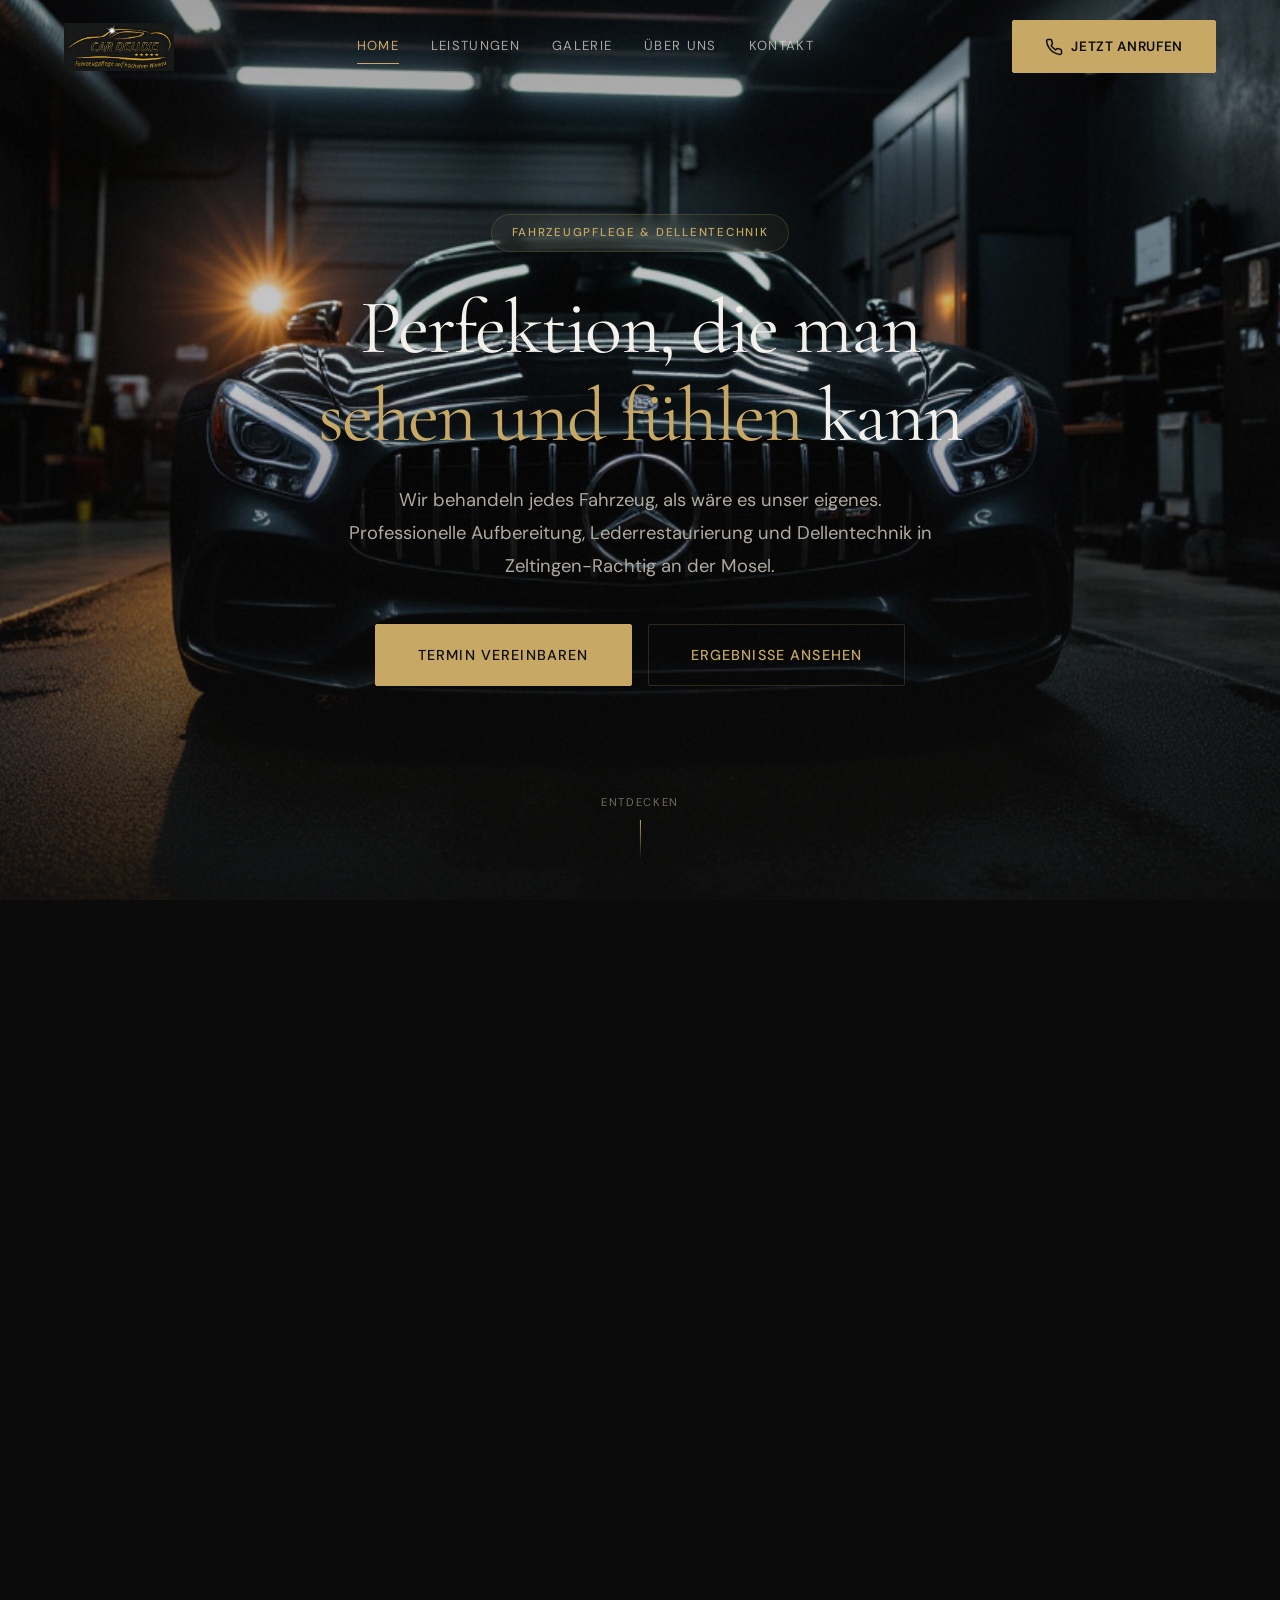
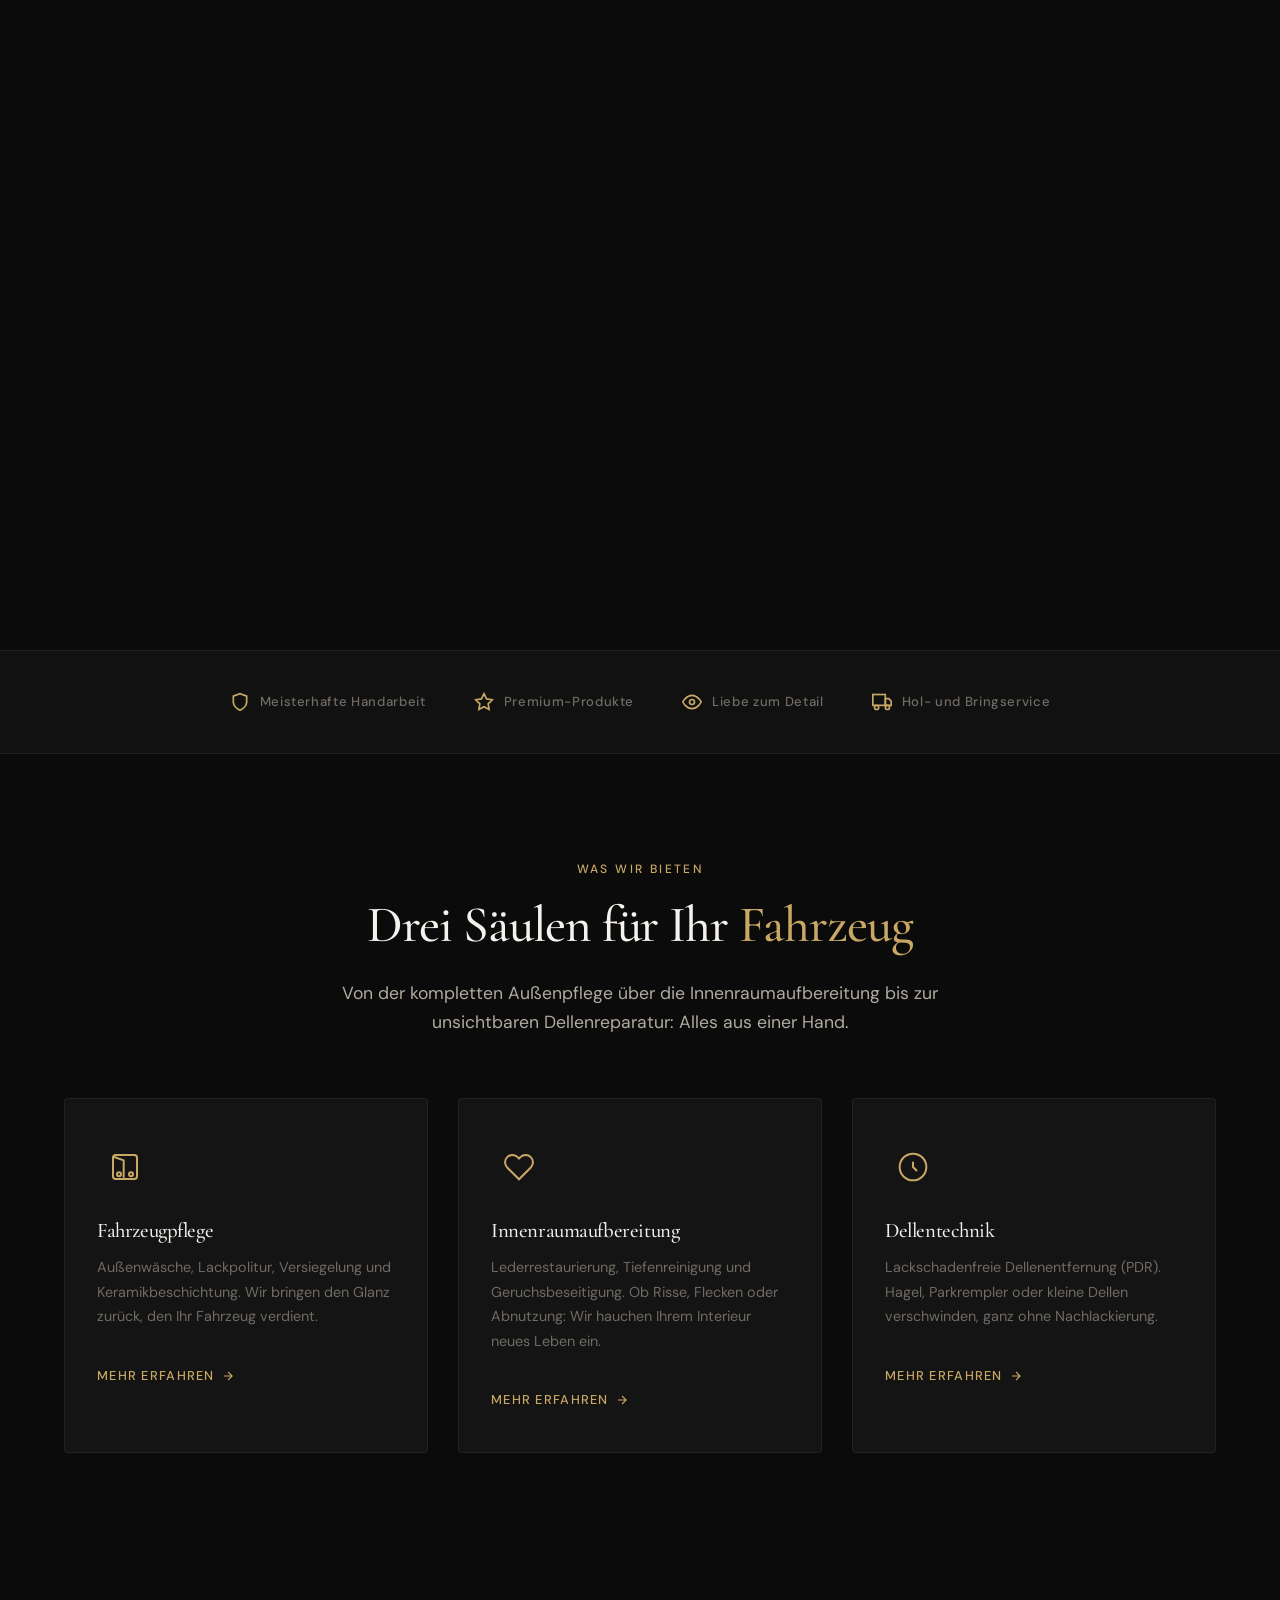
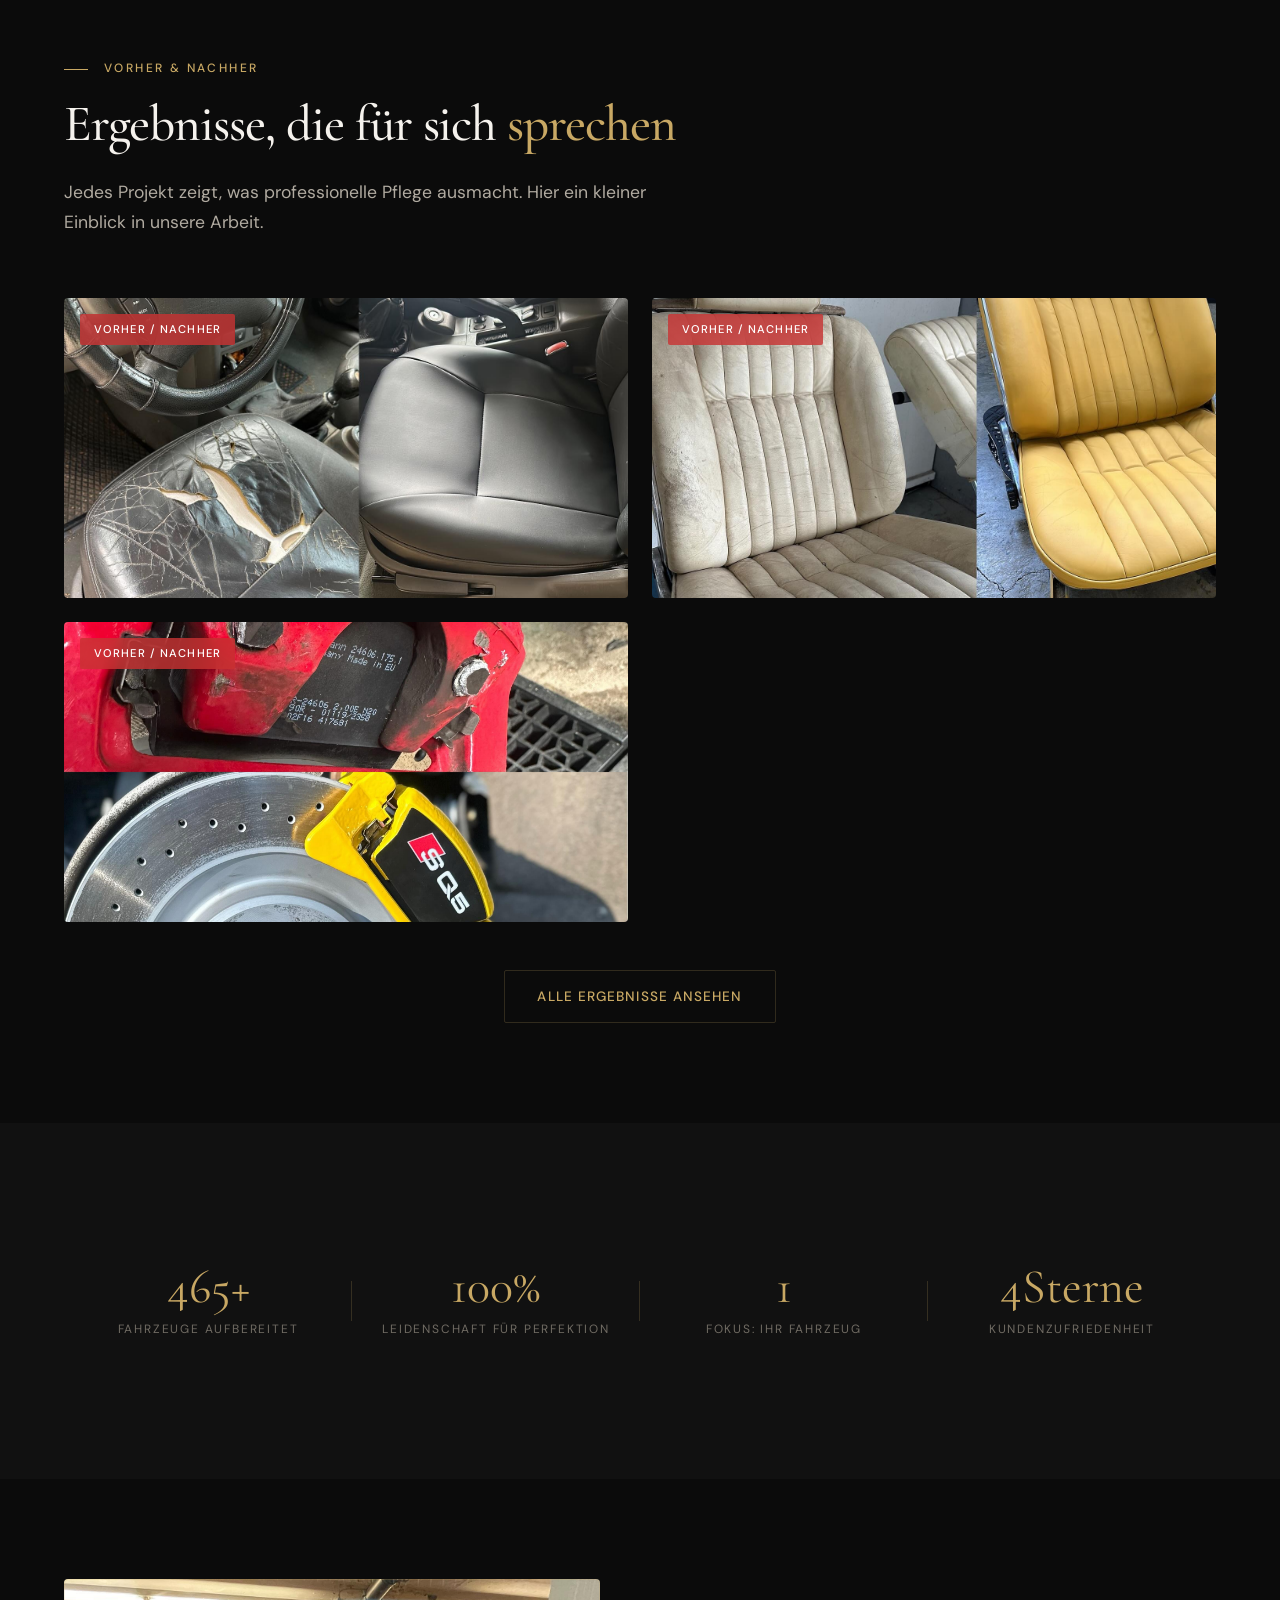
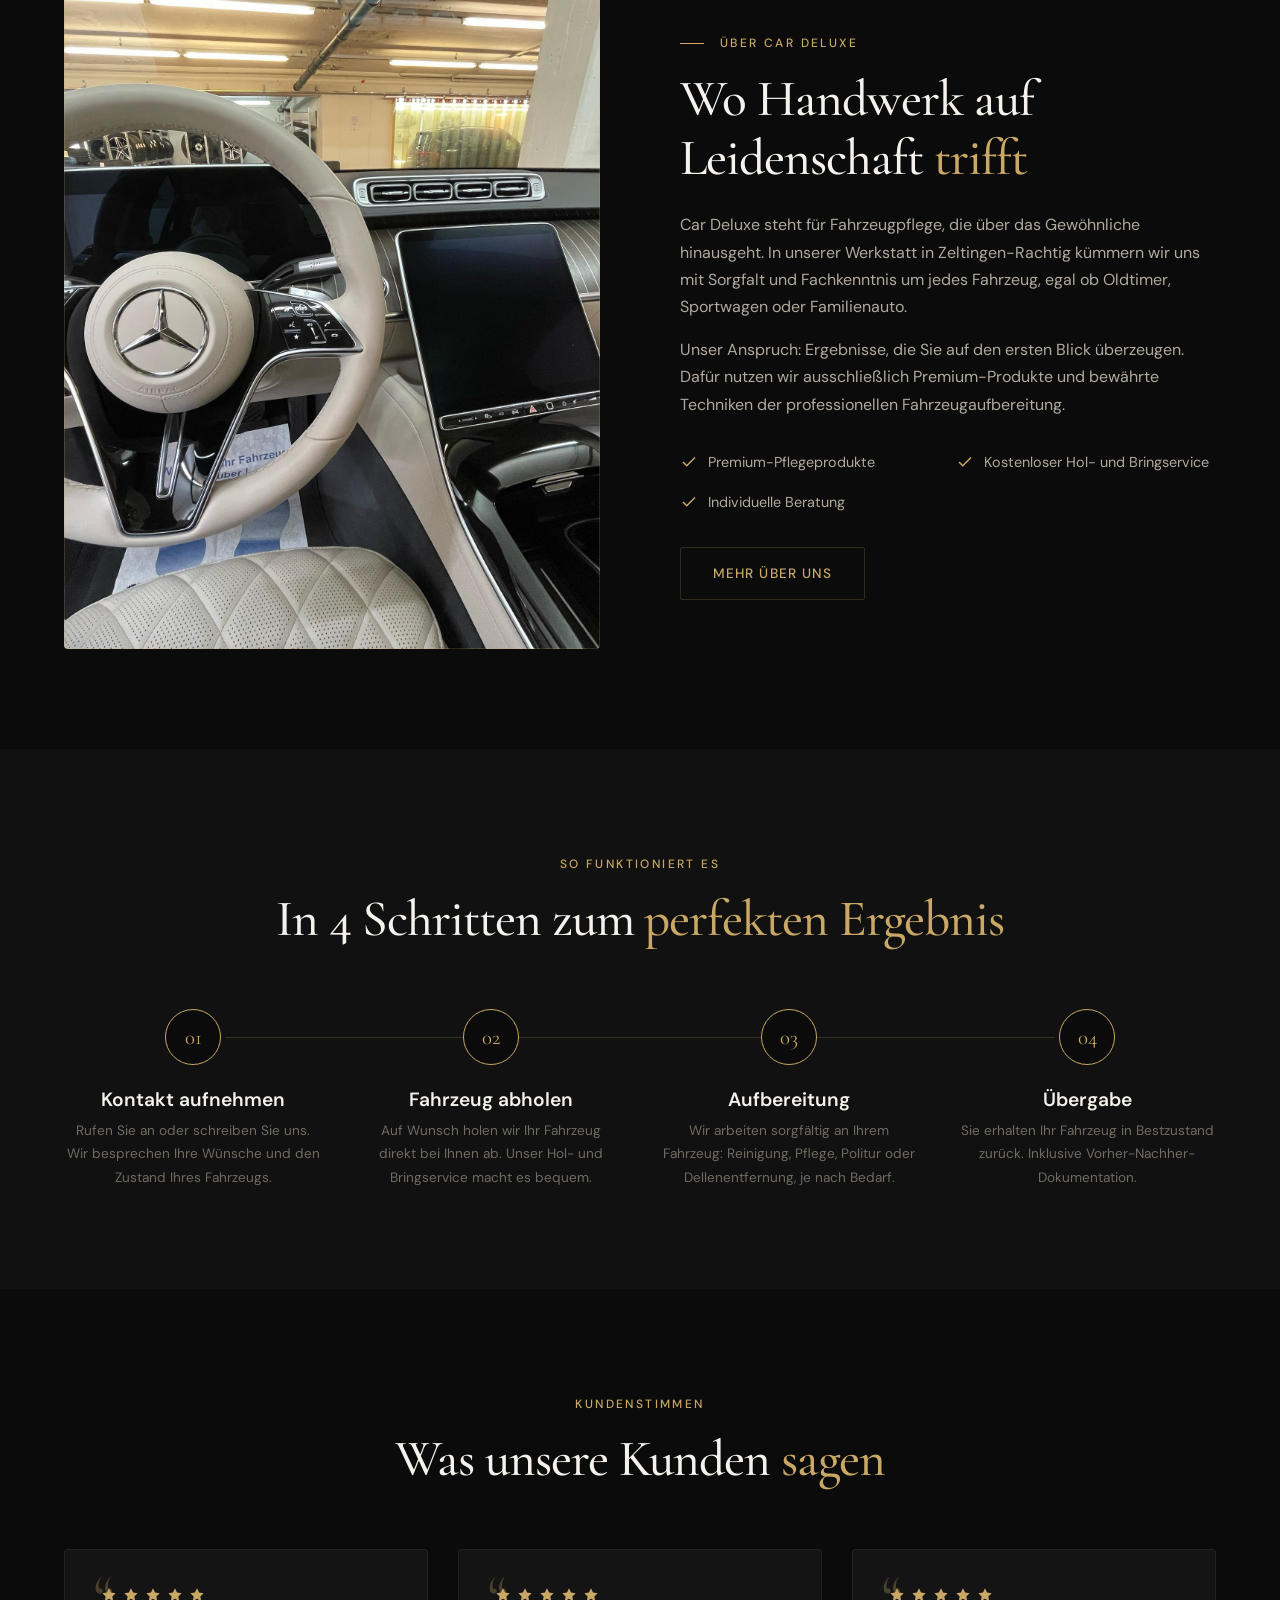
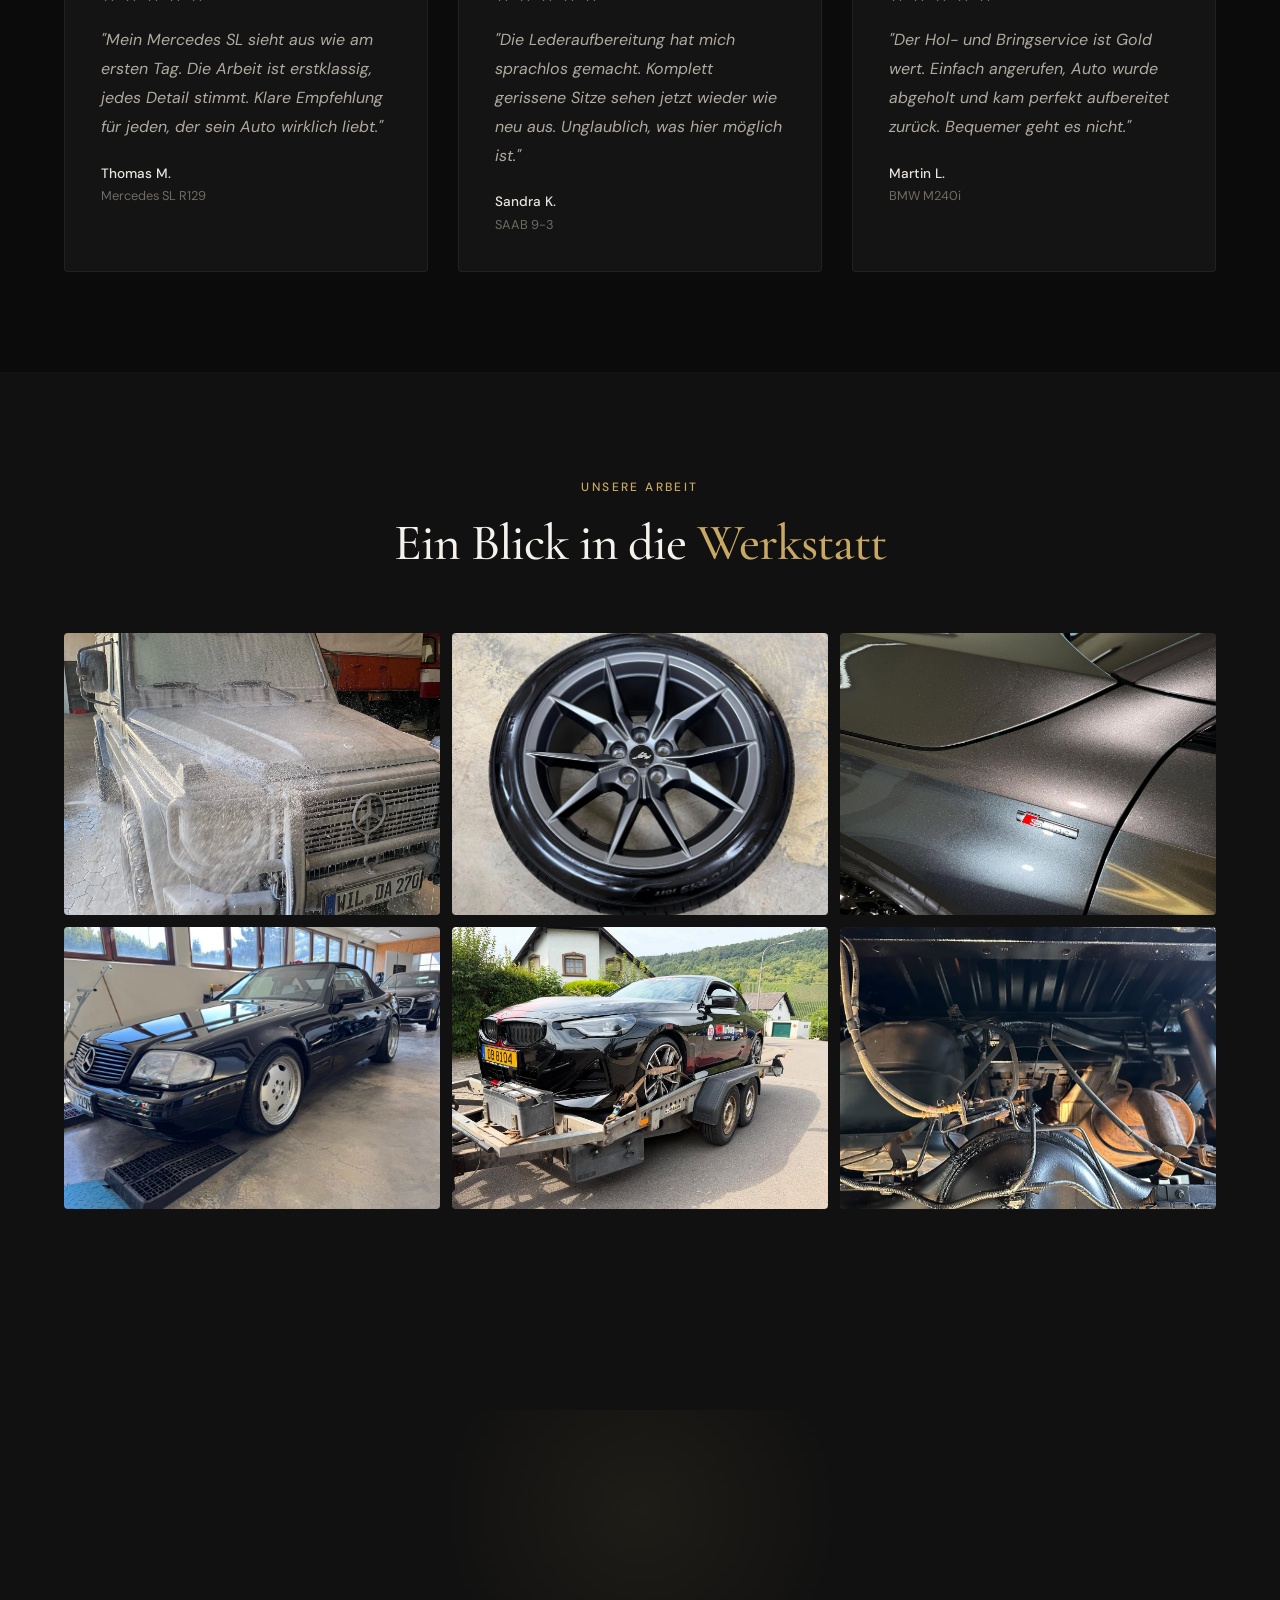
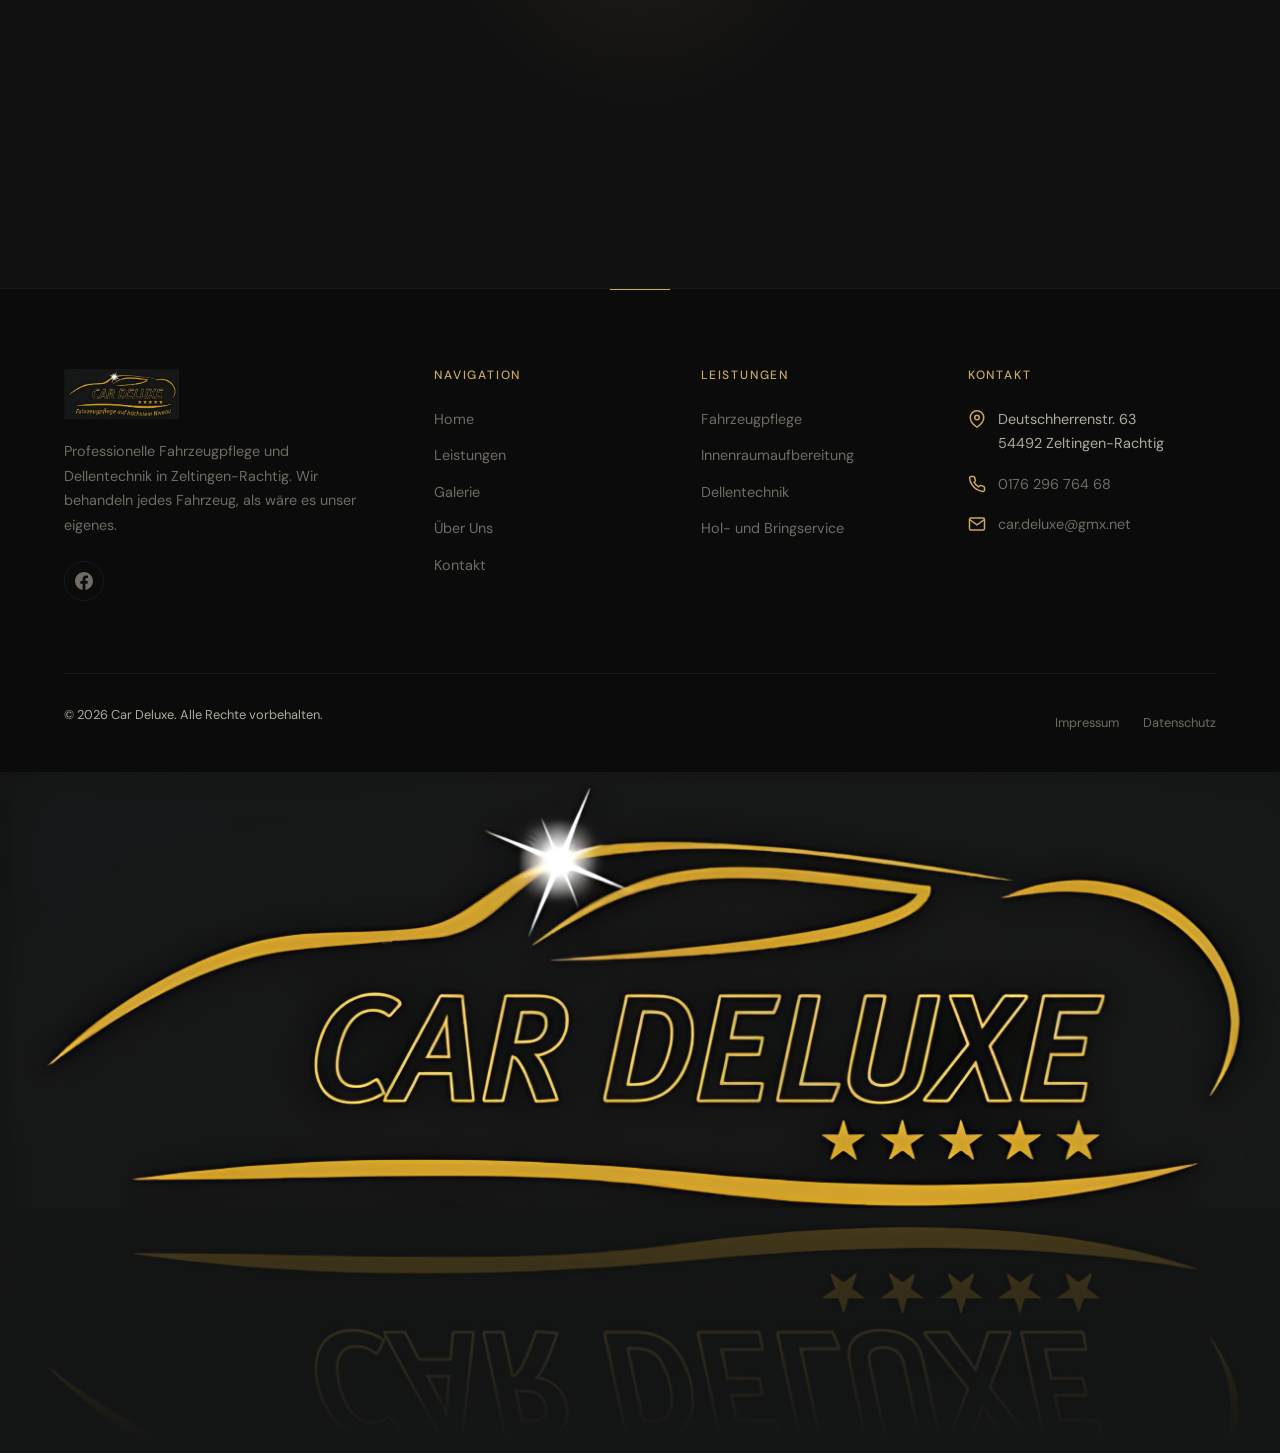
==== index.html @ 62ab6afb "Fix scroll-driven hero: trim video to 3s, fix positioning - Trimmed video to 3.0s (ends at lights-on" ====
<!DOCTYPE html>
<html lang="de">
<head>
    <meta charset="UTF-8">
    <meta name="viewport" content="width=device-width, initial-scale=1.0">
    <title>Car Deluxe | Fahrzeugpflege auf höchstem Niveau in Zeltingen-Rachtig</title>
    <meta name="description" content="Professionelle Fahrzeugpflege und Dellentechnik in Zeltingen-Rachtig an der Mosel. Car Deluxe bringt Ihren Wagen in Bestzustand, mit Hol- und Bringservice.">
    <meta property="og:title" content="Car Deluxe | Fahrzeugpflege auf höchstem Niveau">
    <meta property="og:description" content="Professionelle Fahrzeugpflege und Dellentechnik in Zeltingen-Rachtig. Wir behandeln Ihr Fahrzeug wie unser eigenes.">
    <meta property="og:type" content="website">
    <meta property="og:locale" content="de_DE">
    <meta property="og:url" content="https://car-deluxe.de/">
    <meta property="og:image" content="https://car-deluxe.de/images/hero/hero-banner.jpg">
    <meta property="og:image:width" content="1920">
    <meta property="og:image:height" content="1080">
    <meta property="og:site_name" content="Car Deluxe">
    <meta name="twitter:card" content="summary_large_image">
    <meta name="twitter:title" content="Car Deluxe | Fahrzeugpflege auf höchstem Niveau">
    <meta name="twitter:description" content="Professionelle Fahrzeugpflege und Dellentechnik in Zeltingen-Rachtig. Wir behandeln Ihr Fahrzeug wie unser eigenes.">
    <meta name="twitter:image" content="https://car-deluxe.de/images/hero/hero-banner.jpg">
    <link rel="canonical" href="https://car-deluxe.de/">
    <link rel="preconnect" href="https://fonts.googleapis.com">
    <link rel="preconnect" href="https://fonts.gstatic.com" crossorigin>
    <link href="https://fonts.googleapis.com/css2?family=Cormorant+Garamond:ital,wght@0,400;0,500;0,600;1,400;1,500&family=DM+Sans:ital,wght@0,400;0,500;0,600;0,700;1,400&display=swap" rel="stylesheet">
    <link rel="icon" type="image/x-icon" href="favicon.ico">
    <link rel="icon" type="image/png" sizes="32x32" href="favicon-32x32.png">
    <link rel="apple-touch-icon" sizes="180x180" href="apple-touch-icon.png">
    <link rel="stylesheet" href="styles.css">
</head>
<body>

    <!-- Grain Texture -->
    <div class="grain" aria-hidden="true"></div>

    <!-- Header -->
    <header class="header" id="header">
        <div class="container">
            <a href="index.html" class="header-logo">
                <img src="images/logo.png" alt="Car Deluxe">
            </a>
            <nav class="nav" id="nav">
                <a href="index.html" class="nav-link active">Home</a>
                <a href="leistungen.html" class="nav-link">Leistungen</a>
                <a href="galerie.html" class="nav-link">Galerie</a>
                <a href="ueber-uns.html" class="nav-link">Über Uns</a>
                <a href="kontakt.html" class="nav-link">Kontakt</a>
            </nav>
            <a href="tel:+4917629676468" class="btn btn--phone header-cta">
                <svg width="16" height="16" viewBox="0 0 24 24" fill="none" stroke="currentColor" stroke-width="2" stroke-linecap="round" stroke-linejoin="round"><path d="M22 16.92v3a2 2 0 0 1-2.18 2 19.79 19.79 0 0 1-8.63-3.07 19.5 19.5 0 0 1-6-6 19.79 19.79 0 0 1-3.07-8.67A2 2 0 0 1 4.11 2h3a2 2 0 0 1 2 1.72 12.84 12.84 0 0 0 .7 2.81 2 2 0 0 1-.45 2.11L8.09 9.91a16 16 0 0 0 6 6l1.27-1.27a2 2 0 0 1 2.11-.45 12.84 12.84 0 0 0 2.81.7A2 2 0 0 1 22 16.92z"></path></svg>
                Jetzt anrufen
            </a>
            <button class="hamburger" id="hamburger" aria-label="Menü öffnen">
                <span></span><span></span><span></span>
            </button>
        </div>
    </header>

    <!-- Mobile Nav Overlay -->
    <div class="mobile-nav-overlay" id="mobile-nav">
        <div class="mobile-nav-content">
            <a href="index.html" class="nav-link active">Home</a>
            <a href="leistungen.html" class="nav-link">Leistungen</a>
            <a href="galerie.html" class="nav-link">Galerie</a>
            <a href="ueber-uns.html" class="nav-link">Über Uns</a>
            <a href="kontakt.html" class="nav-link">Kontakt</a>
            <a href="tel:+4917629676468" class="btn btn--gold">Jetzt anrufen</a>
        </div>
    </div>

    <!-- Hero Section (scroll-driven video) -->
    <div class="hero-scroll-wrapper" id="hero-scroll-wrapper">
        <section class="hero">
            <div class="hero-bg">
                <video class="hero-video" muted playsinline preload="auto" poster="images/hero/hero-banner.jpg">
                    <source src="images/hero/hero-video.mp4" type="video/mp4">
                </video>
            </div>
            <div class="container">
                <div class="hero-content">
                    <div class="hero-badge">Fahrzeugpflege &amp; Dellentechnik</div>
                    <h1>Perfektion, die man<br><em>sehen und fühlen</em> kann</h1>
                    <p class="hero-sub">Wir behandeln jedes Fahrzeug, als wäre es unser eigenes. Professionelle Aufbereitung, Lederrestaurierung und Dellentechnik in Zeltingen-Rachtig an der Mosel.</p>
                    <div class="hero-actions">
                        <a href="kontakt.html" class="btn btn--gold btn--large">Termin vereinbaren</a>
                        <a href="galerie.html" class="btn btn--outline btn--large">Ergebnisse ansehen</a>
                    </div>
                </div>
            </div>
            <a href="#leistungen" class="hero-scroll" aria-label="Weiter scrollen">
                <span>Entdecken</span>
                <div class="hero-scroll-line"></div>
            </a>
        </section>
    </div>

    <!-- Trust Bar -->
    <section class="trust-bar">
        <div class="container">
            <div class="trust-items fade-in">
                <div class="trust-item">
                    <svg width="20" height="20" viewBox="0 0 24 24" fill="none" stroke="currentColor" stroke-width="2"><path d="M12 22s8-4 8-10V5l-8-3-8 3v7c0 6 8 10 8 10z"></path></svg>
                    <span>Meisterhafte Handarbeit</span>
                </div>
                <div class="trust-item">
                    <svg width="20" height="20" viewBox="0 0 24 24" fill="none" stroke="currentColor" stroke-width="2"><path d="M12 2l3.09 6.26L22 9.27l-5 4.87 1.18 6.88L12 17.77l-6.18 3.25L7 14.14 2 9.27l6.91-1.01L12 2z"></path></svg>
                    <span>Premium-Produkte</span>
                </div>
                <div class="trust-item">
                    <svg width="20" height="20" viewBox="0 0 24 24" fill="none" stroke="currentColor" stroke-width="2"><path d="M1 12s4-8 11-8 11 8 11 8-4 8-11 8-11-8-11-8z"></path><circle cx="12" cy="12" r="3"></circle></svg>
                    <span>Liebe zum Detail</span>
                </div>
                <div class="trust-item">
                    <svg width="20" height="20" viewBox="0 0 24 24" fill="none" stroke="currentColor" stroke-width="2"><rect x="1" y="3" width="15" height="13"></rect><polygon points="16 8 20 8 23 11 23 16 16 16 16 8"></polygon><circle cx="5.5" cy="18.5" r="2.5"></circle><circle cx="18.5" cy="18.5" r="2.5"></circle></svg>
                    <span>Hol- und Bringservice</span>
                </div>
            </div>
        </div>
    </section>

    <!-- Services Overview -->
    <section class="section--dark" id="leistungen" style="padding: var(--section-padding) 0;">
        <div class="container">
            <div class="section-header center fade-in">
                <span class="section-label">Was wir bieten</span>
                <h2 class="section-title">Drei Säulen für Ihr <span class="text-gold">Fahrzeug</span></h2>
                <p class="section-subtitle">Von der kompletten Außenpflege über die Innenraumaufbereitung bis zur unsichtbaren Dellenreparatur: Alles aus einer Hand.</p>
            </div>
            <div class="grid grid--3 stagger-children fade-in">
                <div class="service-card">
                    <div class="service-icon">
                        <svg width="28" height="28" viewBox="0 0 24 24" fill="none" stroke="currentColor" stroke-width="1.5"><path d="M12 3h7a2 2 0 0 1 2 2v14a2 2 0 0 1-2 2H5a2 2 0 0 1-2-2V5a2 2 0 0 1 2-2h7zm-1 17V7L4 4.5"></path><circle cx="7.5" cy="17.5" r="1.5"></circle><circle cx="16.5" cy="17.5" r="1.5"></circle></svg>
                    </div>
                    <h3>Fahrzeugpflege</h3>
                    <p>Außenwäsche, Lackpolitur, Versiegelung und Keramikbeschichtung. Wir bringen den Glanz zurück, den Ihr Fahrzeug verdient.</p>
                    <a href="leistungen.html" class="card-link">Mehr erfahren <svg width="14" height="14" viewBox="0 0 24 24" fill="none" stroke="currentColor" stroke-width="2"><path d="M5 12h14M12 5l7 7-7 7"></path></svg></a>
                </div>
                <div class="service-card">
                    <div class="service-icon">
                        <svg width="28" height="28" viewBox="0 0 24 24" fill="none" stroke="currentColor" stroke-width="1.5"><path d="M20.84 4.61a5.5 5.5 0 0 0-7.78 0L12 5.67l-1.06-1.06a5.5 5.5 0 0 0-7.78 7.78l1.06 1.06L12 21.23l7.78-7.78 1.06-1.06a5.5 5.5 0 0 0 0-7.78z"></path></svg>
                    </div>
                    <h3>Innenraumaufbereitung</h3>
                    <p>Lederrestaurierung, Tiefenreinigung und Geruchsbeseitigung. Ob Risse, Flecken oder Abnutzung: Wir hauchen Ihrem Interieur neues Leben ein.</p>
                    <a href="leistungen.html#innenraum" class="card-link">Mehr erfahren <svg width="14" height="14" viewBox="0 0 24 24" fill="none" stroke="currentColor" stroke-width="2"><path d="M5 12h14M12 5l7 7-7 7"></path></svg></a>
                </div>
                <div class="service-card">
                    <div class="service-icon">
                        <svg width="28" height="28" viewBox="0 0 24 24" fill="none" stroke="currentColor" stroke-width="1.5"><circle cx="12" cy="12" r="10"></circle><path d="M12 8v4l3 3"></path></svg>
                    </div>
                    <h3>Dellentechnik</h3>
                    <p>Lackschadenfreie Dellenentfernung (PDR). Hagel, Parkrempler oder kleine Dellen verschwinden, ganz ohne Nachlackierung.</p>
                    <a href="leistungen.html#dellentechnik" class="card-link">Mehr erfahren <svg width="14" height="14" viewBox="0 0 24 24" fill="none" stroke="currentColor" stroke-width="2"><path d="M5 12h14M12 5l7 7-7 7"></path></svg></a>
                </div>
            </div>
        </div>
    </section>

    <!-- Before / After Showcase -->
    <section style="padding: var(--section-padding) 0;">
        <div class="container">
            <div class="section-header fade-in">
                <span class="section-label">Vorher &amp; Nachher</span>
                <h2 class="section-title">Ergebnisse, die für sich <span class="text-gold">sprechen</span></h2>
                <p class="section-subtitle">Jedes Projekt zeigt, was professionelle Pflege ausmacht. Hier ein kleiner Einblick in unsere Arbeit.</p>
            </div>
            <div class="ba-showcase stagger-children fade-in">
                <div class="ba-item">
                    <img src="images/gallery/work-photo-9.jpg" alt="SAAB Leder: vorher gerissen und abgenutzt, nachher vollständig restauriert">
                    <span class="ba-badge ba-badge--before">Vorher / Nachher</span>
                </div>
                <div class="ba-item">
                    <img src="images/gallery/latest-2.jpg" alt="Ledersitz: vorher verschmutzt, nachher gereinigt und gepflegt">
                    <span class="ba-badge ba-badge--before">Vorher / Nachher</span>
                </div>
                <div class="ba-item">
                    <img src="images/gallery/detail-work-1.jpg" alt="Bremssattel: vorher abgenutzt rot, nachher gelb lackiert im SQ5-Look">
                    <span class="ba-badge ba-badge--before">Vorher / Nachher</span>
                </div>
            </div>
            <div style="text-align: center; margin-top: 48px;" class="fade-in">
                <a href="galerie.html" class="btn btn--outline">Alle Ergebnisse ansehen</a>
            </div>
        </div>
    </section>

    <!-- Stats Section -->
    <section class="section--surface" style="padding: var(--section-padding) 0;">
        <div class="container">
            <div class="stats-grid fade-in">
                <div class="stat-item">
                    <div class="stat-number" data-count="500">500+</div>
                    <div class="stat-label">Fahrzeuge aufbereitet</div>
                </div>
                <div class="stat-item">
                    <div class="stat-number">100%</div>
                    <div class="stat-label">Leidenschaft für Perfektion</div>
                </div>
                <div class="stat-item">
                    <div class="stat-number">1</div>
                    <div class="stat-label">Fokus: Ihr Fahrzeug</div>
                </div>
                <div class="stat-item">
                    <div class="stat-number" data-count="5">5 Sterne</div>
                    <div class="stat-label">Kundenzufriedenheit</div>
                </div>
            </div>
        </div>
    </section>

    <!-- About Teaser -->
    <section style="padding: var(--section-padding) 0;">
        <div class="container">
            <div class="about-grid fade-in">
                <div class="about-image">
                    <img src="images/gallery/mercedes-s-class-interior.jpg" alt="Mercedes S-Klasse Interieur nach der Aufbereitung durch Car Deluxe">
                </div>
                <div class="about-text">
                    <span class="section-label">Über Car Deluxe</span>
                    <h2>Wo Handwerk auf Leidenschaft <span class="text-gold">trifft</span></h2>
                    <p>Car Deluxe steht für Fahrzeugpflege, die über das Gewöhnliche hinausgeht. In unserer Werkstatt in Zeltingen-Rachtig kümmern wir uns mit Sorgfalt und Fachkenntnis um jedes Fahrzeug, egal ob Oldtimer, Sportwagen oder Familienauto.</p>
                    <p>Unser Anspruch: Ergebnisse, die Sie auf den ersten Blick überzeugen. Dafür nutzen wir ausschließlich Premium-Produkte und bewährte Techniken der professionellen Fahrzeugaufbereitung.</p>
                    <div class="about-features">
                        <div class="about-feature">
                            <svg width="20" height="20" viewBox="0 0 24 24" fill="none" stroke="currentColor" stroke-width="2"><polyline points="20 6 9 17 4 12"></polyline></svg>
                            <span>Premium-Pflegeprodukte</span>
                        </div>
                        <div class="about-feature">
                            <svg width="20" height="20" viewBox="0 0 24 24" fill="none" stroke="currentColor" stroke-width="2"><polyline points="20 6 9 17 4 12"></polyline></svg>
                            <span>Kostenloser Hol- und Bringservice</span>
                        </div>
                        <div class="about-feature">
                            <svg width="20" height="20" viewBox="0 0 24 24" fill="none" stroke="currentColor" stroke-width="2"><polyline points="20 6 9 17 4 12"></polyline></svg>
                            <span>Individuelle Beratung</span>
                        </div>
                    </div>
                    <a href="ueber-uns.html" class="btn btn--outline" style="margin-top: 32px;">Mehr über uns</a>
                </div>
            </div>
        </div>
    </section>

    <!-- Process Section -->
    <section class="section--surface" style="padding: var(--section-padding) 0;">
        <div class="container">
            <div class="section-header center fade-in">
                <span class="section-label">So funktioniert es</span>
                <h2 class="section-title">In 4 Schritten zum <span class="text-gold">perfekten Ergebnis</span></h2>
            </div>
            <div class="process-grid stagger-children fade-in">
                <div class="process-step">
                    <div class="process-number">01</div>
                    <h4>Kontakt aufnehmen</h4>
                    <p>Rufen Sie an oder schreiben Sie uns. Wir besprechen Ihre Wünsche und den Zustand Ihres Fahrzeugs.</p>
                </div>
                <div class="process-step">
                    <div class="process-number">02</div>
                    <h4>Fahrzeug abholen</h4>
                    <p>Auf Wunsch holen wir Ihr Fahrzeug direkt bei Ihnen ab. Unser Hol- und Bringservice macht es bequem.</p>
                </div>
                <div class="process-step">
                    <div class="process-number">03</div>
                    <h4>Aufbereitung</h4>
                    <p>Wir arbeiten sorgfältig an Ihrem Fahrzeug: Reinigung, Pflege, Politur oder Dellenentfernung, je nach Bedarf.</p>
                </div>
                <div class="process-step">
                    <div class="process-number">04</div>
                    <h4>Übergabe</h4>
                    <p>Sie erhalten Ihr Fahrzeug in Bestzustand zurück. Inklusive Vorher-Nachher-Dokumentation.</p>
                </div>
            </div>
        </div>
    </section>

    <!-- Testimonials -->
    <section style="padding: var(--section-padding) 0;">
        <div class="container">
            <div class="section-header center fade-in">
                <span class="section-label">Kundenstimmen</span>
                <h2 class="section-title">Was unsere Kunden <span class="text-gold">sagen</span></h2>
            </div>
            <div class="grid grid--3 stagger-children fade-in">
                <div class="testimonial-card">
                    <div class="testimonial-stars">
                        <svg width="16" height="16" viewBox="0 0 24 24" fill="#C8A864"><path d="M12 2l3.09 6.26L22 9.27l-5 4.87 1.18 6.88L12 17.77l-6.18 3.25L7 14.14 2 9.27l6.91-1.01L12 2z"></path></svg>
                        <svg width="16" height="16" viewBox="0 0 24 24" fill="#C8A864"><path d="M12 2l3.09 6.26L22 9.27l-5 4.87 1.18 6.88L12 17.77l-6.18 3.25L7 14.14 2 9.27l6.91-1.01L12 2z"></path></svg>
                        <svg width="16" height="16" viewBox="0 0 24 24" fill="#C8A864"><path d="M12 2l3.09 6.26L22 9.27l-5 4.87 1.18 6.88L12 17.77l-6.18 3.25L7 14.14 2 9.27l6.91-1.01L12 2z"></path></svg>
                        <svg width="16" height="16" viewBox="0 0 24 24" fill="#C8A864"><path d="M12 2l3.09 6.26L22 9.27l-5 4.87 1.18 6.88L12 17.77l-6.18 3.25L7 14.14 2 9.27l6.91-1.01L12 2z"></path></svg>
                        <svg width="16" height="16" viewBox="0 0 24 24" fill="#C8A864"><path d="M12 2l3.09 6.26L22 9.27l-5 4.87 1.18 6.88L12 17.77l-6.18 3.25L7 14.14 2 9.27l6.91-1.01L12 2z"></path></svg>
                    </div>
                    <p class="testimonial-text">"Mein Mercedes SL sieht aus wie am ersten Tag. Die Arbeit ist erstklassig, jedes Detail stimmt. Klare Empfehlung für jeden, der sein Auto wirklich liebt."</p>
                    <div class="testimonial-author">Thomas M.</div>
                    <div class="testimonial-vehicle">Mercedes SL R129</div>
                </div>
                <div class="testimonial-card">
                    <div class="testimonial-stars">
                        <svg width="16" height="16" viewBox="0 0 24 24" fill="#C8A864"><path d="M12 2l3.09 6.26L22 9.27l-5 4.87 1.18 6.88L12 17.77l-6.18 3.25L7 14.14 2 9.27l6.91-1.01L12 2z"></path></svg>
                        <svg width="16" height="16" viewBox="0 0 24 24" fill="#C8A864"><path d="M12 2l3.09 6.26L22 9.27l-5 4.87 1.18 6.88L12 17.77l-6.18 3.25L7 14.14 2 9.27l6.91-1.01L12 2z"></path></svg>
                        <svg width="16" height="16" viewBox="0 0 24 24" fill="#C8A864"><path d="M12 2l3.09 6.26L22 9.27l-5 4.87 1.18 6.88L12 17.77l-6.18 3.25L7 14.14 2 9.27l6.91-1.01L12 2z"></path></svg>
                        <svg width="16" height="16" viewBox="0 0 24 24" fill="#C8A864"><path d="M12 2l3.09 6.26L22 9.27l-5 4.87 1.18 6.88L12 17.77l-6.18 3.25L7 14.14 2 9.27l6.91-1.01L12 2z"></path></svg>
                        <svg width="16" height="16" viewBox="0 0 24 24" fill="#C8A864"><path d="M12 2l3.09 6.26L22 9.27l-5 4.87 1.18 6.88L12 17.77l-6.18 3.25L7 14.14 2 9.27l6.91-1.01L12 2z"></path></svg>
                    </div>
                    <p class="testimonial-text">"Die Lederaufbereitung hat mich sprachlos gemacht. Komplett gerissene Sitze sehen jetzt wieder wie neu aus. Unglaublich, was hier möglich ist."</p>
                    <div class="testimonial-author">Sandra K.</div>
                    <div class="testimonial-vehicle">SAAB 9-3</div>
                </div>
                <div class="testimonial-card">
                    <div class="testimonial-stars">
                        <svg width="16" height="16" viewBox="0 0 24 24" fill="#C8A864"><path d="M12 2l3.09 6.26L22 9.27l-5 4.87 1.18 6.88L12 17.77l-6.18 3.25L7 14.14 2 9.27l6.91-1.01L12 2z"></path></svg>
                        <svg width="16" height="16" viewBox="0 0 24 24" fill="#C8A864"><path d="M12 2l3.09 6.26L22 9.27l-5 4.87 1.18 6.88L12 17.77l-6.18 3.25L7 14.14 2 9.27l6.91-1.01L12 2z"></path></svg>
                        <svg width="16" height="16" viewBox="0 0 24 24" fill="#C8A864"><path d="M12 2l3.09 6.26L22 9.27l-5 4.87 1.18 6.88L12 17.77l-6.18 3.25L7 14.14 2 9.27l6.91-1.01L12 2z"></path></svg>
                        <svg width="16" height="16" viewBox="0 0 24 24" fill="#C8A864"><path d="M12 2l3.09 6.26L22 9.27l-5 4.87 1.18 6.88L12 17.77l-6.18 3.25L7 14.14 2 9.27l6.91-1.01L12 2z"></path></svg>
                        <svg width="16" height="16" viewBox="0 0 24 24" fill="#C8A864"><path d="M12 2l3.09 6.26L22 9.27l-5 4.87 1.18 6.88L12 17.77l-6.18 3.25L7 14.14 2 9.27l6.91-1.01L12 2z"></path></svg>
                    </div>
                    <p class="testimonial-text">"Der Hol- und Bringservice ist Gold wert. Einfach angerufen, Auto wurde abgeholt und kam perfekt aufbereitet zurück. Bequemer geht es nicht."</p>
                    <div class="testimonial-author">Martin L.</div>
                    <div class="testimonial-vehicle">BMW M240i</div>
                </div>
            </div>
        </div>
    </section>

    <!-- Gallery Teaser -->
    <section class="section--surface" style="padding: var(--section-padding) 0;">
        <div class="container">
            <div class="section-header center fade-in">
                <span class="section-label">Unsere Arbeit</span>
                <h2 class="section-title">Ein Blick in die <span class="text-gold">Werkstatt</span></h2>
            </div>
            <div class="grid grid--3 stagger-children fade-in" style="gap: 12px;">
                <div class="gallery-item">
                    <img src="images/gallery/classic-work-1.jpg" alt="Mercedes G-Wagon Schaumwäsche bei Car Deluxe">
                </div>
                <div class="gallery-item">
                    <img src="images/gallery/wheel-clean.jpg" alt="Professionell gereinigte Alufelge">
                </div>
                <div class="gallery-item">
                    <img src="images/gallery/audi-s-line-detail.jpg" alt="Audi S-line Badge auf perfektem Lack">
                </div>
                <div class="gallery-item">
                    <img src="images/gallery/work-photo-1.jpg" alt="Mercedes SL Frontansicht in der Werkstatt">
                </div>
                <div class="gallery-item">
                    <img src="images/gallery/bmw-pickup-service.jpg" alt="BMW M240i auf dem Anhänger, Hol- und Bringservice">
                </div>
                <div class="gallery-item">
                    <img src="images/gallery/work-photo-13.jpg" alt="Unterbodenpflege, Detailarbeit am Fahrwerk">
                </div>
            </div>
            <div style="text-align: center; margin-top: 48px;" class="fade-in">
                <a href="galerie.html" class="btn btn--gold">Komplette Galerie ansehen</a>
            </div>
        </div>
    </section>

    <!-- CTA Section -->
    <section class="cta-section">
        <div class="container">
            <div class="fade-in" style="text-align: center;">
                <span class="section-label section-label--no-line">Bereit?</span>
                <h2>Gönnen Sie Ihrem Fahrzeug die <span class="text-gold">Pflege, die es verdient</span></h2>
                <p class="section-subtitle" style="margin: 0 auto 40px;">Rufen Sie uns an oder vereinbaren Sie einen Termin. Wir kümmern uns um den Rest, inklusive Abholung und Rückgabe.</p>
                <div class="cta-actions">
                    <a href="tel:+4917629676468" class="btn btn--gold btn--large btn--phone">
                        <svg width="18" height="18" viewBox="0 0 24 24" fill="none" stroke="currentColor" stroke-width="2" stroke-linecap="round" stroke-linejoin="round"><path d="M22 16.92v3a2 2 0 0 1-2.18 2 19.79 19.79 0 0 1-8.63-3.07 19.5 19.5 0 0 1-6-6 19.79 19.79 0 0 1-3.07-8.67A2 2 0 0 1 4.11 2h3a2 2 0 0 1 2 1.72 12.84 12.84 0 0 0 .7 2.81 2 2 0 0 1-.45 2.11L8.09 9.91a16 16 0 0 0 6 6l1.27-1.27a2 2 0 0 1 2.11-.45 12.84 12.84 0 0 0 2.81.7A2 2 0 0 1 22 16.92z"></path></svg>
                        0176 296 764 68
                    </a>
                    <a href="kontakt.html" class="btn btn--outline btn--large">Kontaktformular</a>
                </div>
            </div>
        </div>
    </section>

    <!-- Footer -->
    <footer class="footer">
        <div class="container">
            <div class="footer-grid">
                <div class="footer-col">
                    <img src="images/logo.png" alt="Car Deluxe" class="footer-logo">
                    <p class="footer-about">Professionelle Fahrzeugpflege und Dellentechnik in Zeltingen-Rachtig. Wir behandeln jedes Fahrzeug, als wäre es unser eigenes.</p>
                    <div class="footer-social">
                        <a href="https://www.facebook.com/cardeluxe" target="_blank" rel="noopener" aria-label="Facebook">
                            <svg width="18" height="18" viewBox="0 0 24 24" fill="currentColor"><path d="M24 12.073c0-6.627-5.373-12-12-12s-12 5.373-12 12c0 5.99 4.388 10.954 10.125 11.854v-8.385H7.078v-3.47h3.047V9.43c0-3.007 1.792-4.669 4.533-4.669 1.312 0 2.686.235 2.686.235v2.953H15.83c-1.491 0-1.956.925-1.956 1.874v2.25h3.328l-.532 3.47h-2.796v8.385C19.612 23.027 24 18.062 24 12.073z"/></svg>
                        </a>
                    </div>
                </div>
                <div class="footer-col">
                    <h4>Navigation</h4>
                    <a href="index.html">Home</a>
                    <a href="leistungen.html">Leistungen</a>
                    <a href="galerie.html">Galerie</a>
                    <a href="ueber-uns.html">Über Uns</a>
                    <a href="kontakt.html">Kontakt</a>
                </div>
                <div class="footer-col">
                    <h4>Leistungen</h4>
                    <a href="leistungen.html">Fahrzeugpflege</a>
                    <a href="leistungen.html#innenraum">Innenraumaufbereitung</a>
                    <a href="leistungen.html#dellentechnik">Dellentechnik</a>
                    <a href="leistungen.html#holbring">Hol- und Bringservice</a>
                </div>
                <div class="footer-col">
                    <h4>Kontakt</h4>
                    <div class="footer-contact-item">
                        <svg width="16" height="16" viewBox="0 0 24 24" fill="none" stroke="currentColor" stroke-width="2"><path d="M21 10c0 7-9 13-9 13s-9-6-9-13a9 9 0 0 1 18 0z"></path><circle cx="12" cy="10" r="3"></circle></svg>
                        <p>Deutschherrenstr. 63<br>54492 Zeltingen-Rachtig</p>
                    </div>
                    <div class="footer-contact-item">
                        <svg width="16" height="16" viewBox="0 0 24 24" fill="none" stroke="currentColor" stroke-width="2"><path d="M22 16.92v3a2 2 0 0 1-2.18 2 19.79 19.79 0 0 1-8.63-3.07 19.5 19.5 0 0 1-6-6 19.79 19.79 0 0 1-3.07-8.67A2 2 0 0 1 4.11 2h3a2 2 0 0 1 2 1.72 12.84 12.84 0 0 0 .7 2.81 2 2 0 0 1-.45 2.11L8.09 9.91a16 16 0 0 0 6 6l1.27-1.27a2 2 0 0 1 2.11-.45 12.84 12.84 0 0 0 2.81.7A2 2 0 0 1 22 16.92z"></path></svg>
                        <a href="tel:+4917629676468">0176 296 764 68</a>
                    </div>
                    <div class="footer-contact-item">
                        <svg width="16" height="16" viewBox="0 0 24 24" fill="none" stroke="currentColor" stroke-width="2"><path d="M4 4h16c1.1 0 2 .9 2 2v12c0 1.1-.9 2-2 2H4c-1.1 0-2-.9-2-2V6c0-1.1.9-2 2-2z"></path><polyline points="22,6 12,13 2,6"></polyline></svg>
                        <a href="mailto:car.deluxe@gmx.net">car.deluxe@gmx.net</a>
                    </div>
                </div>
            </div>
            <div class="footer-bottom">
                <p>&copy; 2026 Car Deluxe. Alle Rechte vorbehalten.</p>
                <div class="footer-legal">
                    <a href="impressum.html">Impressum</a>
                    <a href="datenschutz.html">Datenschutz</a>
                </div>
            </div>
        </div>
    </footer>

    <!-- Brand Showcase (below footer, like veed.io) -->
    <section class="brand-showcase">
        <img src="images/footer-bg.png" alt="Car Deluxe" class="brand-showcase-img">
    </section>

    <!-- BA Lightbox -->
    <div class="ba-lightbox" id="ba-lightbox">
        <button class="ba-lightbox-close" aria-label="Schließen">&times;</button>
        <img src="" alt="" id="ba-lightbox-img">
    </div>

    <!-- Mobile Phone CTA -->
    <a href="tel:+4917629676468" class="mobile-phone-cta" aria-label="Jetzt anrufen">
        <svg width="22" height="22" viewBox="0 0 24 24" fill="none" stroke="currentColor" stroke-width="2" stroke-linecap="round" stroke-linejoin="round"><path d="M22 16.92v3a2 2 0 0 1-2.18 2 19.79 19.79 0 0 1-8.63-3.07 19.5 19.5 0 0 1-6-6 19.79 19.79 0 0 1-3.07-8.67A2 2 0 0 1 4.11 2h3a2 2 0 0 1 2 1.72 12.84 12.84 0 0 0 .7 2.81 2 2 0 0 1-.45 2.11L8.09 9.91a16 16 0 0 0 6 6l1.27-1.27a2 2 0 0 1 2.11-.45 12.84 12.84 0 0 0 2.81.7A2 2 0 0 1 22 16.92z"></path></svg>
    </a>

    <!-- JSON-LD Schema: Organization + AutoRepair -->
    <script type="application/ld+json">
    {
        "@context": "https://schema.org",
        "@graph": [
            {
                "@type": "WebSite",
                "@id": "https://car-deluxe.de/#website",
                "url": "https://car-deluxe.de",
                "name": "Car Deluxe",
                "description": "Professionelle Fahrzeugpflege und Dellentechnik in Zeltingen-Rachtig an der Mosel.",
                "inLanguage": "de-DE",
                "publisher": { "@id": "https://car-deluxe.de/#organization" }
            },
            {
                "@type": "AutoRepair",
                "@id": "https://car-deluxe.de/#organization",
                "name": "Car Deluxe",
                "alternateName": "Car Deluxe Fahrzeugpflege",
                "description": "Professionelle Fahrzeugpflege und Dellentechnik in Zeltingen-Rachtig an der Mosel. Aussenpflege, Innenraumaufbereitung, Lederrestaurierung und lackschonende Dellenentfernung.",
                "url": "https://car-deluxe.de",
                "telephone": "+4917629676468",
                "email": "car.deluxe@gmx.net",
                "address": {
                    "@type": "PostalAddress",
                    "streetAddress": "Deutschherrenstr. 63",
                    "addressLocality": "Zeltingen-Rachtig",
                    "postalCode": "54492",
                    "addressRegion": "Rheinland-Pfalz",
                    "addressCountry": "DE"
                },
                "geo": {
                    "@type": "GeoCoordinates",
                    "latitude": 49.9521,
                    "longitude": 7.0283
                },
                "image": "https://car-deluxe.de/images/logo.png",
                "logo": "https://car-deluxe.de/images/logo.png",
                "photo": "https://car-deluxe.de/images/hero/hero-banner.jpg",
                "sameAs": [
                    "https://www.facebook.com/cardeluxe"
                ],
                "priceRange": "$$",
                "currenciesAccepted": "EUR",
                "paymentAccepted": "Cash, EC-Karte",
                "areaServed": {
                    "@type": "GeoCircle",
                    "geoMidpoint": {
                        "@type": "GeoCoordinates",
                        "latitude": 49.9521,
                        "longitude": 7.0283
                    },
                    "geoRadius": "30000"
                },
                "aggregateRating": {
                    "@type": "AggregateRating",
                    "ratingValue": "5",
                    "bestRating": "5",
                    "ratingCount": "5"
                },
                "hasOfferCatalog": {
                    "@type": "OfferCatalog",
                    "name": "Fahrzeugpflege Leistungen",
                    "itemListElement": [
                        {
                            "@type": "OfferCatalog",
                            "name": "Aussenpflege",
                            "description": "Professionelle Handwaesche, Lackpolitur, Versiegelung und Keramikbeschichtung"
                        },
                        {
                            "@type": "OfferCatalog",
                            "name": "Innenraumaufbereitung",
                            "description": "Tiefenreinigung, Lederrestaurierung, Geruchsneutralisation und Textilpflege"
                        },
                        {
                            "@type": "OfferCatalog",
                            "name": "Dellentechnik",
                            "description": "Lackschonende Dellenentfernung ohne Lackierung (PDR)"
                        },
                        {
                            "@type": "OfferCatalog",
                            "name": "Hol- und Bringservice",
                            "description": "Kostenloser Hol- und Bringservice im Umkreis"
                        }
                    ]
                }
            },
            {
                "@type": "WebPage",
                "@id": "https://car-deluxe.de/#webpage",
                "url": "https://car-deluxe.de",
                "name": "Car Deluxe | Fahrzeugpflege auf hoechstem Niveau in Zeltingen-Rachtig",
                "isPartOf": { "@id": "https://car-deluxe.de/#website" },
                "about": { "@id": "https://car-deluxe.de/#organization" },
                "inLanguage": "de-DE",
                "description": "Professionelle Fahrzeugpflege und Dellentechnik in Zeltingen-Rachtig an der Mosel. Car Deluxe bringt Ihren Wagen in Bestzustand, mit Hol- und Bringservice."
            }
        ]
    }
    </script>

    <script src="script.js"></script>
</body>
</html>
---- styles.css ----
/* ============================================================
   CAR DELUXE — Premium Fahrzeugpflege
   Design System: Dark Luxury / Editorial
   Colors: Black + Gold + Warm White
   Fonts: Cormorant Garamond (heading) + DM Sans (body)
   ============================================================ */

/* 1. Reset & Base
   ------------------------------------------------------------ */
*, *::before, *::after {
    margin: 0;
    padding: 0;
    box-sizing: border-box;
}

html {
    scroll-behavior: smooth;
    -webkit-font-smoothing: antialiased;
    -moz-osx-font-smoothing: grayscale;
}

body {
    font-family: var(--font-body);
    font-size: 16px;
    line-height: 1.7;
    color: var(--text);
    background: var(--bg);
    overflow-x: hidden;
}

img {
    max-width: 100%;
    height: auto;
    display: block;
}

a {
    color: var(--gold);
    text-decoration: none;
    transition: color 0.3s ease;
}

a:hover {
    color: var(--gold-light);
}

ul, ol {
    list-style: none;
}

button {
    cursor: pointer;
    border: none;
    background: none;
    font-family: inherit;
}

/* 2. CSS Variables
   ------------------------------------------------------------ */
:root {
    /* Brand */
    --gold: #C8A864;
    --gold-light: #DBBF7A;
    --gold-dark: #A08050;
    --gold-faint: rgba(200, 168, 100, 0.08);
    --gold-border: rgba(200, 168, 100, 0.15);
    --gold-glow: rgba(200, 168, 100, 0.25);

    /* Backgrounds */
    --bg: #0B0B0B;
    --bg-surface: #111111;
    --bg-elevated: #171717;
    --bg-card: #141414;
    --bg-overlay: rgba(11, 11, 11, 0.85);

    /* Text */
    --text: #E8E4DE;
    --text-secondary: #B0AAA0;
    --text-muted: #706B63;
    --text-heading: #F5F2ED;

    /* Borders */
    --border: rgba(255, 255, 255, 0.06);
    --border-gold: rgba(200, 168, 100, 0.2);

    /* Shadows */
    --shadow-sm: 0 2px 8px rgba(0, 0, 0, 0.3);
    --shadow-md: 0 8px 30px rgba(0, 0, 0, 0.4);
    --shadow-lg: 0 20px 60px rgba(0, 0, 0, 0.5);
    --shadow-gold: 0 4px 20px rgba(200, 168, 100, 0.15);

    /* Radius */
    --radius-sm: 2px;
    --radius-md: 4px;
    --radius-lg: 8px;

    /* Spacing */
    --section-padding: 100px;
    --container-width: 1200px;

    /* Typography */
    --font-heading: 'Cormorant Garamond', Georgia, serif;
    --font-body: 'DM Sans', -apple-system, sans-serif;

    /* Transitions */
    --ease-out: cubic-bezier(0.16, 1, 0.3, 1);
    --transition-fast: 0.2s var(--ease-out);
    --transition: 0.4s var(--ease-out);
    --transition-slow: 0.8s var(--ease-out);
}

/* 3. Typography
   ------------------------------------------------------------ */
h1, h2, h3, h4, h5, h6 {
    font-family: var(--font-heading);
    font-weight: 500;
    color: var(--text-heading);
    line-height: 1.15;
    letter-spacing: -0.02em;
}

h1 {
    font-size: clamp(2.8rem, 6vw, 5rem);
    font-weight: 400;
}

h2 {
    font-size: clamp(2rem, 4vw, 3.2rem);
}

h3 {
    font-size: clamp(1.4rem, 2.5vw, 1.8rem);
}

h4 {
    font-size: 1.2rem;
    font-weight: 600;
    font-family: var(--font-body);
    letter-spacing: 0;
}

p {
    margin-bottom: 1rem;
    color: var(--text-secondary);
}

p:last-child {
    margin-bottom: 0;
}

.text-gold {
    color: var(--gold);
}

.text-muted {
    color: var(--text-muted);
}

/* Section labels */
.section-label {
    display: inline-block;
    font-family: var(--font-body);
    font-size: 0.75rem;
    font-weight: 500;
    text-transform: uppercase;
    letter-spacing: 0.2em;
    color: var(--gold);
    margin-bottom: 1rem;
    position: relative;
    padding-left: 40px;
}

.section-label::before {
    content: '';
    position: absolute;
    left: 0;
    top: 50%;
    width: 24px;
    height: 1px;
    background: var(--gold);
}

.section-title {
    margin-bottom: 1.5rem;
}

.section-subtitle {
    font-size: 1.1rem;
    color: var(--text-secondary);
    max-width: 600px;
    line-height: 1.7;
}

.section-header {
    margin-bottom: 60px;
}

.section-header.center {
    text-align: center;
}

.section-header.center .section-subtitle {
    margin: 0 auto;
}

.section-header.center .section-label {
    padding-left: 0;
}

.section-header.center .section-label::before,
.cta-section .section-label::before,
.section-label--no-line::before {
    display: none;
}

/* 4. Layout
   ------------------------------------------------------------ */
.container {
    width: 100%;
    max-width: var(--container-width);
    margin: 0 auto;
    padding: 0 24px;
}

.container--narrow {
    max-width: 900px;
}

.container--wide {
    max-width: 1400px;
}

section {
    padding: var(--section-padding) 0;
    position: relative;
}

.section--dark {
    background: var(--bg);
}

.section--surface {
    background: var(--bg-surface);
}

.section--elevated {
    background: var(--bg-elevated);
}

.section--gold-tint {
    background: linear-gradient(180deg, var(--gold-faint) 0%, transparent 100%);
}

/* Grid system */
.grid {
    display: grid;
    gap: 30px;
}

.grid--2 { grid-template-columns: repeat(2, 1fr); }
.grid--3 { grid-template-columns: repeat(3, 1fr); }
.grid--4 { grid-template-columns: repeat(4, 1fr); }

.grid--2-1 {
    grid-template-columns: 2fr 1fr;
}

.grid--1-1 {
    grid-template-columns: 1fr 1fr;
    gap: 60px;
    align-items: center;
}

/* 5. Buttons & Forms
   ------------------------------------------------------------ */
.btn {
    display: inline-flex;
    align-items: center;
    justify-content: center;
    gap: 8px;
    padding: 14px 32px;
    font-family: var(--font-body);
    font-size: 0.85rem;
    font-weight: 500;
    letter-spacing: 0.08em;
    text-transform: uppercase;
    border-radius: var(--radius-sm);
    transition: all 0.3s var(--ease-out);
    white-space: nowrap;
    text-decoration: none;
}

.btn--gold {
    background: var(--gold);
    color: #0B0B0B;
    border: 1px solid var(--gold);
}

.btn--gold:hover {
    background: var(--gold-light);
    color: #0B0B0B;
    box-shadow: var(--shadow-gold);
    transform: translateY(-1px);
}

.btn--outline {
    background: transparent;
    color: var(--gold);
    border: 1px solid var(--border-gold);
}

.btn--outline:hover {
    border-color: var(--gold);
    background: var(--gold-faint);
    color: var(--gold-light);
}

.btn--ghost {
    background: transparent;
    color: var(--text);
    border: 1px solid var(--border);
    padding: 12px 24px;
}

.btn--ghost:hover {
    border-color: var(--gold-border);
    color: var(--gold);
}

.btn--large {
    padding: 18px 42px;
    font-size: 0.9rem;
}

.btn--phone {
    background: var(--gold);
    color: #0B0B0B;
    border: 1px solid var(--gold);
    font-weight: 600;
    letter-spacing: 0.05em;
}

.btn--phone:hover {
    background: var(--gold-light);
    color: #0B0B0B;
    box-shadow: var(--shadow-gold);
}

.btn--phone svg {
    width: 18px;
    height: 18px;
}

/* Form inputs */
.form-group {
    margin-bottom: 20px;
}

.form-label {
    display: block;
    font-size: 0.8rem;
    font-weight: 500;
    text-transform: uppercase;
    letter-spacing: 0.1em;
    color: var(--text-muted);
    margin-bottom: 8px;
}

.form-input,
.form-textarea {
    width: 100%;
    padding: 14px 16px;
    background: var(--bg-surface);
    border: 1px solid var(--border);
    border-radius: var(--radius-sm);
    color: var(--text);
    font-family: var(--font-body);
    font-size: 0.95rem;
    transition: border-color 0.3s ease;
}

.form-input:focus,
.form-textarea:focus {
    outline: none;
    border-color: var(--gold);
    box-shadow: 0 0 0 3px var(--gold-faint);
}

.form-input::placeholder,
.form-textarea::placeholder {
    color: var(--text-muted);
}

.form-textarea {
    min-height: 140px;
    resize: vertical;
}

/* 6. Header & Navigation
   ------------------------------------------------------------ */
.header {
    position: fixed;
    top: 0;
    left: 0;
    right: 0;
    z-index: 1000;
    padding: 20px 0;
    transition: all 0.4s var(--ease-out);
    background: transparent;
}

.header.scrolled {
    background: rgba(11, 11, 11, 0.95);
    backdrop-filter: blur(20px);
    -webkit-backdrop-filter: blur(20px);
    padding: 12px 0;
    border-bottom: 1px solid var(--border);
}

.header .container {
    display: flex;
    align-items: center;
    justify-content: space-between;
}

.header-logo img {
    height: 48px;
    width: auto;
    transition: height 0.4s var(--ease-out);
}

.header.scrolled .header-logo img {
    height: 38px;
}

.nav {
    display: flex;
    align-items: center;
    gap: 32px;
}

.nav-link {
    font-family: var(--font-body);
    font-size: 0.82rem;
    font-weight: 400;
    letter-spacing: 0.1em;
    text-transform: uppercase;
    color: rgba(232, 228, 222, 0.7);
    text-decoration: none;
    position: relative;
    padding: 4px 0;
    transition: color 0.3s ease;
}

.nav-link:hover,
.nav-link.active {
    color: var(--gold);
}

.nav-link.active::after {
    content: '';
    position: absolute;
    bottom: -2px;
    left: 0;
    right: 0;
    height: 1px;
    background: var(--gold);
}

.header-cta {
    margin-left: 16px;
}

/* Hamburger */
.hamburger {
    display: none;
    flex-direction: column;
    gap: 5px;
    padding: 8px;
    z-index: 1001;
}

.hamburger span {
    display: block;
    width: 24px;
    height: 2px;
    background: var(--text);
    transition: all 0.3s var(--ease-out);
    transform-origin: center;
}

.hamburger.active span:nth-child(1) {
    transform: rotate(45deg) translate(5px, 5px);
}

.hamburger.active span:nth-child(2) {
    opacity: 0;
}

.hamburger.active span:nth-child(3) {
    transform: rotate(-45deg) translate(5px, -5px);
}

/* Mobile nav */
.mobile-nav-overlay {
    display: none;
    position: fixed;
    inset: 0;
    background: rgba(11, 11, 11, 0.97);
    backdrop-filter: blur(30px);
    z-index: 999;
    opacity: 0;
    transition: opacity 0.4s var(--ease-out);
}

.mobile-nav-overlay.open {
    opacity: 1;
}

.mobile-nav-content {
    display: flex;
    flex-direction: column;
    align-items: center;
    justify-content: center;
    height: 100%;
    gap: 28px;
}

.mobile-nav-content .nav-link {
    font-size: 1.4rem;
    font-family: var(--font-heading);
    letter-spacing: 0.05em;
    text-transform: none;
}

.mobile-nav-content .btn {
    margin-top: 20px;
}

/* 7. Footer
   ------------------------------------------------------------ */
.footer {
    background: var(--bg);
    border-top: 1px solid var(--border);
    padding: 80px 0 30px;
    position: relative;
}

.footer::before {
    content: '';
    position: absolute;
    top: 0;
    left: 50%;
    transform: translateX(-50%);
    width: 60px;
    height: 1px;
    background: var(--gold);
}

.footer-grid {
    display: grid;
    grid-template-columns: 1.5fr 1fr 1fr 1.2fr;
    gap: 60px;
    margin-bottom: 60px;
}

.footer-logo {
    height: 50px;
    width: auto;
    margin-bottom: 20px;
}

.footer-about {
    font-size: 0.9rem;
    color: var(--text-muted);
    line-height: 1.7;
    margin-bottom: 24px;
}

.footer-social {
    display: flex;
    gap: 12px;
}

.footer-social a {
    display: flex;
    align-items: center;
    justify-content: center;
    width: 40px;
    height: 40px;
    border: 1px solid var(--border);
    border-radius: 50%;
    color: var(--text-muted);
    transition: all 0.3s ease;
}

.footer-social a:hover {
    border-color: var(--gold);
    color: var(--gold);
    background: var(--gold-faint);
}

.footer-social a svg {
    width: 18px;
    height: 18px;
}

.footer-col h4 {
    font-family: var(--font-body);
    font-size: 0.75rem;
    text-transform: uppercase;
    letter-spacing: 0.15em;
    color: var(--gold);
    margin-bottom: 24px;
    font-weight: 500;
}

.footer-col a {
    display: block;
    color: var(--text-muted);
    font-size: 0.9rem;
    margin-bottom: 12px;
    transition: color 0.3s ease;
}

.footer-col a:hover {
    color: var(--gold);
}

.footer-contact-item {
    display: flex;
    align-items: flex-start;
    gap: 12px;
    margin-bottom: 16px;
    color: var(--text-muted);
    font-size: 0.9rem;
}

.footer-contact-item svg {
    width: 18px;
    height: 18px;
    color: var(--gold);
    flex-shrink: 0;
    margin-top: 3px;
}

.footer-contact-item a {
    color: var(--text-muted);
    margin-bottom: 0;
}

.footer-contact-item a:hover {
    color: var(--gold);
}

.footer-bottom {
    display: flex;
    align-items: center;
    justify-content: space-between;
    padding-top: 30px;
    border-top: 1px solid var(--border);
    font-size: 0.8rem;
    color: var(--text-muted);
}

.footer-legal {
    display: flex;
    gap: 24px;
}

.footer-legal a {
    color: var(--text-muted);
    font-size: 0.8rem;
    margin-bottom: 0;
}

.footer-legal a:hover {
    color: var(--gold);
}

/* 8. Shared Components
   ------------------------------------------------------------ */

/* Cards */
.card {
    background: var(--bg-card);
    border: 1px solid var(--border);
    border-radius: var(--radius-md);
    overflow: hidden;
    transition: all 0.4s var(--ease-out);
}

.card:hover {
    border-color: var(--border-gold);
    box-shadow: var(--shadow-md);
    transform: translateY(-4px);
}

.card-image {
    position: relative;
    overflow: hidden;
    aspect-ratio: 16/10;
}

.card-image img {
    width: 100%;
    height: 100%;
    object-fit: cover;
    transition: transform 0.6s var(--ease-out);
}

.card:hover .card-image img {
    transform: scale(1.05);
}

.card-body {
    padding: 28px;
}

/* Service cards */
.service-card {
    background: var(--bg-card);
    border: 1px solid var(--border);
    border-radius: var(--radius-md);
    padding: 40px 32px;
    transition: all 0.4s var(--ease-out);
    position: relative;
    overflow: hidden;
}

.service-card::before {
    content: '';
    position: absolute;
    top: 0;
    left: 0;
    right: 0;
    height: 2px;
    background: linear-gradient(90deg, transparent, var(--gold), transparent);
    opacity: 0;
    transition: opacity 0.4s ease;
}

.service-card:hover {
    border-color: var(--border-gold);
    transform: translateY(-6px);
    box-shadow: 0 12px 40px rgba(0, 0, 0, 0.3);
}

.service-card:hover::before {
    opacity: 1;
}

.service-icon {
    width: 56px;
    height: 56px;
    display: flex;
    align-items: center;
    justify-content: center;
    margin-bottom: 24px;
    color: var(--gold);
}

.service-icon svg {
    width: 32px;
    height: 32px;
}

.service-card h3 {
    margin-bottom: 12px;
    font-size: 1.3rem;
}

.service-card p {
    font-size: 0.9rem;
    line-height: 1.7;
    color: var(--text-muted);
}

.service-card .card-link {
    display: inline-flex;
    align-items: center;
    gap: 6px;
    margin-top: 20px;
    font-size: 0.8rem;
    font-weight: 500;
    text-transform: uppercase;
    letter-spacing: 0.1em;
    color: var(--gold);
    transition: gap 0.3s ease;
}

.service-card:hover .card-link {
    gap: 10px;
}

/* Stats */
.stats-grid {
    display: grid;
    grid-template-columns: repeat(4, 1fr);
    gap: 0;
}

.stat-item {
    text-align: center;
    padding: 40px 20px;
    position: relative;
}

.stat-item:not(:last-child)::after {
    content: '';
    position: absolute;
    right: 0;
    top: 50%;
    transform: translateY(-50%);
    width: 1px;
    height: 40px;
    background: var(--border-gold);
}

.stat-number {
    display: block;
    font-family: var(--font-heading);
    font-size: 3rem;
    font-weight: 400;
    color: var(--gold);
    line-height: 1;
    margin-bottom: 8px;
}

.stat-label {
    font-size: 0.75rem;
    text-transform: uppercase;
    letter-spacing: 0.15em;
    color: var(--text-muted);
}

/* Testimonials */
.testimonial-card {
    background: var(--bg-card);
    border: 1px solid var(--border);
    border-radius: var(--radius-md);
    padding: 36px;
    position: relative;
}

.testimonial-card::before {
    content: '\201C';
    position: absolute;
    top: 16px;
    left: 28px;
    font-family: var(--font-heading);
    font-size: 4rem;
    color: var(--gold);
    opacity: 0.3;
    line-height: 1;
}

.testimonial-text {
    font-size: 1rem;
    line-height: 1.8;
    color: var(--text-secondary);
    margin-bottom: 20px;
    font-style: italic;
}

.testimonial-author {
    font-size: 0.85rem;
    font-weight: 500;
    color: var(--text);
}

.testimonial-vehicle {
    font-size: 0.8rem;
    color: var(--text-muted);
}

.testimonial-stars {
    color: var(--gold);
    font-size: 0.9rem;
    margin-bottom: 16px;
    letter-spacing: 2px;
}

/* Divider */
.gold-divider {
    width: 60px;
    height: 1px;
    background: var(--gold);
    margin: 0 auto;
}

.gold-divider--left {
    margin: 0;
}

/* Before/After showcase */
.ba-showcase {
    display: grid;
    grid-template-columns: repeat(2, 1fr);
    gap: 24px;
}

.ba-item {
    position: relative;
    border-radius: var(--radius-md);
    overflow: hidden;
    cursor: zoom-in;
}

.ba-item img {
    width: 100%;
    height: 300px;
    object-fit: cover;
    transition: transform 0.6s var(--ease-out);
}

.ba-item:hover img {
    transform: scale(1.05);
}

.ba-badge {
    position: absolute;
    top: 16px;
    left: 16px;
    padding: 6px 14px;
    font-size: 0.7rem;
    font-weight: 500;
    text-transform: uppercase;
    letter-spacing: 0.1em;
    border-radius: 2px;
    backdrop-filter: blur(10px);
}

.ba-badge--before {
    background: rgba(200, 50, 50, 0.8);
    color: white;
}

.ba-badge--after {
    background: rgba(200, 168, 100, 0.85);
    color: #0B0B0B;
}

/* BA Lightbox (zoom overlay) */
.ba-lightbox {
    position: fixed;
    inset: 0;
    z-index: 10000;
    background: rgba(0, 0, 0, 0.92);
    display: flex;
    align-items: center;
    justify-content: center;
    opacity: 0;
    visibility: hidden;
    transition: opacity 0.4s ease, visibility 0.4s ease;
    backdrop-filter: blur(8px);
}

.ba-lightbox.active {
    opacity: 1;
    visibility: visible;
}

.ba-lightbox img {
    max-width: 90vw;
    max-height: 90vh;
    object-fit: contain;
    border-radius: var(--radius-md);
    transform: scale(0.9);
    transition: transform 0.4s cubic-bezier(0.16, 1, 0.3, 1), transform-origin 0s;
    cursor: zoom-in;
    user-select: none;
    -webkit-user-drag: none;
}

.ba-lightbox.active img {
    transform: scale(1);
}

.ba-lightbox img.zoomed {
    cursor: grab;
    max-width: none;
    max-height: none;
}

.ba-lightbox img.zoomed.dragging {
    cursor: grabbing;
}

.ba-lightbox-close {
    position: absolute;
    top: 24px;
    right: 24px;
    width: 48px;
    height: 48px;
    display: flex;
    align-items: center;
    justify-content: center;
    border: 1px solid rgba(255,255,255,0.2);
    border-radius: 50%;
    background: none;
    color: white;
    font-size: 24px;
    cursor: pointer;
    transition: border-color 0.3s ease, color 0.3s ease;
}

.ba-lightbox-close:hover {
    border-color: var(--gold);
    color: var(--gold);
}

/* Gallery grid */
.gallery-grid {
    display: grid;
    grid-template-columns: repeat(3, 1fr);
    gap: 16px;
}

.gallery-item {
    position: relative;
    border-radius: var(--radius-md);
    overflow: hidden;
    cursor: pointer;
    aspect-ratio: 4/3;
}

.gallery-item img {
    width: 100%;
    height: 100%;
    object-fit: cover;
    transition: transform 0.6s var(--ease-out);
}

.gallery-item:hover img {
    transform: scale(1.08);
}

.gallery-item::after {
    content: '';
    position: absolute;
    inset: 0;
    background: linear-gradient(to top, rgba(11, 11, 11, 0.6) 0%, transparent 50%);
    opacity: 0;
    transition: opacity 0.4s ease;
}

.gallery-item:hover::after {
    opacity: 1;
}

.gallery-item--wide {
    grid-column: span 2;
}

.gallery-item--tall {
    grid-row: span 2;
    aspect-ratio: auto;
}

/* Gallery filter */
.gallery-filter {
    display: flex;
    gap: 8px;
    margin-bottom: 40px;
    flex-wrap: wrap;
}

.filter-btn {
    padding: 10px 22px;
    font-size: 0.78rem;
    font-weight: 500;
    text-transform: uppercase;
    letter-spacing: 0.1em;
    color: var(--text-muted);
    border: 1px solid var(--border);
    border-radius: var(--radius-sm);
    transition: all 0.3s ease;
    cursor: pointer;
    font-family: var(--font-body);
}

.filter-btn:hover,
.filter-btn.active {
    color: var(--gold);
    border-color: var(--gold);
    background: var(--gold-faint);
}

/* Lightbox */
.lightbox {
    position: fixed;
    inset: 0;
    z-index: 2000;
    background: rgba(0, 0, 0, 0.95);
    display: none;
    align-items: center;
    justify-content: center;
    opacity: 0;
    transition: opacity 0.3s ease;
}

.lightbox.active {
    display: flex;
    opacity: 1;
}

.lightbox-img {
    max-width: 90vw;
    max-height: 85vh;
    object-fit: contain;
    border-radius: var(--radius-sm);
    cursor: zoom-in;
    transition: transform 0.4s cubic-bezier(0.16, 1, 0.3, 1), transform-origin 0s;
    user-select: none;
    -webkit-user-drag: none;
}

.lightbox-img.zoomed {
    cursor: grab;
    max-width: none;
    max-height: none;
}

.lightbox-img.zoomed.dragging {
    cursor: grabbing;
}

.lightbox-close {
    position: absolute;
    top: 24px;
    right: 24px;
    width: 48px;
    height: 48px;
    display: flex;
    align-items: center;
    justify-content: center;
    color: var(--text);
    font-size: 1.5rem;
    cursor: pointer;
    border: 1px solid var(--border);
    border-radius: 50%;
    transition: all 0.3s ease;
    background: rgba(20, 20, 20, 0.8);
}

.lightbox-close:hover {
    border-color: var(--gold);
    color: var(--gold);
}

.lightbox-nav {
    position: absolute;
    top: 50%;
    transform: translateY(-50%);
    width: 48px;
    height: 48px;
    display: flex;
    align-items: center;
    justify-content: center;
    color: var(--text);
    font-size: 1.2rem;
    cursor: pointer;
    border: 1px solid var(--border);
    border-radius: 50%;
    transition: all 0.3s ease;
    background: rgba(20, 20, 20, 0.8);
}

.lightbox-nav:hover {
    border-color: var(--gold);
    color: var(--gold);
}

.lightbox-prev { left: 24px; }
.lightbox-next { right: 24px; }

/* FAQ Section */
.faq-list {
    max-width: 800px;
    margin: 0 auto;
    display: flex;
    flex-direction: column;
    gap: 2px;
}

.faq-item {
    background: var(--bg-surface);
    border: 1px solid rgba(200, 168, 100, 0.12);
    overflow: hidden;
    transition: border-color 0.3s ease;
}

.faq-item:first-child {
    border-radius: 8px 8px 0 0;
}

.faq-item:last-child {
    border-radius: 0 0 8px 8px;
}

.faq-item[open] {
    border-color: rgba(200, 168, 100, 0.3);
}

.faq-question {
    padding: 22px 28px;
    cursor: pointer;
    font-family: var(--font-heading);
    font-size: 1.1rem;
    font-weight: 500;
    color: var(--text-primary);
    list-style: none;
    display: flex;
    align-items: center;
    justify-content: space-between;
    gap: 16px;
    transition: color 0.3s ease;
}

.faq-question::-webkit-details-marker {
    display: none;
}

.faq-question::after {
    content: '+';
    font-size: 1.4rem;
    font-weight: 300;
    color: var(--color-gold);
    flex-shrink: 0;
    transition: transform 0.3s ease;
}

.faq-item[open] .faq-question::after {
    content: '\2212';
    transform: rotate(180deg);
}

.faq-question:hover {
    color: var(--color-gold);
}

.faq-answer {
    padding: 0 28px 22px;
    color: var(--text-secondary);
    line-height: 1.75;
    font-size: 0.95rem;
}

.faq-answer p {
    margin: 0;
}

/* CTA Section */
.cta-section {
    background: var(--bg-surface);
    text-align: center;
    position: relative;
    overflow: hidden;
}

.cta-section::before {
    content: '';
    position: absolute;
    top: -100px;
    left: 50%;
    transform: translateX(-50%);
    width: 400px;
    height: 400px;
    background: radial-gradient(circle, var(--gold-faint) 0%, transparent 70%);
    pointer-events: none;
}

.cta-section h2 {
    margin-bottom: 16px;
    position: relative;
}

.cta-section .section-subtitle {
    margin: 0 auto 40px;
    position: relative;
}

.cta-actions {
    display: flex;
    align-items: center;
    justify-content: center;
    gap: 16px;
    position: relative;
}

/* Process steps */
.process-grid {
    display: grid;
    grid-template-columns: repeat(4, 1fr);
    gap: 40px;
    position: relative;
}

.process-grid::before {
    content: '';
    position: absolute;
    top: 28px;
    left: 14%;
    right: 14%;
    height: 1px;
    background: var(--border-gold);
}

.process-step {
    text-align: center;
    position: relative;
}

.process-number {
    display: inline-flex;
    align-items: center;
    justify-content: center;
    width: 56px;
    height: 56px;
    border-radius: 50%;
    border: 1px solid var(--gold);
    background: var(--bg);
    color: var(--gold);
    font-family: var(--font-heading);
    font-size: 1.3rem;
    margin-bottom: 24px;
    position: relative;
    z-index: 1;
}

.process-step h4 {
    margin-bottom: 8px;
    color: var(--text-heading);
}

.process-step p {
    font-size: 0.85rem;
    color: var(--text-muted);
}

/* Grain overlay */
.grain {
    position: fixed;
    top: 0;
    left: 0;
    width: 100%;
    height: 100%;
    pointer-events: none;
    z-index: 9999;
    opacity: 0.03;
    background-image: url("data:image/svg+xml,%3Csvg viewBox='0 0 256 256' xmlns='http://www.w3.org/2000/svg'%3E%3Cfilter id='noise'%3E%3CfeTurbulence type='fractalNoise' baseFrequency='0.9' numOctaves='4' stitchTiles='stitch'/%3E%3C/filter%3E%3Crect width='100%25' height='100%25' filter='url(%23noise)'/%3E%3C/svg%3E");
}

/* 9. Page-Specific Sections
   ------------------------------------------------------------ */

/* 9a. HOMEPAGE */

/* Hero scroll-driven wrapper */
.hero-scroll-wrapper {
    height: 250vh;
    position: relative;
}

.hero-scroll-wrapper .hero {
    position: fixed;
    top: 0;
    left: 0;
    width: 100%;
    height: 100vh;
    z-index: 1;
}

.hero-scroll-wrapper .hero.hero--at-end {
    position: absolute;
    top: auto;
    bottom: 0;
}

.hero {
    min-height: 100vh;
    height: 100vh;
    display: flex;
    align-items: center;
    justify-content: center;
    overflow: hidden;
    background: var(--bg);
}

.hero-bg {
    position: absolute;
    inset: 0;
    z-index: 0;
}

.hero-bg video {
    display: block;
    position: absolute;
    inset: 0;
    width: 100%;
    height: 100%;
    object-fit: cover;
}

.hero-bg::after {
    content: '';
    position: absolute;
    inset: 0;
    background: linear-gradient(
        to bottom,
        rgba(11, 11, 11, 0.4) 0%,
        rgba(11, 11, 11, 0.2) 40%,
        rgba(11, 11, 11, 0.7) 80%,
        rgba(11, 11, 11, 1) 100%
    );
}

.hero-content {
    position: relative;
    z-index: 1;
    text-align: center;
    max-width: 900px;
    margin: 0 auto;
    padding: 0 24px;
}

.hero-badge {
    display: inline-flex;
    align-items: center;
    gap: 8px;
    padding: 8px 20px;
    border: 1px solid var(--border-gold);
    border-radius: 24px;
    font-size: 0.72rem;
    font-weight: 500;
    text-transform: uppercase;
    letter-spacing: 0.15em;
    color: var(--gold);
    margin-bottom: 32px;
    backdrop-filter: blur(10px);
    background: rgba(200, 168, 100, 0.05);
}

.hero h1 {
    margin-bottom: 24px;
}

.hero h1 em {
    font-style: normal;
    color: var(--gold);
}

.hero-sub {
    font-size: 1.15rem;
    color: var(--text-secondary);
    max-width: 600px;
    margin: 0 auto 40px;
    line-height: 1.8;
}

.hero-actions {
    display: flex;
    align-items: center;
    justify-content: center;
    gap: 16px;
}

.hero-scroll {
    position: absolute;
    bottom: 40px;
    left: 50%;
    transform: translateX(-50%);
    z-index: 1;
    display: flex;
    flex-direction: column;
    align-items: center;
    gap: 8px;
    color: var(--text-muted);
    font-size: 0.7rem;
    letter-spacing: 0.15em;
    text-transform: uppercase;
    text-decoration: none;
    transition: color 0.3s ease;
}

.hero-scroll:hover {
    color: var(--gold);
}

.hero-scroll-line {
    width: 1px;
    height: 40px;
    background: linear-gradient(to bottom, var(--gold), transparent);
    animation: scrollPulse 2s ease-in-out infinite;
}

@keyframes scrollPulse {
    0%, 100% { opacity: 0.4; transform: scaleY(1); }
    50% { opacity: 1; transform: scaleY(1.2); }
}

/* Hero entrance animations */
@keyframes heroFadeUp {
    from {
        opacity: 0;
        transform: translateY(40px);
    }
    to {
        opacity: 1;
        transform: translateY(0);
    }
}

@keyframes heroBgReveal {
    from {
        opacity: 0;
    }
    to {
        opacity: 0.35;
    }
}

.hero-badge {
    opacity: 0;
    animation: heroFadeUp 1s cubic-bezier(0.16, 1, 0.3, 1) 0.3s forwards;
}

.hero h1 {
    opacity: 0;
    animation: heroFadeUp 1.2s cubic-bezier(0.16, 1, 0.3, 1) 0.5s forwards;
}

.hero-sub {
    opacity: 0;
    animation: heroFadeUp 1.2s cubic-bezier(0.16, 1, 0.3, 1) 0.8s forwards;
}

.hero-actions {
    opacity: 0;
    animation: heroFadeUp 1s cubic-bezier(0.16, 1, 0.3, 1) 1.1s forwards;
}

@keyframes heroScrollReveal {
    from {
        opacity: 0;
        transform: translateX(-50%) translateY(20px);
    }
    to {
        opacity: 1;
        transform: translateX(-50%) translateY(0);
    }
}

.hero-scroll {
    opacity: 0;
    animation: heroScrollReveal 0.8s cubic-bezier(0.16, 1, 0.3, 1) 1.5s forwards;
}

/* Trust bar */
.trust-bar {
    background: var(--bg-surface);
    padding: 40px 0;
    border-top: 1px solid var(--border);
    border-bottom: 1px solid var(--border);
}

.trust-items {
    display: flex;
    align-items: center;
    justify-content: center;
    gap: 48px;
    flex-wrap: nowrap;
}

.trust-item {
    display: flex;
    align-items: center;
    gap: 10px;
    color: var(--text-muted);
    font-size: 0.82rem;
    font-weight: 500;
    letter-spacing: 0.05em;
    white-space: nowrap;
}

.trust-item svg {
    width: 20px;
    height: 20px;
    color: var(--gold);
    flex-shrink: 0;
}

/* 9b. ABOUT */
.about-grid {
    display: grid;
    grid-template-columns: 1fr 1fr;
    gap: 80px;
    align-items: center;
}

.about-image {
    position: relative;
    border-radius: var(--radius-md);
    overflow: hidden;
}

.about-image img {
    width: 100%;
    height: auto;
    aspect-ratio: 4/5;
    object-fit: cover;
}

.about-image::after {
    content: '';
    position: absolute;
    inset: 0;
    border: 1px solid var(--border-gold);
    border-radius: var(--radius-md);
    pointer-events: none;
}

.about-text .section-label {
    margin-bottom: 16px;
}

.about-text h2 {
    margin-bottom: 24px;
}

.about-text p {
    margin-bottom: 16px;
}

.about-features {
    display: grid;
    grid-template-columns: 1fr 1fr;
    gap: 16px;
    margin-top: 32px;
}

.about-feature {
    display: flex;
    align-items: center;
    gap: 10px;
    font-size: 0.9rem;
    color: var(--text-secondary);
}

.about-feature svg {
    width: 18px;
    height: 18px;
    color: var(--gold);
    flex-shrink: 0;
}

/* 9c. SERVICES PAGE */
.service-detail {
    display: grid;
    grid-template-columns: 1fr 1fr;
    gap: 60px;
    align-items: center;
    padding: 60px 0;
    border-bottom: 1px solid var(--border);
}

.service-detail:last-child {
    border-bottom: none;
}

.service-detail:nth-child(even) {
    direction: rtl;
}

.service-detail:nth-child(even) > * {
    direction: ltr;
}

.service-detail-image {
    border-radius: var(--radius-md);
    overflow: hidden;
    aspect-ratio: 16/10;
}

.service-detail-image img {
    width: 100%;
    height: 100%;
    object-fit: cover;
}

.service-detail-content h3 {
    margin-bottom: 16px;
    font-size: 1.8rem;
}

.service-detail-content p {
    margin-bottom: 16px;
    line-height: 1.8;
}

.service-includes {
    margin-top: 24px;
}

.service-includes h4 {
    font-size: 0.85rem;
    text-transform: uppercase;
    letter-spacing: 0.1em;
    color: var(--gold);
    margin-bottom: 16px;
}

.service-includes li {
    display: flex;
    align-items: center;
    gap: 10px;
    padding: 8px 0;
    font-size: 0.9rem;
    color: var(--text-secondary);
}

.service-includes li svg {
    width: 16px;
    height: 16px;
    color: var(--gold);
    flex-shrink: 0;
}

/* 9d. PAGE HERO (inner pages) */
.page-hero {
    padding: 160px 0 80px;
    background: var(--bg);
    position: relative;
    text-align: center;
}

.page-hero::after {
    content: '';
    position: absolute;
    bottom: 0;
    left: 0;
    right: 0;
    height: 1px;
    background: linear-gradient(90deg, transparent, var(--border-gold), transparent);
}

.breadcrumb {
    display: inline-flex;
    align-items: center;
    gap: 8px;
    font-size: 0.75rem;
    text-transform: uppercase;
    letter-spacing: 0.15em;
    color: var(--text-muted);
    margin-bottom: 20px;
}

.breadcrumb a {
    color: var(--text-muted);
    transition: color 0.3s ease;
}

.breadcrumb a:hover {
    color: var(--gold);
}

.breadcrumb-sep {
    color: var(--gold);
    font-size: 0.6rem;
}

.page-hero h1 {
    margin-bottom: 16px;
}

.page-hero-sub {
    font-size: 1.1rem;
    color: var(--text-secondary);
    max-width: 600px;
    margin: 0 auto;
}

/* 9f. CONTACT */
.contact-grid {
    display: grid;
    grid-template-columns: 1.2fr 1fr;
    gap: 80px;
}

.contact-info-card {
    display: flex;
    align-items: flex-start;
    gap: 16px;
    padding: 24px;
    background: var(--bg-card);
    border: 1px solid var(--border);
    border-radius: var(--radius-md);
    margin-bottom: 16px;
    transition: border-color 0.3s ease;
}

.contact-info-card:hover {
    border-color: var(--border-gold);
}

.contact-info-card svg {
    width: 24px;
    height: 24px;
    color: var(--gold);
    flex-shrink: 0;
    margin-top: 2px;
}

.contact-info-card h4 {
    font-size: 0.95rem;
    margin-bottom: 4px;
    color: var(--text-heading);
}

.contact-info-card p {
    font-size: 0.9rem;
    color: var(--text-muted);
    margin-bottom: 0;
}

.contact-info-card a {
    color: var(--gold);
    font-size: 0.9rem;
}

/* Map placeholder */
.map-container {
    width: 100%;
    height: 300px;
    background: var(--bg-card);
    border: 1px solid var(--border);
    border-radius: var(--radius-md);
    overflow: hidden;
    margin-top: 24px;
}

.map-container iframe {
    width: 100%;
    height: 100%;
    border: none;
    filter: grayscale(1) invert(1) contrast(0.8) brightness(0.6);
}

/* Mobile phone CTA (floating) */
.mobile-phone-cta {
    display: none;
    position: fixed;
    bottom: 20px;
    right: 20px;
    z-index: 900;
    width: 56px;
    height: 56px;
    background: var(--gold);
    border-radius: 50%;
    align-items: center;
    justify-content: center;
    box-shadow: 0 4px 20px rgba(200, 168, 100, 0.4);
    color: #0B0B0B;
    transition: transform 0.3s var(--ease-out);
}

.mobile-phone-cta:hover {
    transform: scale(1.1);
    color: #0B0B0B;
}

.mobile-phone-cta svg {
    width: 24px;
    height: 24px;
}

/* 9h. Legal Pages (Impressum, Datenschutz)
   ------------------------------------------------------------ */
.page-hero--compact {
    padding: 160px 0 60px;
    min-height: auto;
}

.page-hero--compact::after {
    display: none;
}

.legal-content {
    padding: 60px 0 100px;
}

.legal-block {
    margin-bottom: 48px;
    padding-bottom: 48px;
    border-bottom: 1px solid rgba(200, 168, 100, 0.1);
}

.legal-block:last-child {
    border-bottom: none;
    margin-bottom: 0;
    padding-bottom: 0;
}

.legal-block h2 {
    font-family: var(--font-heading);
    font-size: 1.6rem;
    color: var(--gold);
    margin-bottom: 20px;
    font-weight: 500;
}

.legal-block h3 {
    font-family: var(--font-heading);
    font-size: 1.2rem;
    color: var(--text);
    margin-top: 28px;
    margin-bottom: 12px;
    font-weight: 500;
}

.legal-block p {
    font-size: 0.95rem;
    line-height: 1.8;
    color: var(--text-muted);
    margin-bottom: 12px;
}

.legal-block p:last-child {
    margin-bottom: 0;
}

.legal-block a {
    color: var(--gold);
    text-decoration: underline;
    text-underline-offset: 3px;
    transition: var(--transition);
}

.legal-block a:hover {
    color: var(--gold-light);
}

.legal-block strong {
    color: var(--text);
    font-weight: 600;
}

/* 9g. VALUES GRID (About page) */
.values-grid {
    display: grid;
    grid-template-columns: repeat(4, 1fr);
    gap: 32px;
    margin-top: 48px;
}

.value-card {
    text-align: center;
    padding: 32px 20px;
    background: var(--bg-card);
    border: 1px solid var(--border);
    border-radius: var(--radius-md);
    transition: border-color 0.3s ease, transform 0.3s var(--ease-out);
}

.value-card:hover {
    border-color: var(--border-gold);
    transform: translateY(-4px);
}

.value-icon {
    display: inline-flex;
    align-items: center;
    justify-content: center;
    width: 56px;
    height: 56px;
    border-radius: 50%;
    border: 1px solid var(--border-gold);
    margin-bottom: 20px;
    color: var(--gold);
}

.value-icon svg {
    width: 24px;
    height: 24px;
}

.value-card h3 {
    font-size: 1.1rem;
    margin-bottom: 8px;
    color: var(--text-heading);
}

.value-card p {
    font-size: 0.85rem;
    color: var(--text-muted);
    line-height: 1.7;
}

/* 9h. CONTACT PAGE - Cards & Form */
.contact-card {
    display: flex;
    flex-direction: column;
    gap: 0;
    padding: 32px;
    background: var(--bg-card);
    border: 1px solid var(--border);
    border-radius: var(--radius-md);
    transition: border-color 0.3s ease;
}

.contact-card:hover {
    border-color: var(--border-gold);
}

.contact-card h3 {
    margin-bottom: 24px;
    padding-bottom: 16px;
    border-bottom: 1px solid var(--border);
}

.contact-detail {
    display: flex;
    align-items: center;
    gap: 16px;
    padding: 14px 0;
    border-bottom: 1px solid rgba(255, 255, 255, 0.04);
}

.contact-detail:last-of-type {
    border-bottom: none;
    padding-bottom: 0;
}

.contact-icon {
    display: flex;
    align-items: center;
    justify-content: center;
    width: 44px;
    height: 44px;
    min-width: 44px;
    border-radius: 50%;
    border: 1px solid var(--border-gold);
    flex-shrink: 0;
    color: var(--gold);
}

.contact-icon svg {
    width: 20px;
    height: 20px;
}

.contact-detail strong {
    display: block;
    font-size: 0.75rem;
    text-transform: uppercase;
    letter-spacing: 0.08em;
    color: var(--text-muted);
    margin-bottom: 2px;
    font-weight: 500;
}

.contact-detail a,
.contact-detail p {
    color: var(--text);
    font-size: 0.95rem;
    margin: 0;
    transition: color 0.3s ease;
}

.contact-detail a:hover {
    color: var(--gold);
}

/* Contact Form Styling */
.contact-form {
    display: flex;
    flex-direction: column;
    gap: 20px;
}

.form-group {
    display: flex;
    flex-direction: column;
    gap: 6px;
}

.form-group label {
    font-size: 0.78rem;
    font-weight: 500;
    text-transform: uppercase;
    letter-spacing: 0.1em;
    color: var(--text-muted);
    font-family: var(--font-body);
}

.form-row {
    display: grid;
    grid-template-columns: 1fr 1fr;
    gap: 20px;
}

.contact-form input,
.contact-form select,
.contact-form textarea {
    width: 100%;
    padding: 14px 16px;
    background: var(--bg-card);
    border: 1px solid var(--border);
    border-radius: var(--radius-sm);
    color: var(--text);
    font-family: var(--font-body);
    font-size: 0.9rem;
    transition: border-color 0.3s ease, box-shadow 0.3s ease;
    outline: none;
}

.contact-form input::placeholder,
.contact-form textarea::placeholder {
    color: var(--text-muted);
    opacity: 0.6;
}

.contact-form input:focus,
.contact-form select:focus,
.contact-form textarea:focus {
    border-color: var(--gold);
    box-shadow: 0 0 0 3px var(--gold-faint);
}

.contact-form select {
    appearance: none;
    background-image: url("data:image/svg+xml,%3Csvg xmlns='http://www.w3.org/2000/svg' width='12' height='12' viewBox='0 0 24 24' fill='none' stroke='%23C8A864' stroke-width='2' stroke-linecap='round' stroke-linejoin='round'%3E%3Cpolyline points='6 9 12 15 18 9'%3E%3C/polyline%3E%3C/svg%3E");
    background-repeat: no-repeat;
    background-position: right 16px center;
    padding-right: 40px;
    cursor: pointer;
}

.contact-form select option {
    background: var(--bg-surface);
    color: var(--text);
}

.contact-form textarea {
    resize: vertical;
    min-height: 140px;
}

.contact-form button[type="submit"] {
    align-self: flex-start;
}

/* BA Gallery Grid (galerie.html highlight section) */
.ba-grid {
    display: grid;
    grid-template-columns: 1fr;
    gap: 40px;
}

.ba-grid .ba-showcase {
    grid-template-columns: 1fr;
}

.ba-images {
    display: grid;
    grid-template-columns: 1fr 1fr;
    gap: 16px;
    position: relative;
}

.ba-img {
    position: relative;
    border-radius: var(--radius-md);
    overflow: hidden;
}

.ba-img img {
    width: 100%;
    height: 100%;
    object-fit: cover;
    aspect-ratio: 4/3;
}

.ba-info {
    margin-top: 16px;
}

.ba-info h3 {
    font-size: 1.1rem;
    margin-bottom: 4px;
    color: var(--text-heading);
}

.ba-info p {
    font-size: 0.85rem;
    color: var(--text-muted);
}

/* Brand Showcase (below footer, flush against it) */
.brand-showcase {
    width: 100%;
    background: var(--bg);
    line-height: 0;
    margin: 0;
    padding: 0;
}

.brand-showcase-img {
    width: 100%;
    height: auto;
    display: block;
}

/* Footer social — ensure icon is visible and clickable */
.footer-social a {
    display: inline-flex;
    align-items: center;
    justify-content: center;
}

.footer-social a svg {
    display: block;
    width: 18px;
    height: 18px;
    flex-shrink: 0;
    fill: currentColor;
}

/* 10. Responsive
   ------------------------------------------------------------ */
@media (max-width: 1024px) {
    :root {
        --section-padding: 80px;
    }

    .footer-grid {
        grid-template-columns: 1fr 1fr;
        gap: 40px;
    }

    .stats-grid {
        grid-template-columns: repeat(2, 1fr);
    }

    .stat-item:nth-child(2)::after {
        display: none;
    }

    .process-grid {
        grid-template-columns: repeat(2, 1fr);
        gap: 30px;
    }

    .process-grid::before {
        display: none;
    }

    .trust-items {
        gap: 32px;
        flex-wrap: wrap;
        justify-content: center;
    }

    .values-grid {
        grid-template-columns: repeat(2, 1fr);
    }
}

@media (max-width: 768px) {
    :root {
        --section-padding: 60px;
    }

    /* Header mobile */
    .nav,
    .header-cta {
        display: none;
    }

    .hamburger {
        display: flex;
    }

    .mobile-nav-overlay.open {
        display: flex;
    }

    .mobile-phone-cta {
        display: flex;
    }

    /* Hero mobile */
    .hero {
        min-height: 90vh;
    }

    .hero-actions {
        flex-direction: column;
        gap: 12px;
    }

    .hero-actions .btn {
        width: 100%;
        max-width: 300px;
    }

    .hero-scroll {
        display: none;
    }

    /* Grids */
    .grid--2, .grid--3, .grid--4 {
        grid-template-columns: 1fr;
    }

    .grid--1-1 {
        grid-template-columns: 1fr;
        gap: 40px;
    }

    .about-grid {
        grid-template-columns: 1fr;
        gap: 40px;
    }

    .about-image {
        order: -1;
    }

    .contact-grid {
        grid-template-columns: 1fr;
        gap: 40px;
    }

    .service-detail {
        grid-template-columns: 1fr;
        gap: 30px;
    }

    .service-detail:nth-child(even) {
        direction: ltr;
    }

    /* Gallery */
    .gallery-grid {
        grid-template-columns: repeat(2, 1fr);
        gap: 8px;
    }

    .gallery-item--wide {
        grid-column: span 1;
    }

    /* Footer mobile */
    .footer-grid {
        grid-template-columns: 1fr;
        gap: 30px;
    }

    .footer-bottom {
        flex-direction: column;
        gap: 16px;
        text-align: center;
    }

    /* Stats */
    .stats-grid {
        grid-template-columns: repeat(2, 1fr);
    }

    .stat-item::after {
        display: none;
    }

    /* BA Showcase */
    .ba-showcase {
        grid-template-columns: 1fr;
    }

    .ba-images {
        grid-template-columns: 1fr;
    }

    .form-row {
        grid-template-columns: 1fr;
    }

    .values-grid {
        grid-template-columns: 1fr;
    }

    /* Process */
    .process-grid {
        grid-template-columns: 1fr;
        gap: 24px;
    }

    /* CTA */
    .cta-actions {
        flex-direction: column;
    }
}

@media (max-width: 480px) {
    .hero h1 {
        font-size: 2.2rem;
    }

    .container {
        padding: 0 16px;
    }

    .gallery-grid {
        grid-template-columns: 1fr;
    }

    .about-features {
        grid-template-columns: 1fr;
    }

    .trust-items {
        flex-direction: column;
        gap: 16px;
    }
}

/* 11. Animations
   ------------------------------------------------------------ */
.fade-in {
    opacity: 0;
    transform: translateY(30px);
    transition: opacity 0.8s var(--ease-out), transform 0.8s var(--ease-out);
}

.fade-in.visible {
    opacity: 1;
    transform: translateY(0);
}

.fade-in-left {
    opacity: 0;
    transform: translateX(-30px);
    transition: opacity 0.8s var(--ease-out), transform 0.8s var(--ease-out);
}

.fade-in-left.visible {
    opacity: 1;
    transform: translateX(0);
}

.fade-in-right {
    opacity: 0;
    transform: translateX(30px);
    transition: opacity 0.8s var(--ease-out), transform 0.8s var(--ease-out);
}

.fade-in-right.visible {
    opacity: 1;
    transform: translateX(0);
}

/* Stagger children — JS adds .visible to each child directly */
.stagger-children > * {
    opacity: 0;
    transform: translateY(20px);
    transition: opacity 0.6s var(--ease-out), transform 0.6s var(--ease-out);
}

.stagger-children > .visible {
    opacity: 1;
    transform: translateY(0);
}

/* Counter animation handled in JS */
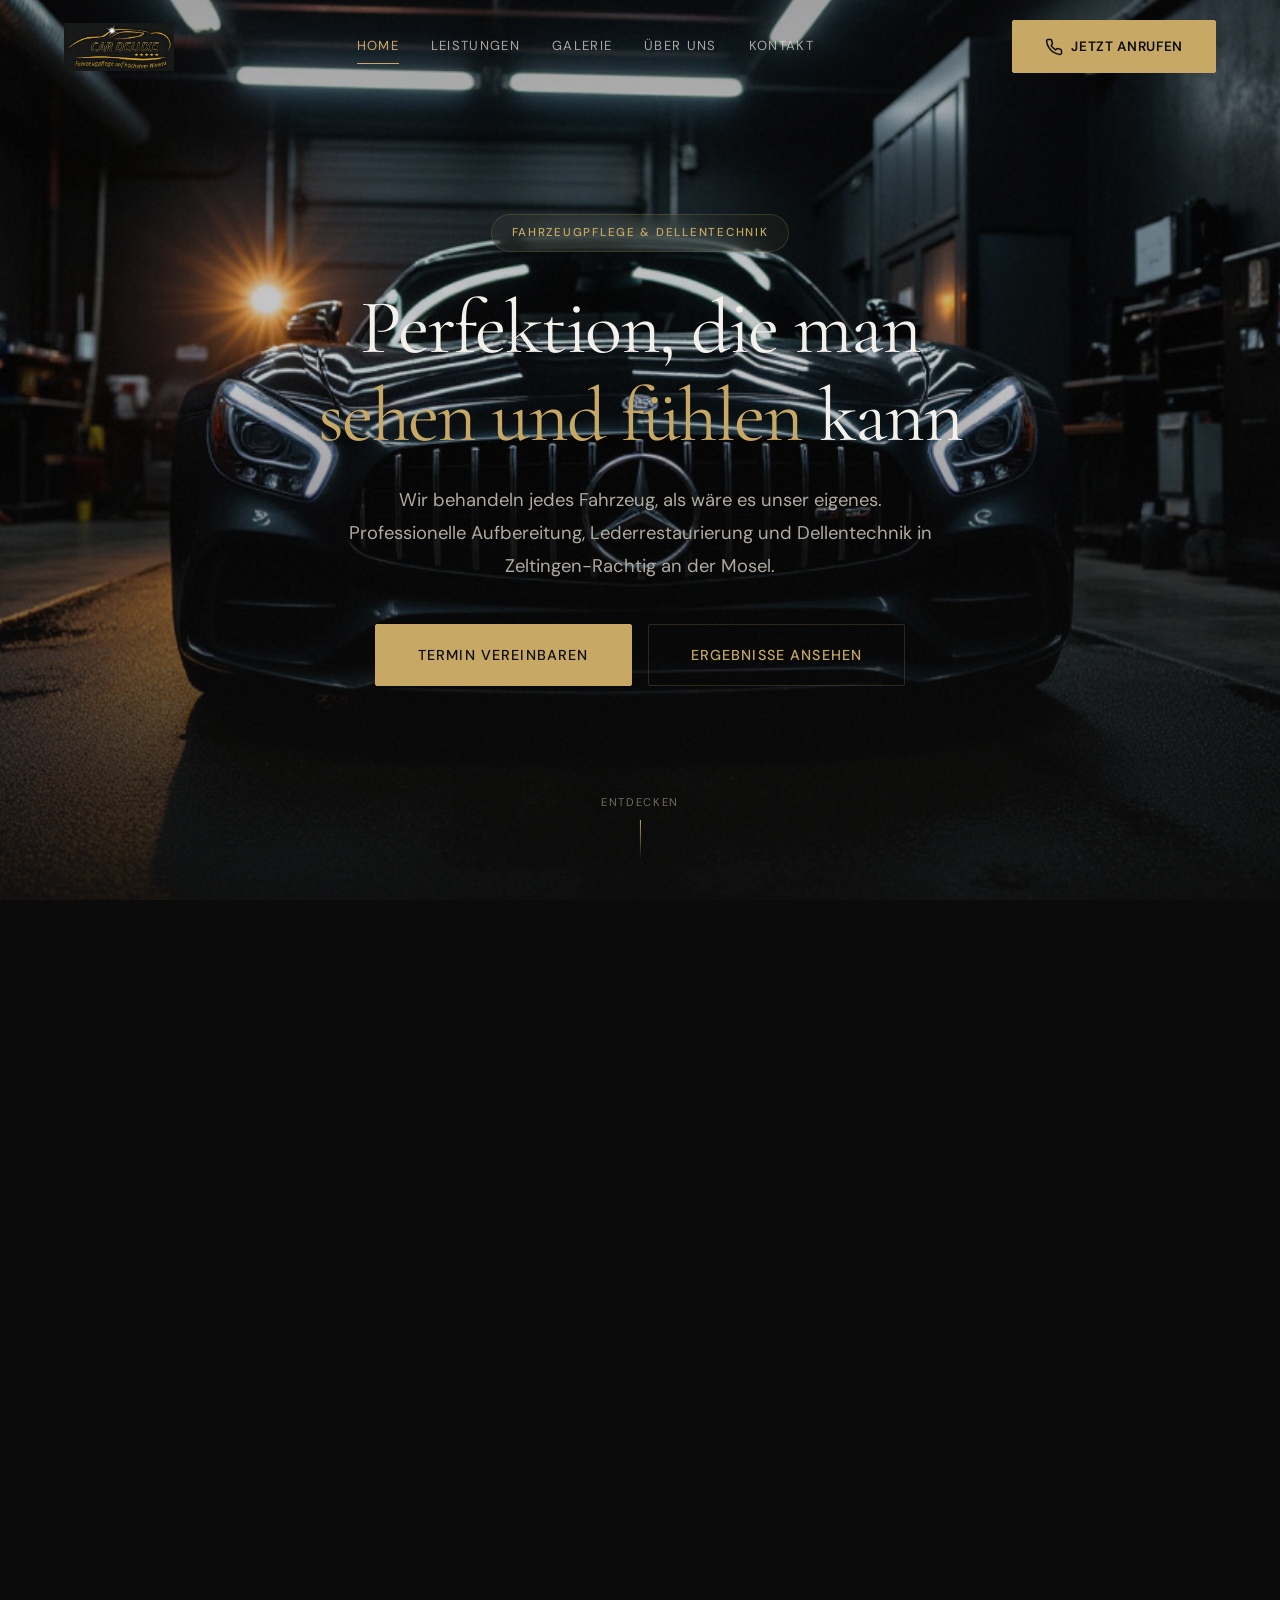
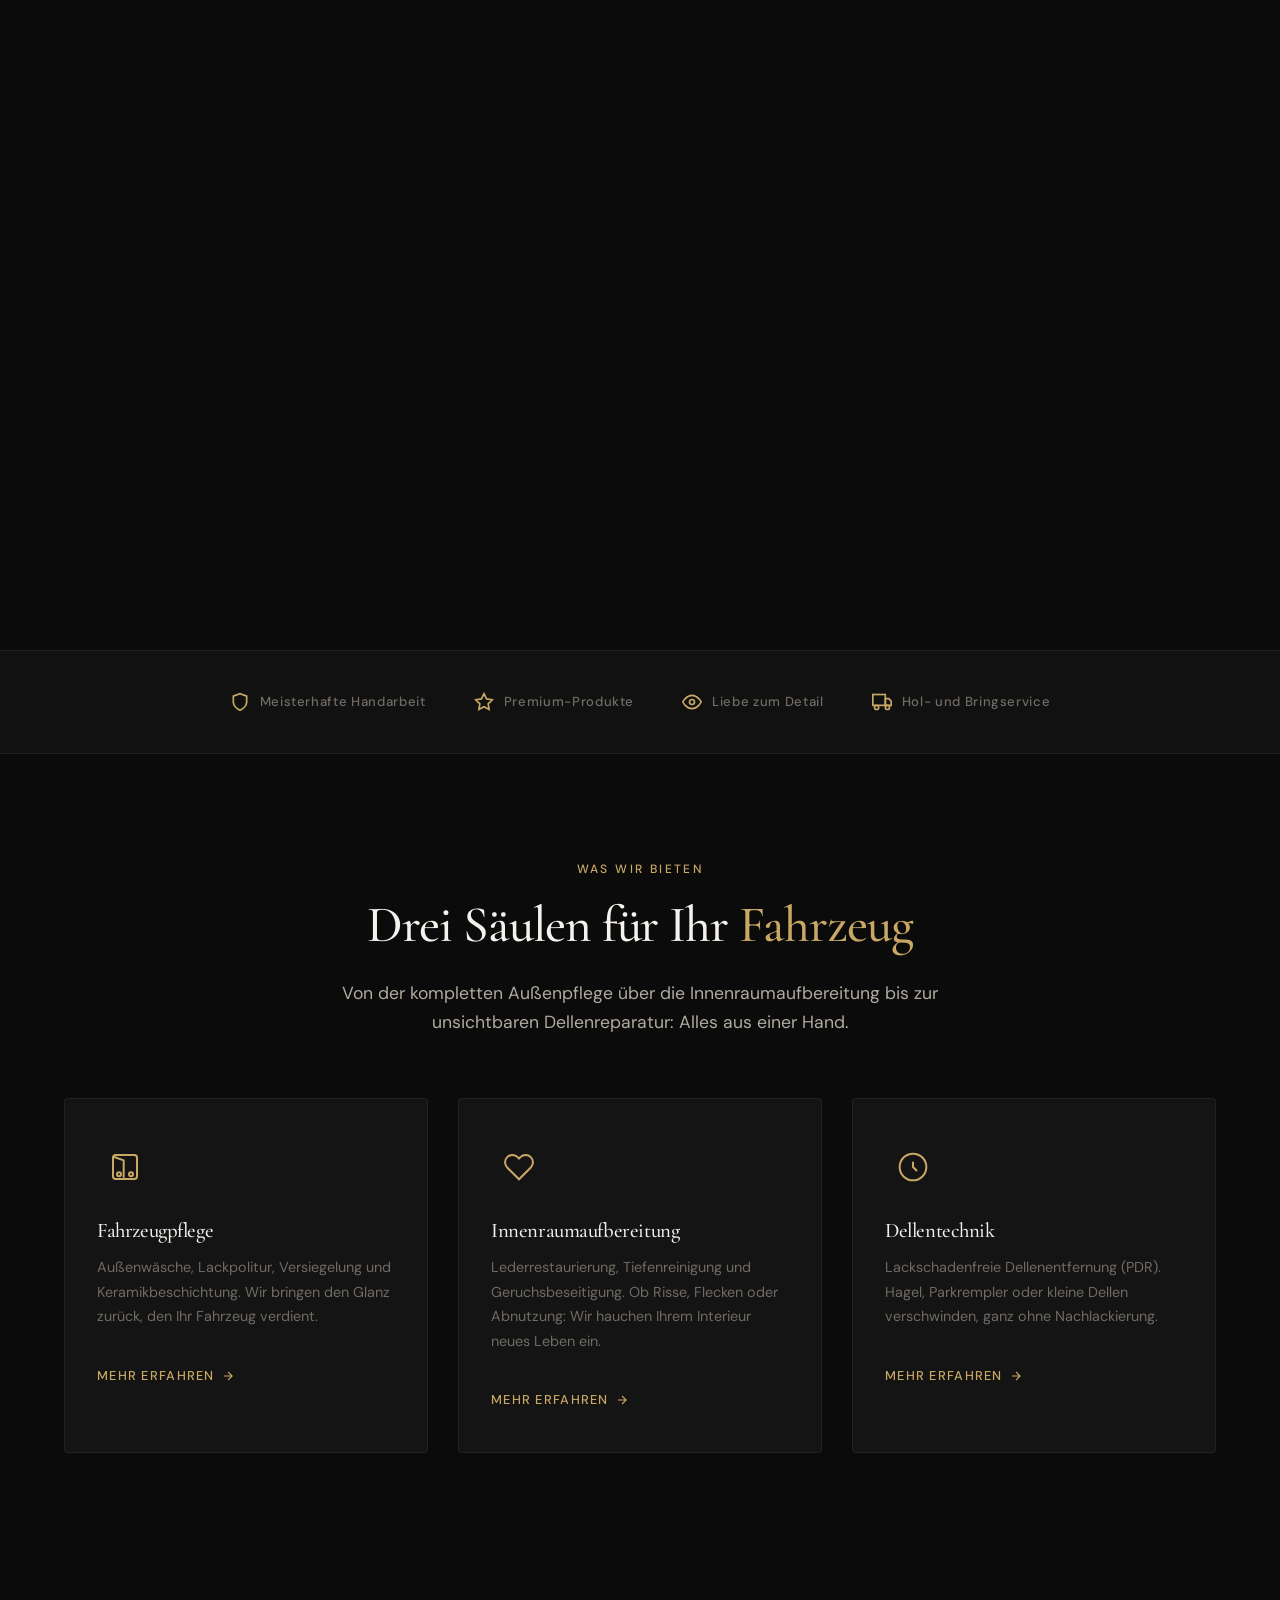
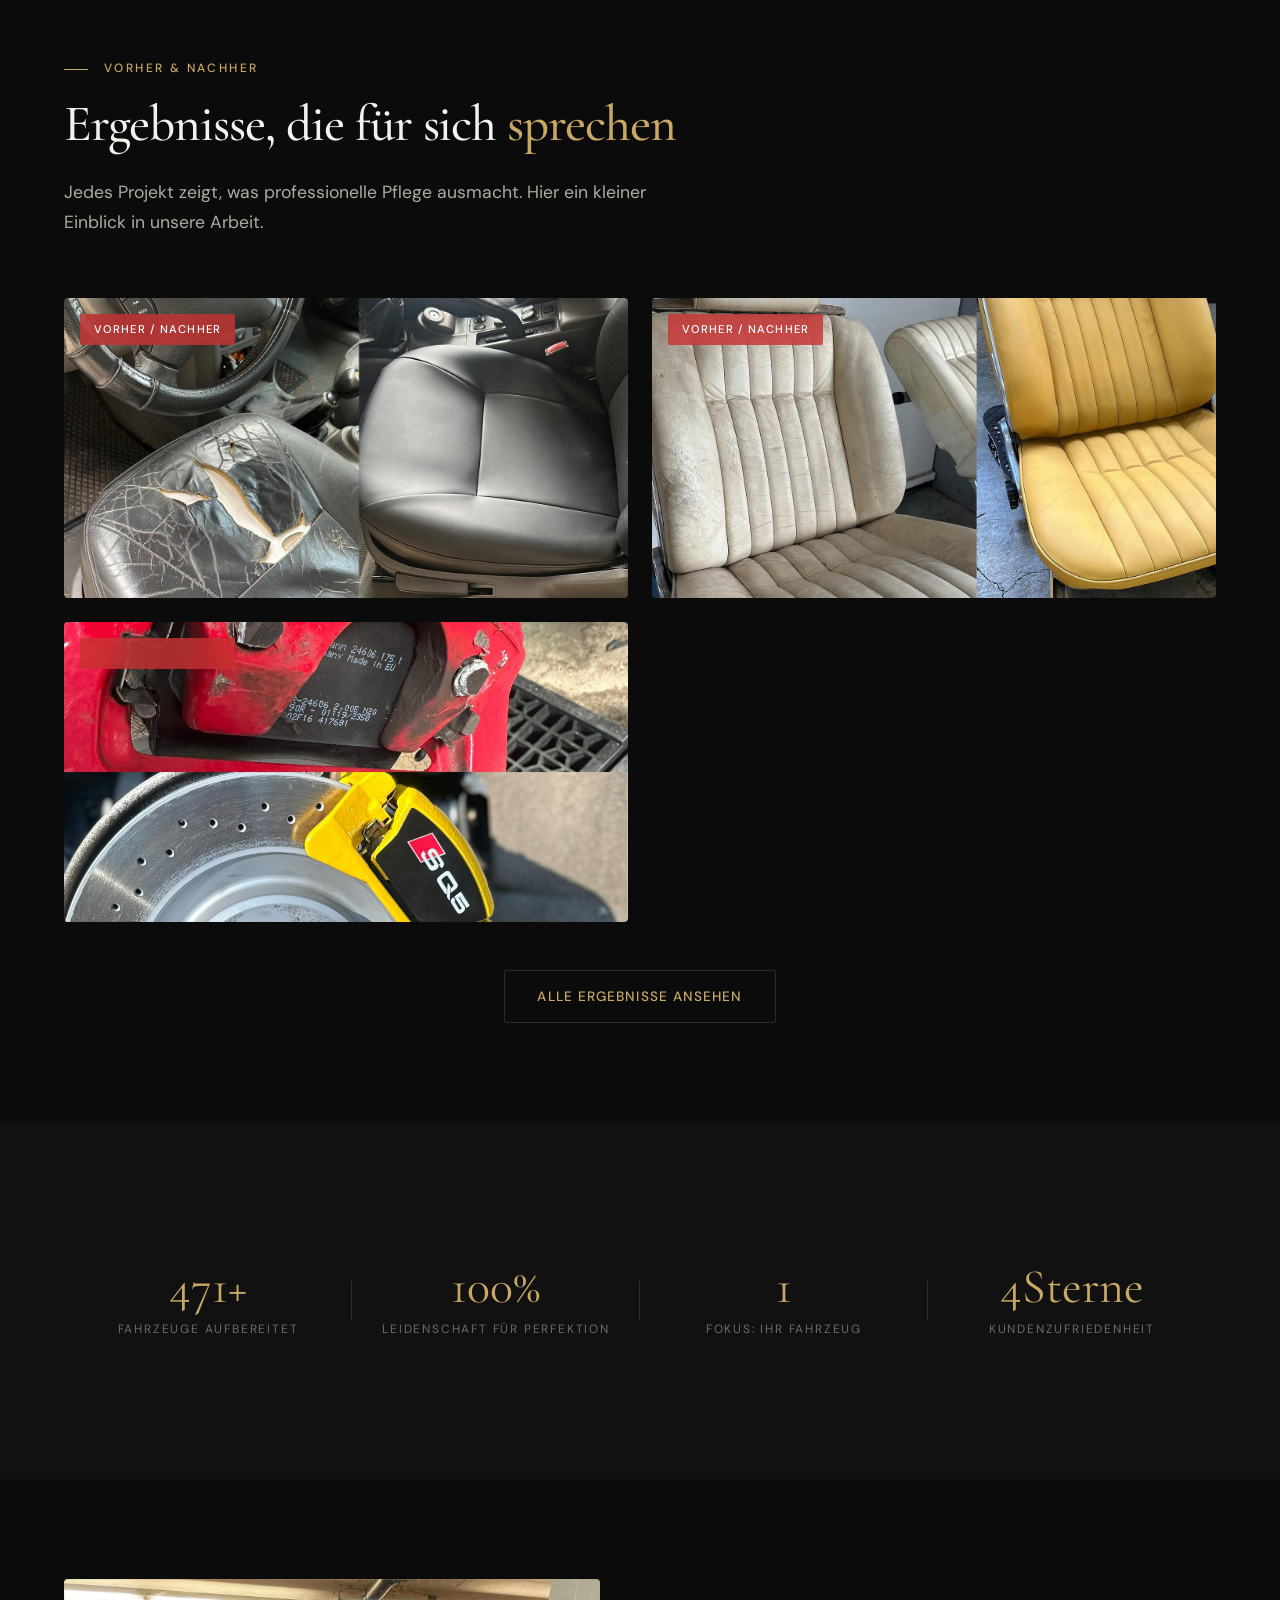
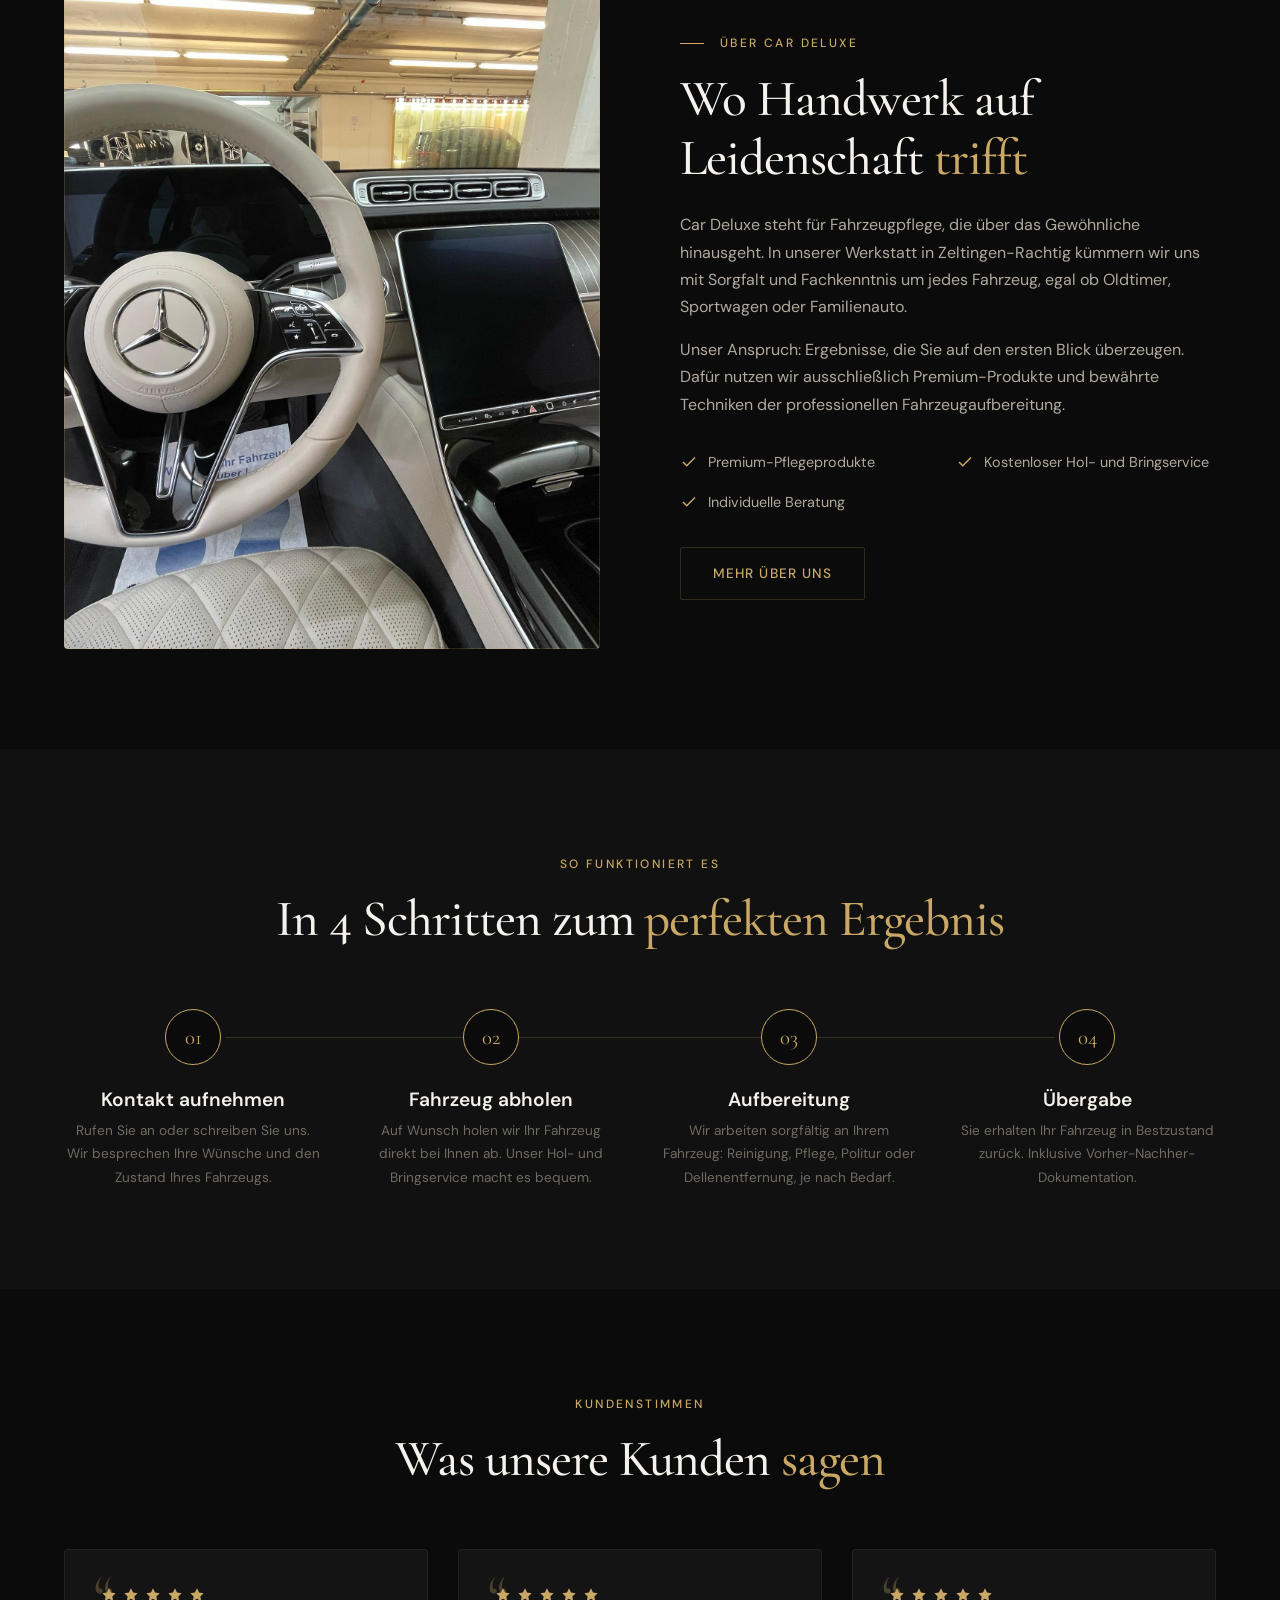
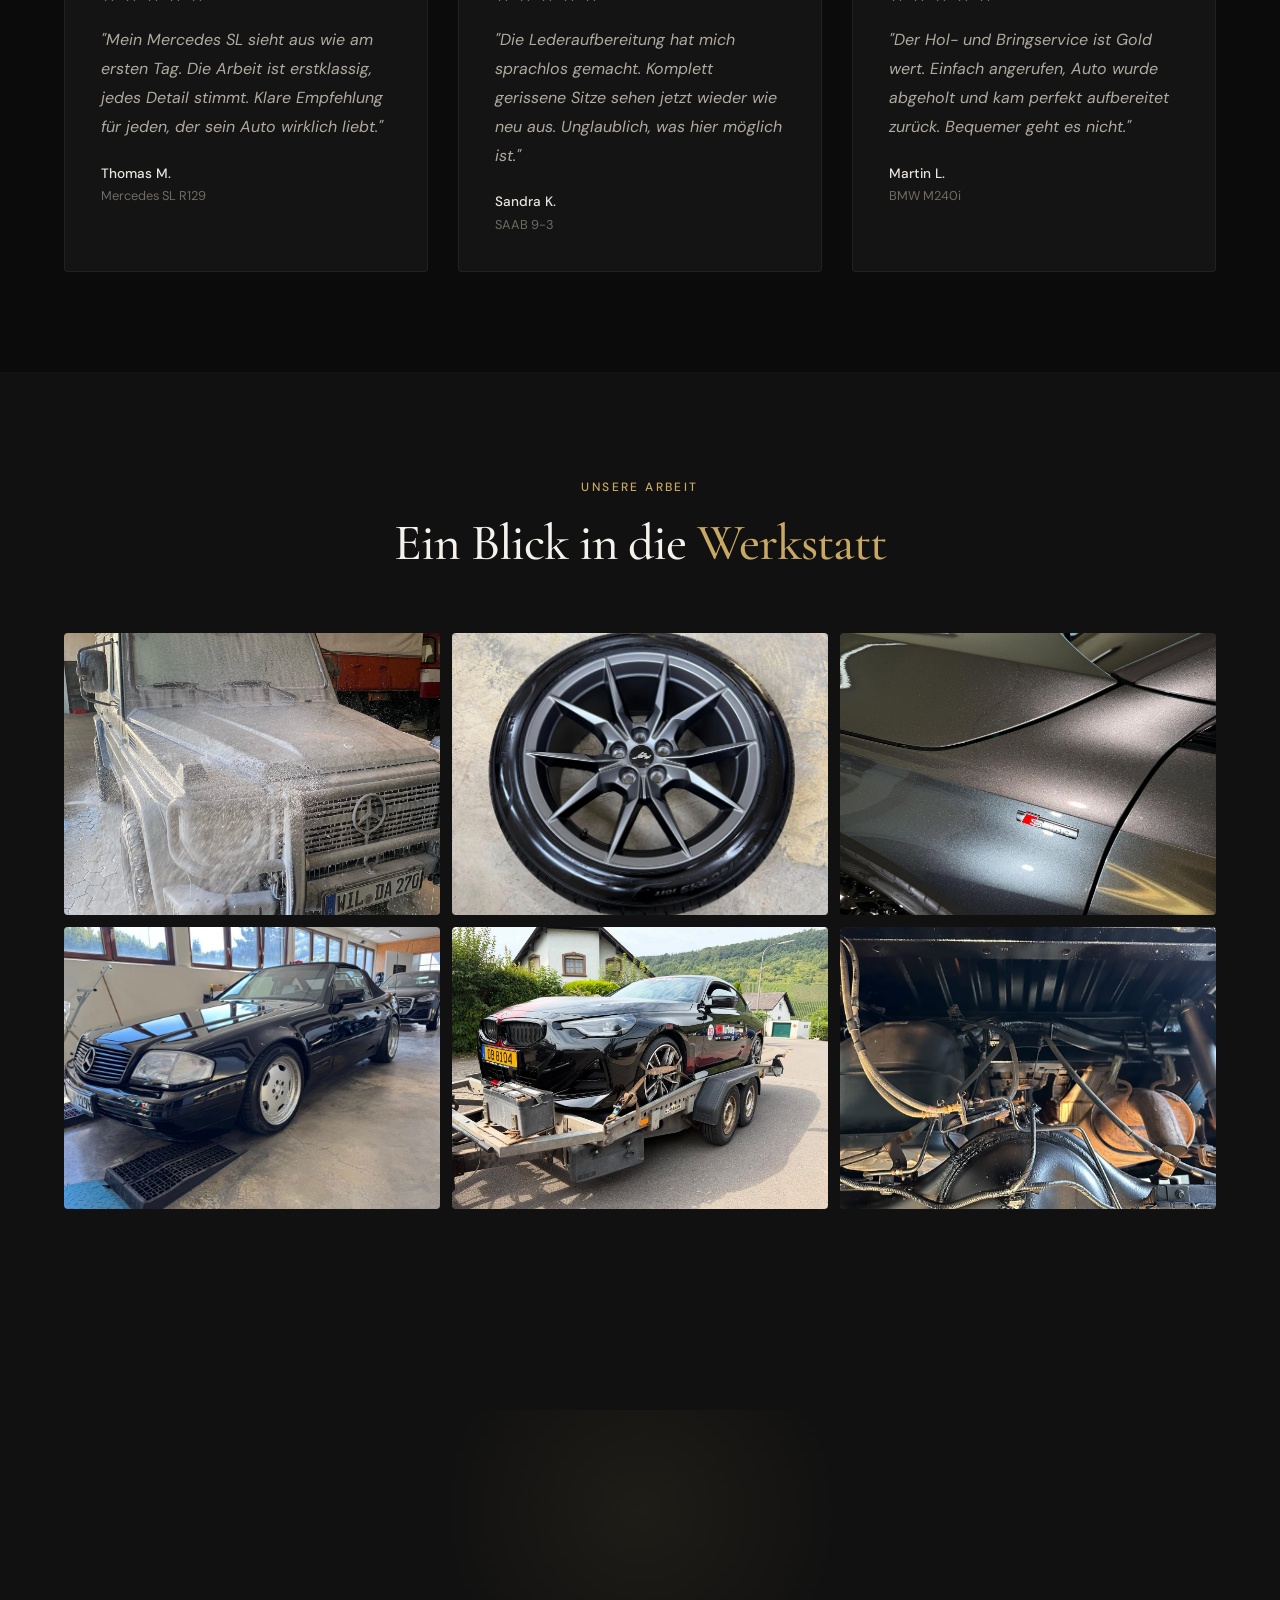
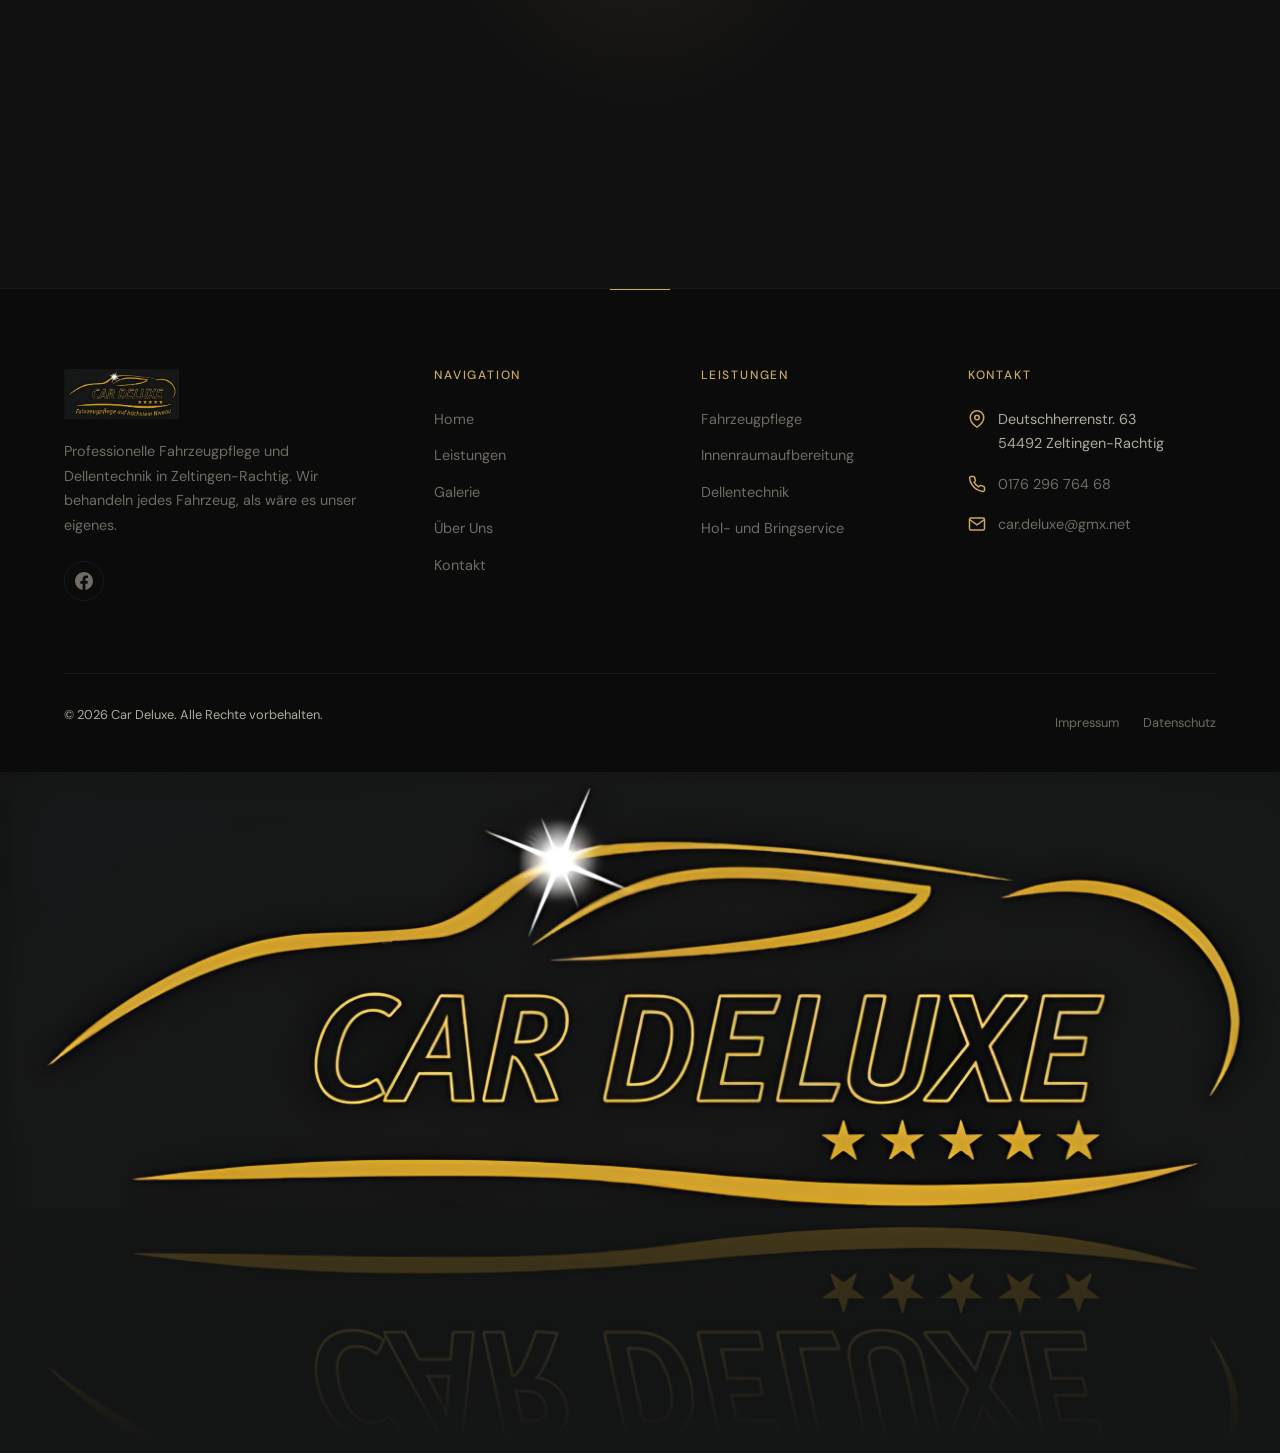
==== commit 02f931c9: "fix: hero sticky positioning + cache busting - Move overflow-x:hidden from body to .page-wrapper div" ====
--- a/index.html
+++ b/index.html
@@ -25,9 +25,10 @@
     <link rel="icon" type="image/x-icon" href="favicon.ico">
     <link rel="icon" type="image/png" sizes="32x32" href="favicon-32x32.png">
     <link rel="apple-touch-icon" sizes="180x180" href="apple-touch-icon.png">
-    <link rel="stylesheet" href="styles.css">
+    <link rel="stylesheet" href="styles.css?v=3">
 </head>
 <body>
+<div class="page-wrapper">
 
     <!-- Grain Texture -->
     <div class="grain" aria-hidden="true"></div>
@@ -540,6 +541,7 @@
     }
     </script>
 
-    <script src="script.js"></script>
+    <script src="script.js?v=3"></script>
+</div><!-- .page-wrapper -->
 </body>
 </html>
--- a/styles.css
+++ b/styles.css
@@ -25,6 +25,10 @@
     line-height: 1.7;
     color: var(--text);
     background: var(--bg);
+    /* overflow-x: hidden moved to .page-wrapper — breaks position:sticky on body */
+}
+
+.page-wrapper {
     overflow-x: hidden;
 }
 
@@ -1364,18 +1368,10 @@
 }
 
 .hero-scroll-wrapper .hero {
-    position: fixed;
+    position: sticky;
     top: 0;
-    left: 0;
-    width: 100%;
     height: 100vh;
     z-index: 1;
-}
-
-.hero-scroll-wrapper .hero.hero--at-end {
-    position: absolute;
-    top: auto;
-    bottom: 0;
 }
 
 .hero {
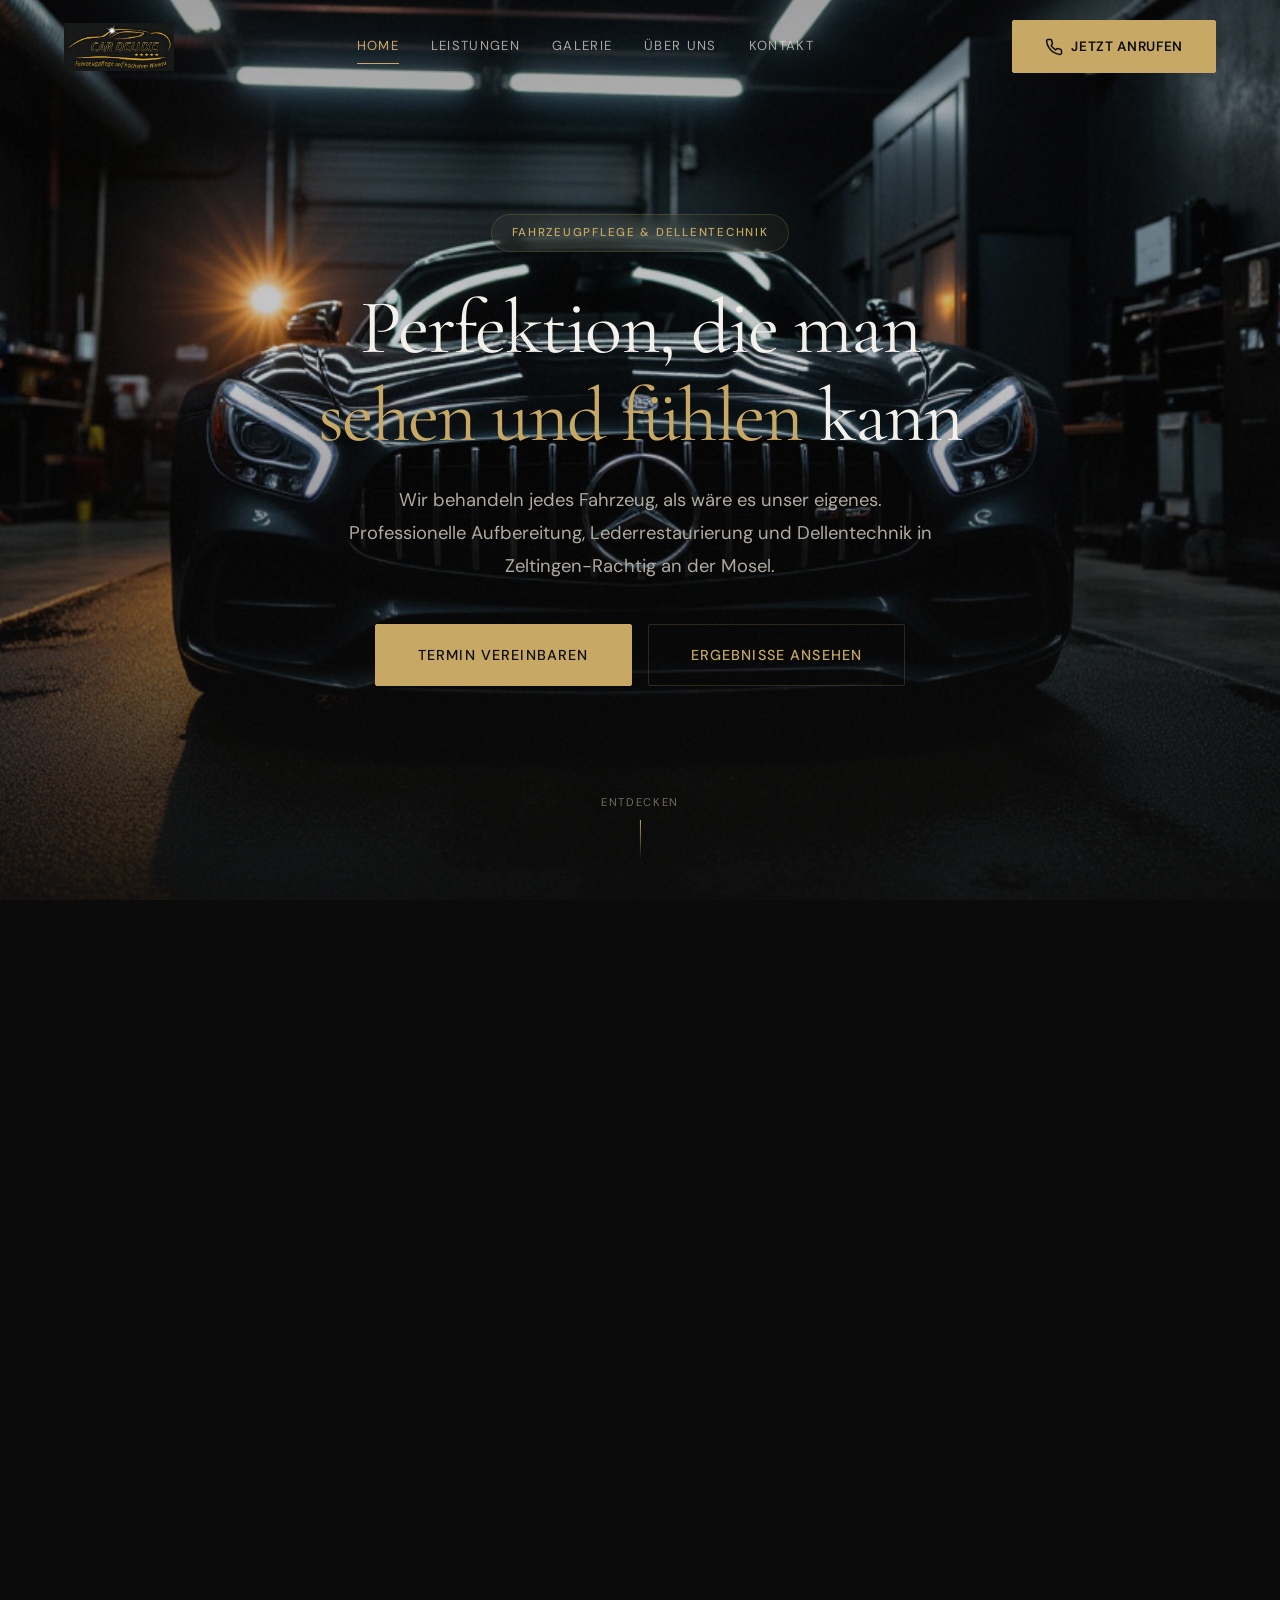
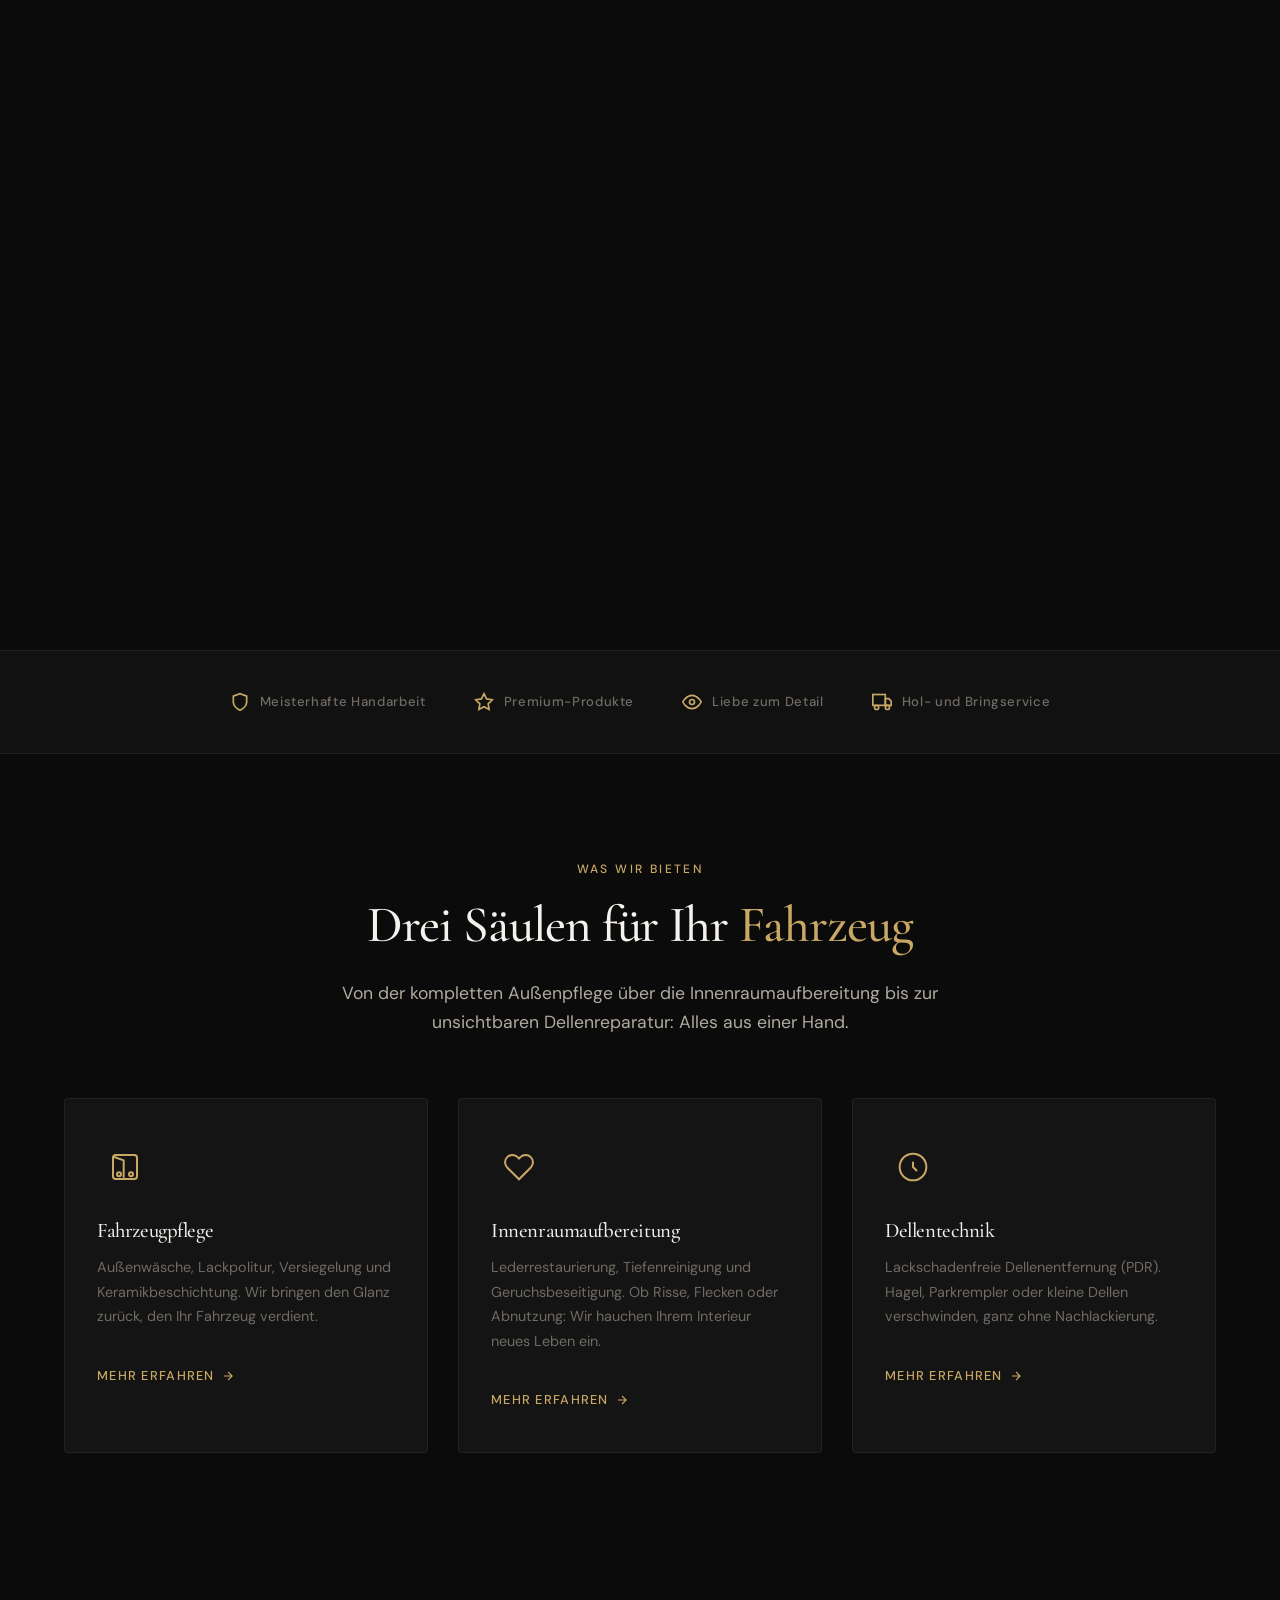
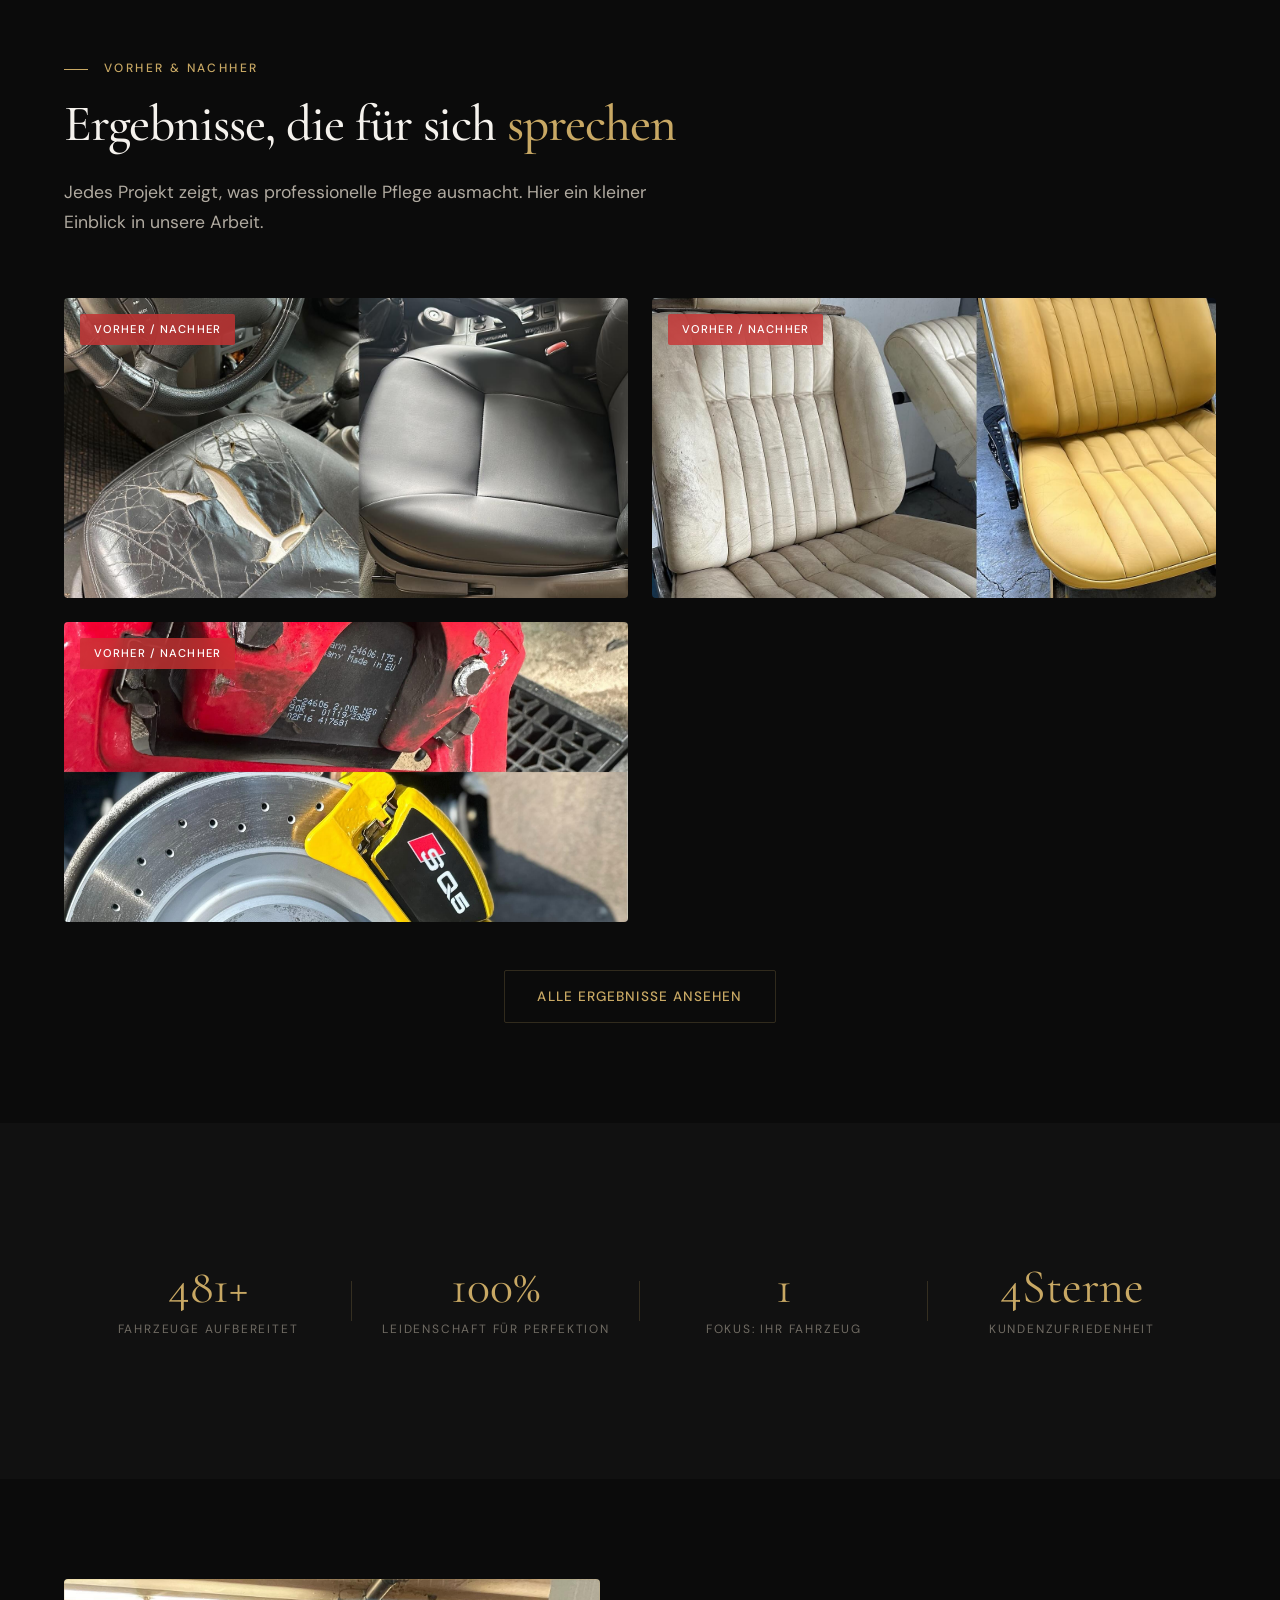
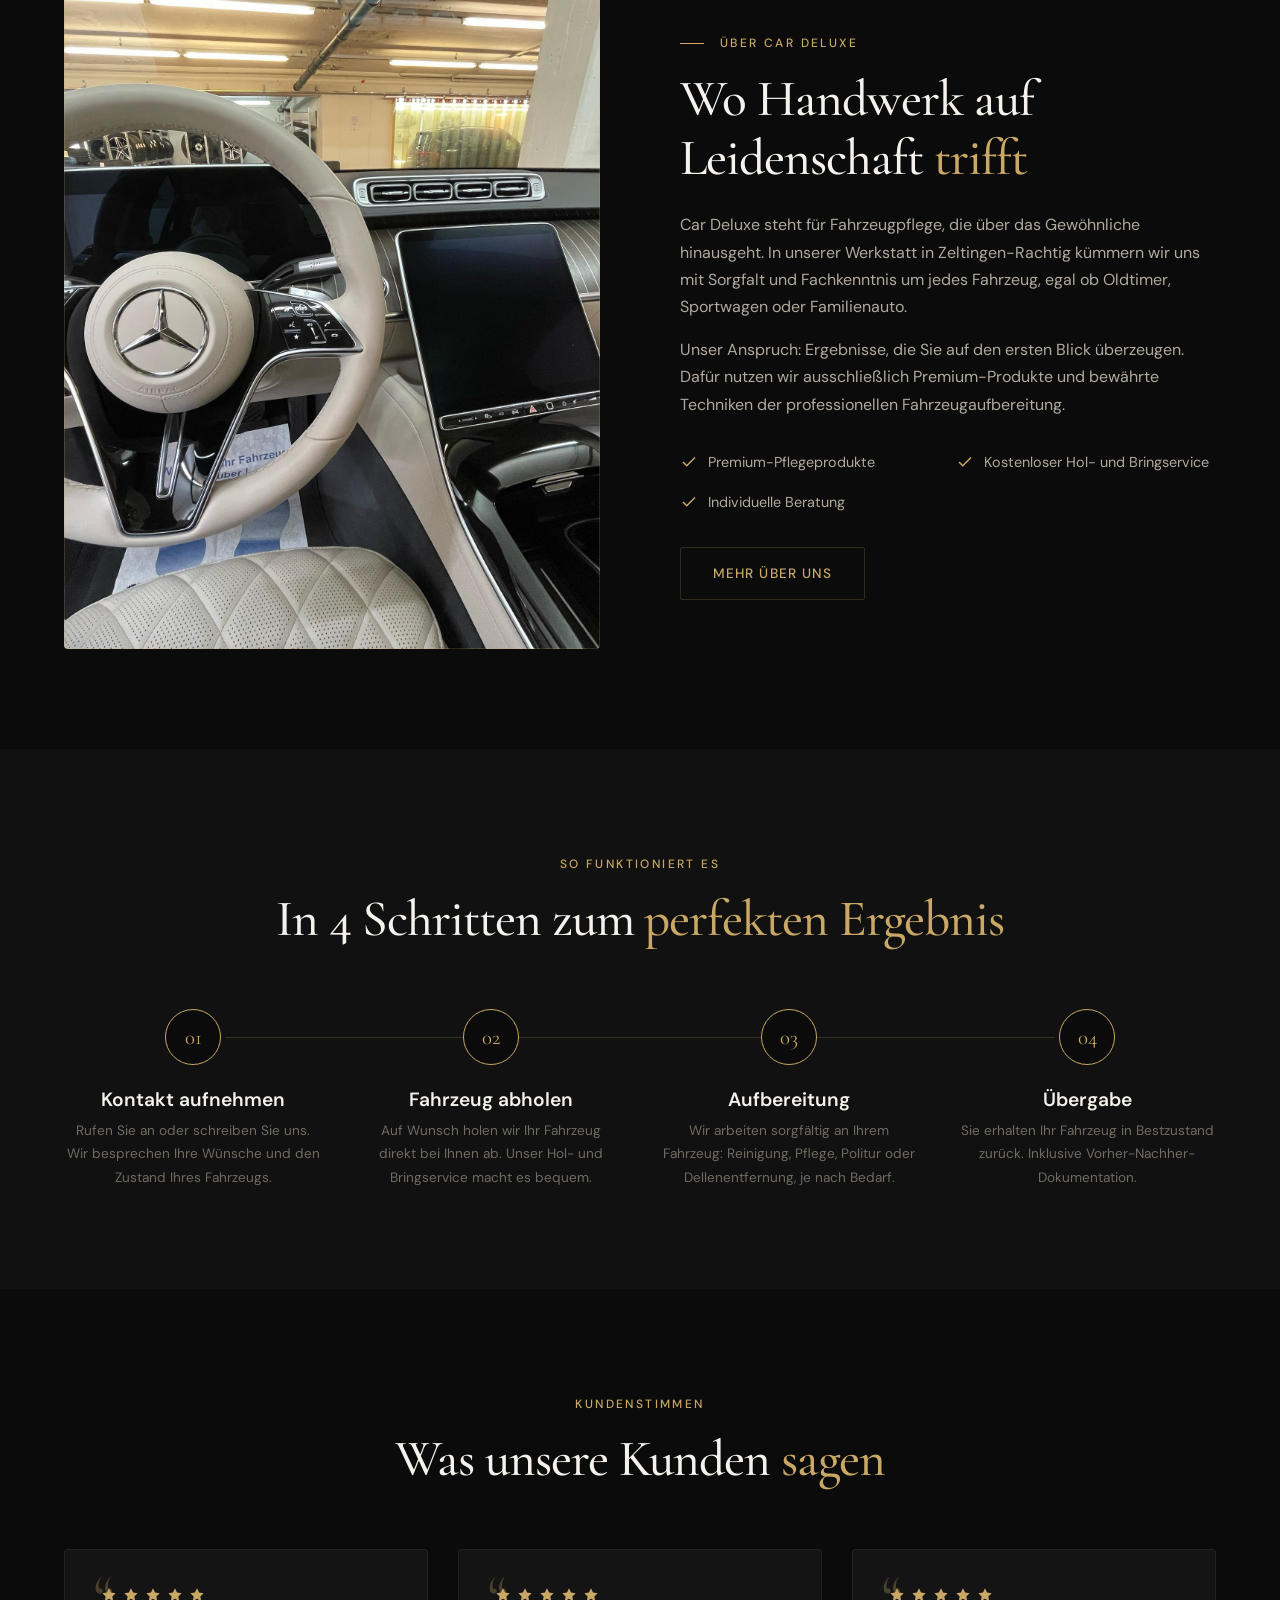
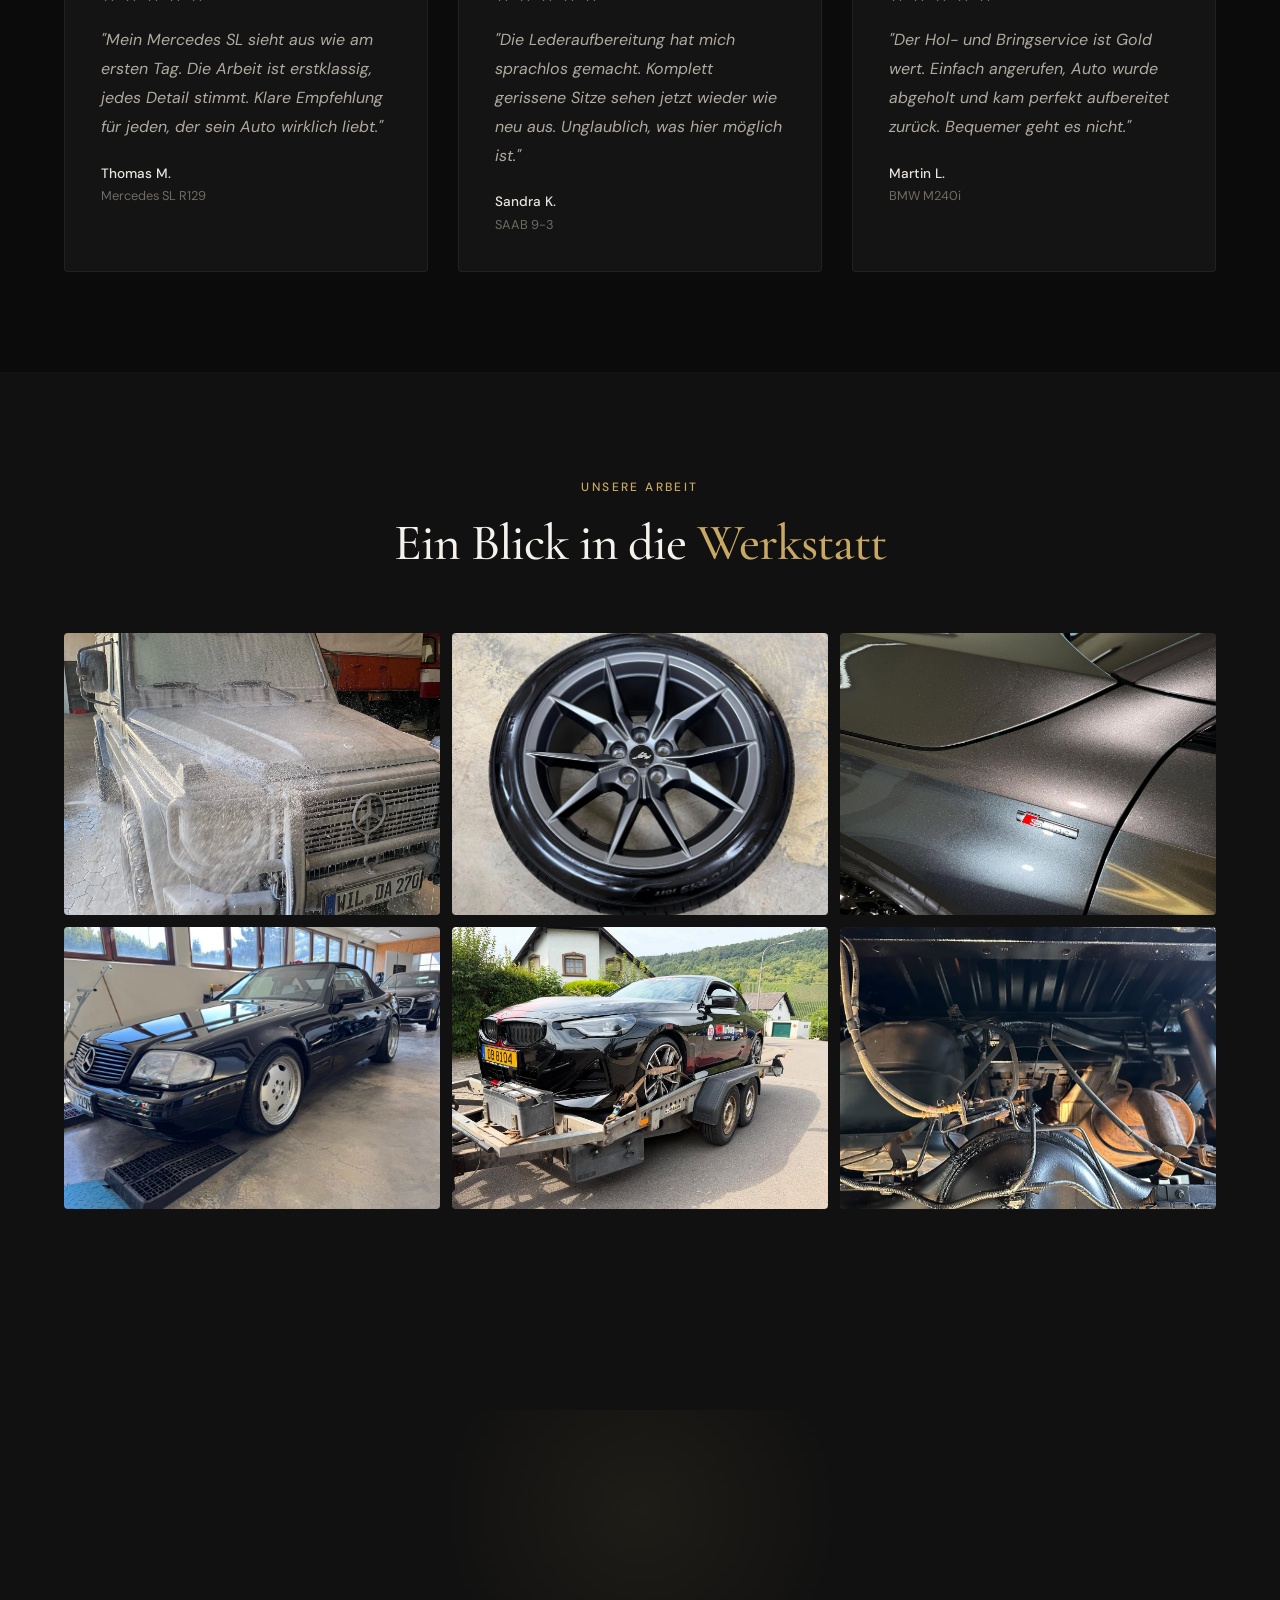
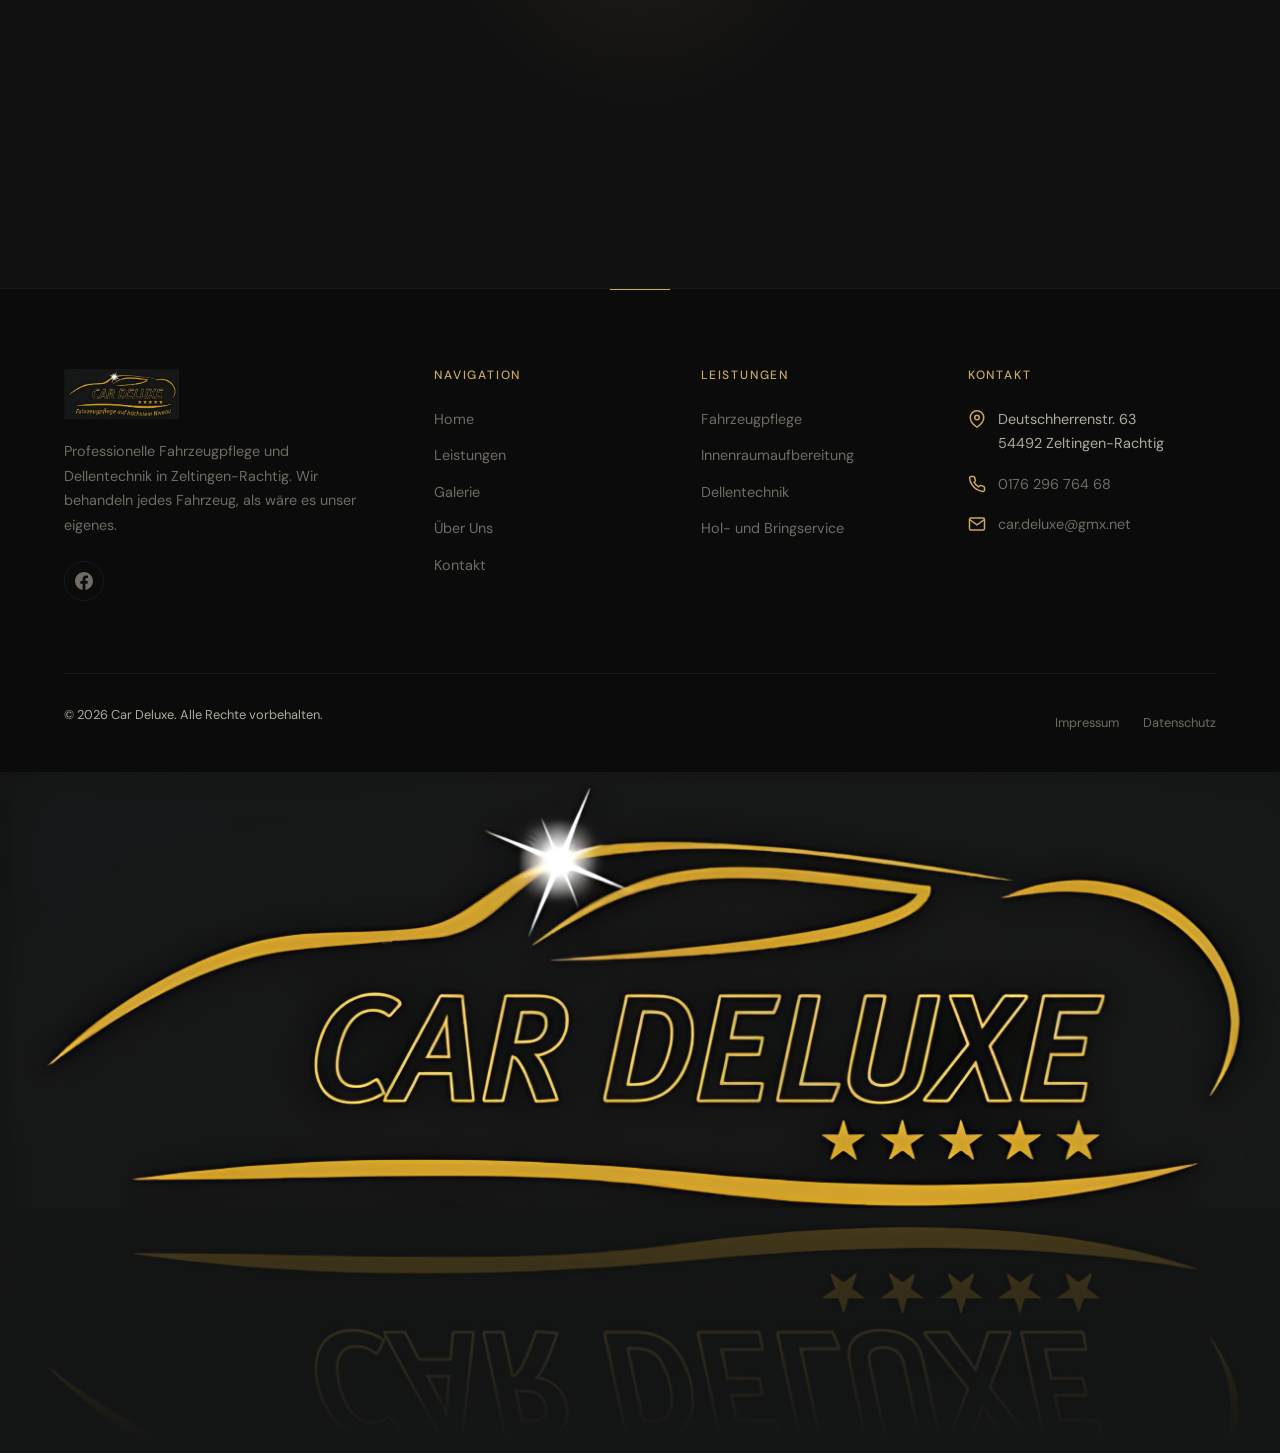
==== commit d086b8d2: "fix: use overflow-x:clip on body instead of hidden/wrapper overflow-x:hidden on ANY ancestor breaks " ====
--- a/index.html
+++ b/index.html
@@ -25,10 +25,9 @@
     <link rel="icon" type="image/x-icon" href="favicon.ico">
     <link rel="icon" type="image/png" sizes="32x32" href="favicon-32x32.png">
     <link rel="apple-touch-icon" sizes="180x180" href="apple-touch-icon.png">
-    <link rel="stylesheet" href="styles.css?v=3">
+    <link rel="stylesheet" href="styles.css?v=4">
 </head>
 <body>
-<div class="page-wrapper">
 
     <!-- Grain Texture -->
     <div class="grain" aria-hidden="true"></div>
@@ -541,7 +540,6 @@
     }
     </script>
 
-    <script src="script.js?v=3"></script>
-</div><!-- .page-wrapper -->
+    <script src="script.js?v=4"></script>
 </body>
 </html>
--- a/styles.css
+++ b/styles.css
@@ -25,11 +25,7 @@
     line-height: 1.7;
     color: var(--text);
     background: var(--bg);
-    /* overflow-x: hidden moved to .page-wrapper — breaks position:sticky on body */
-}
-
-.page-wrapper {
-    overflow-x: hidden;
+    overflow-x: clip; /* clip not hidden — same visual clipping but doesn't break position:sticky */
 }
 
 img {
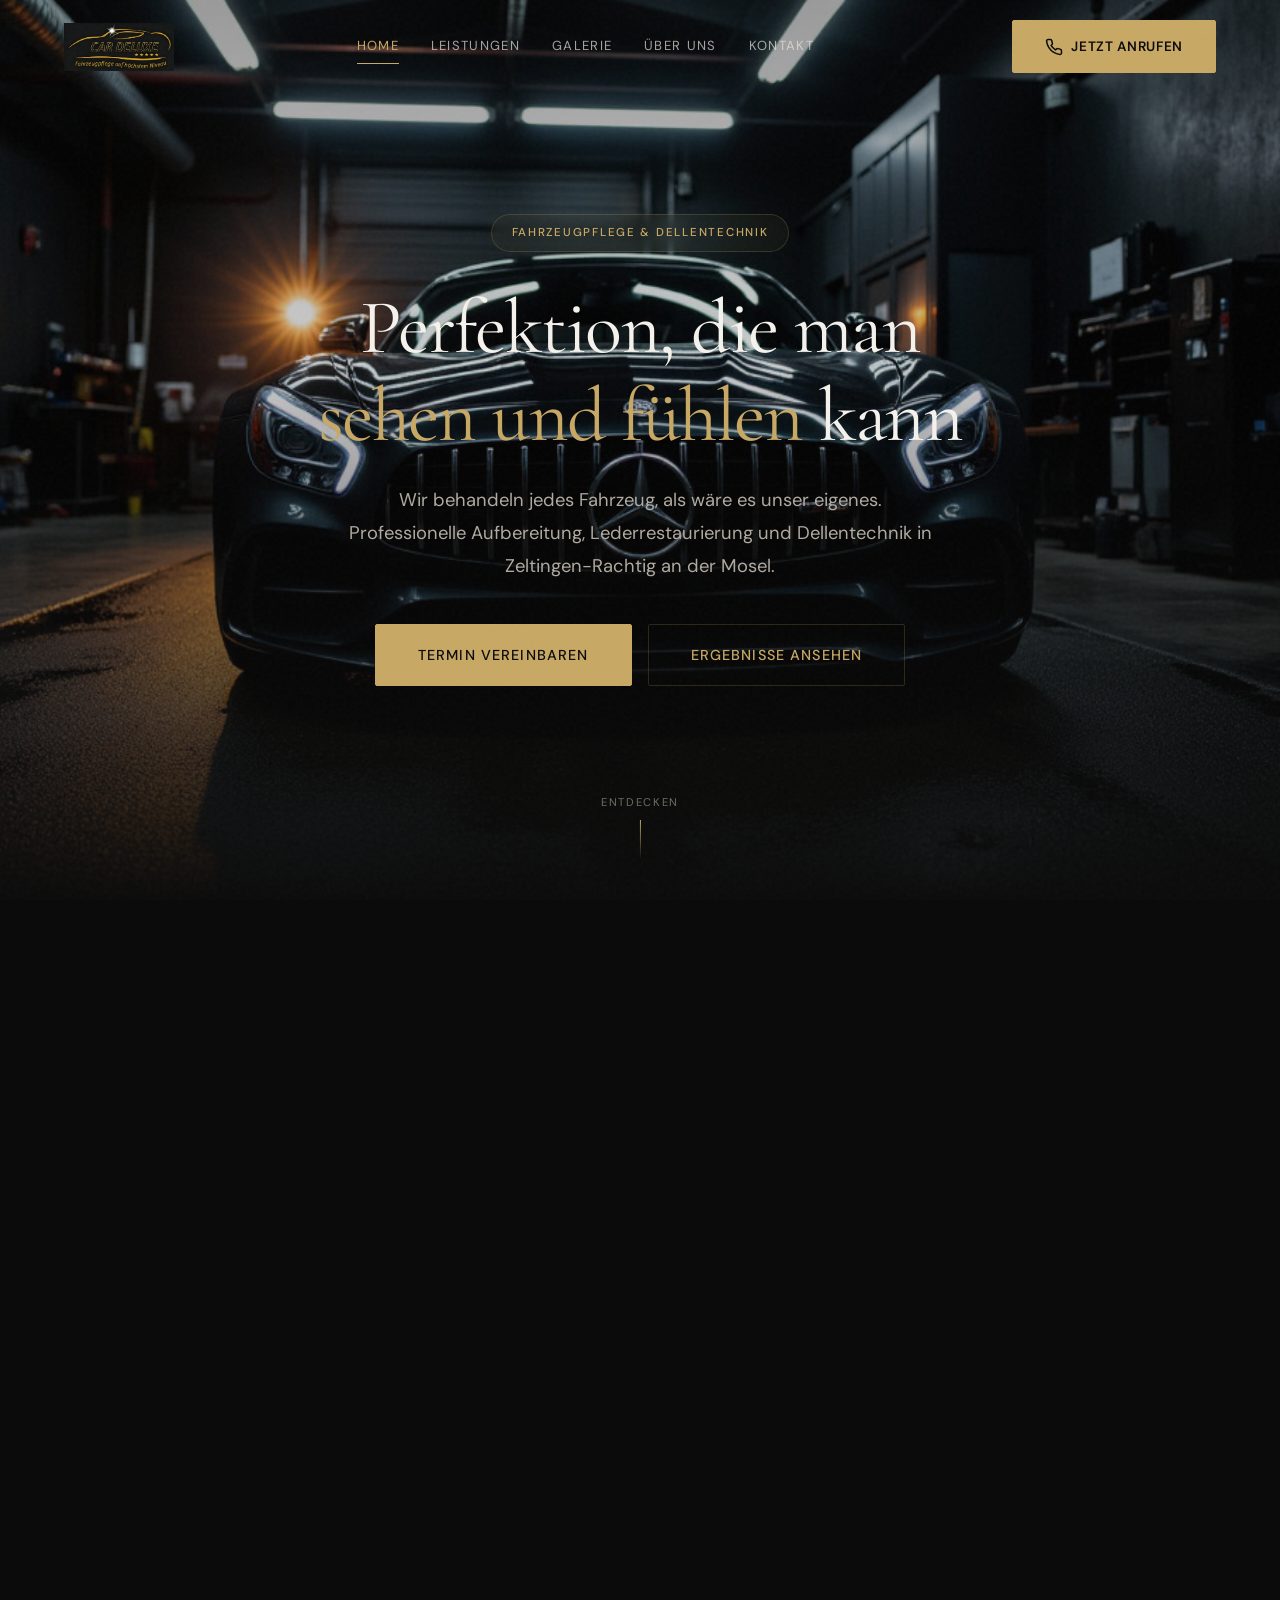
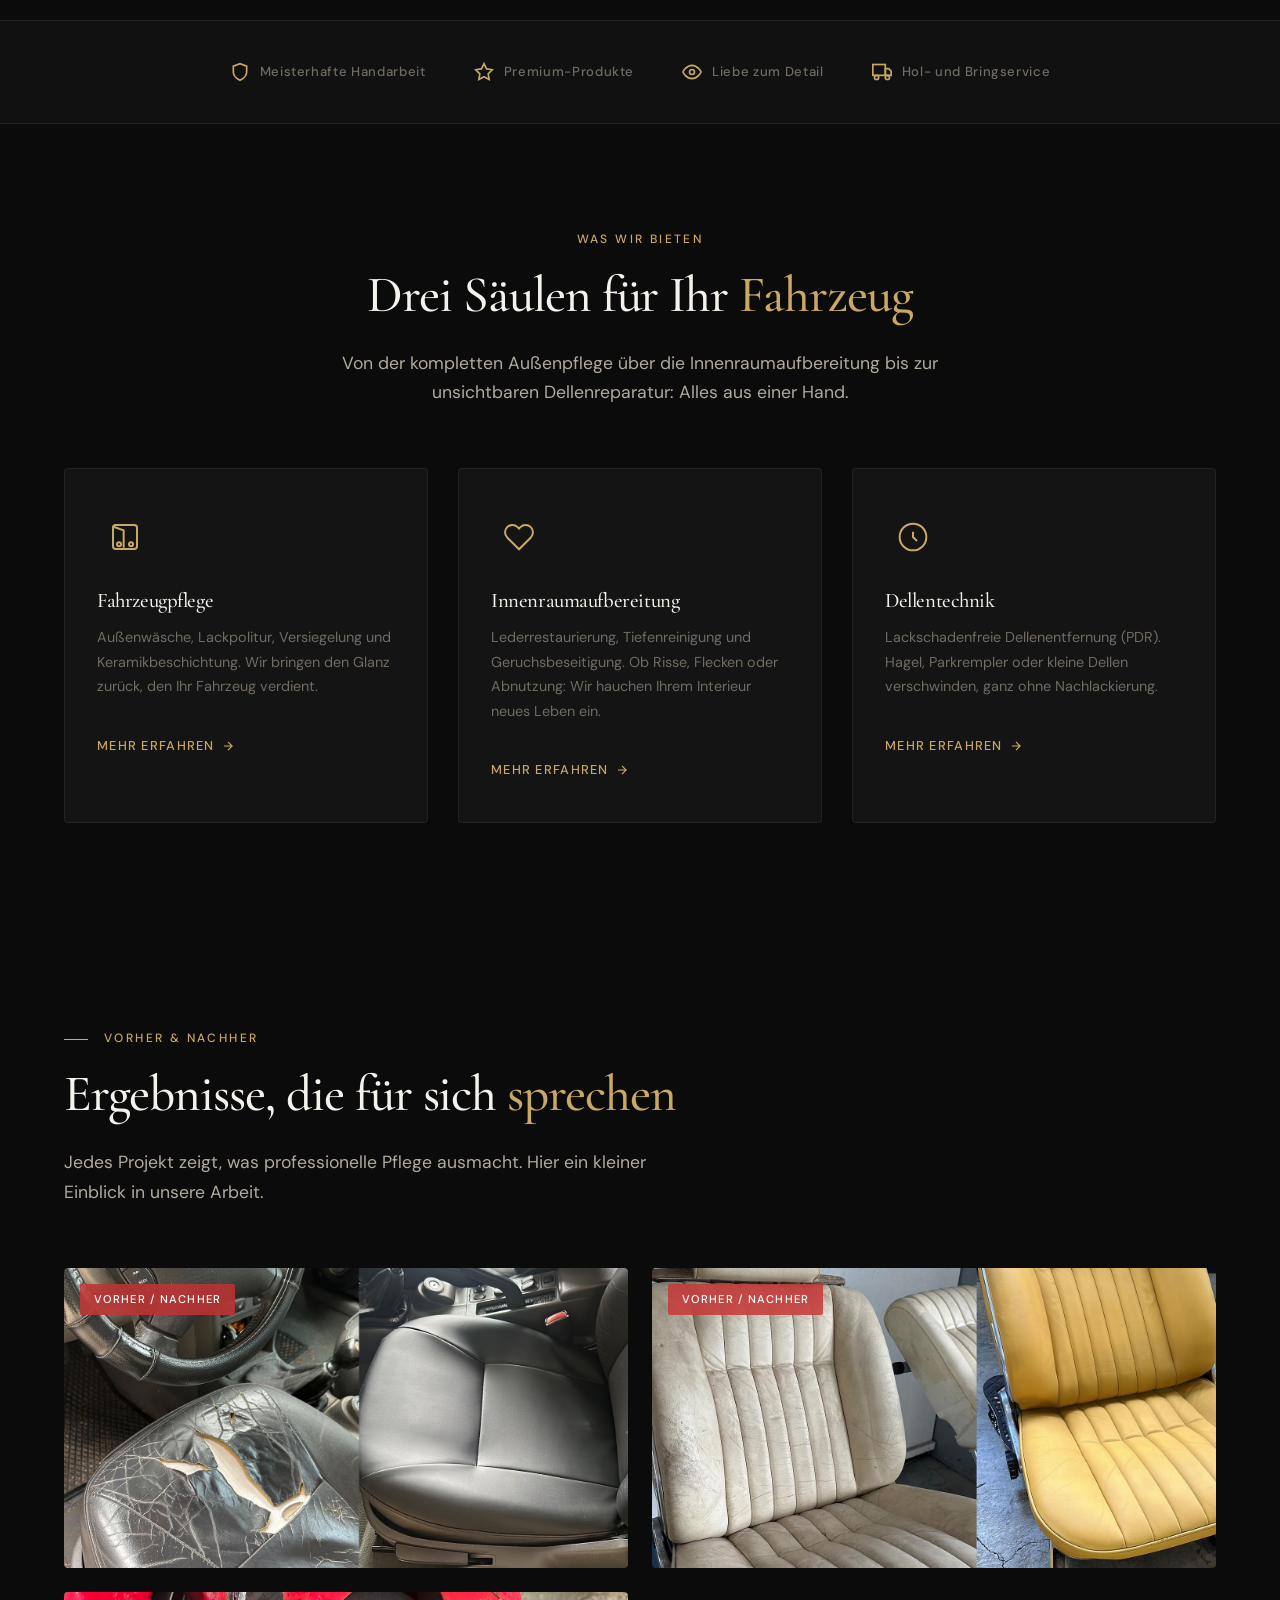
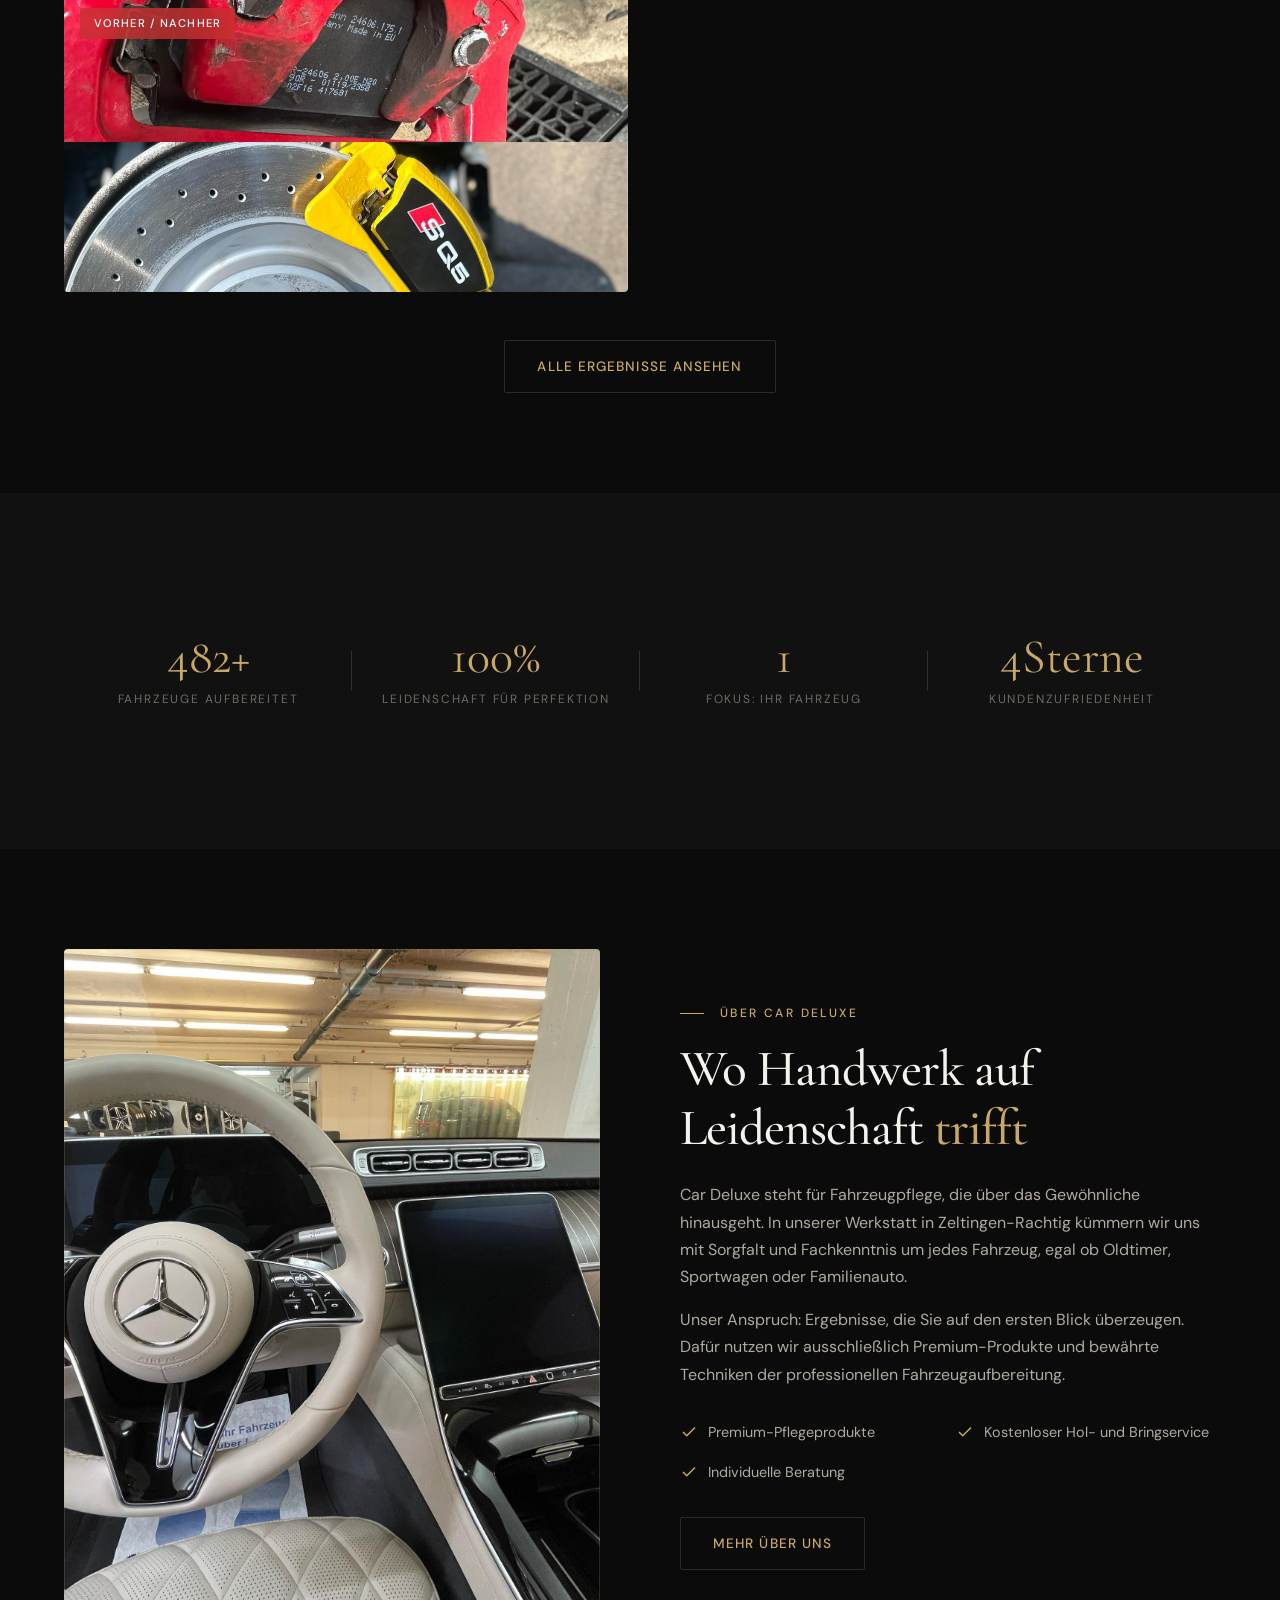
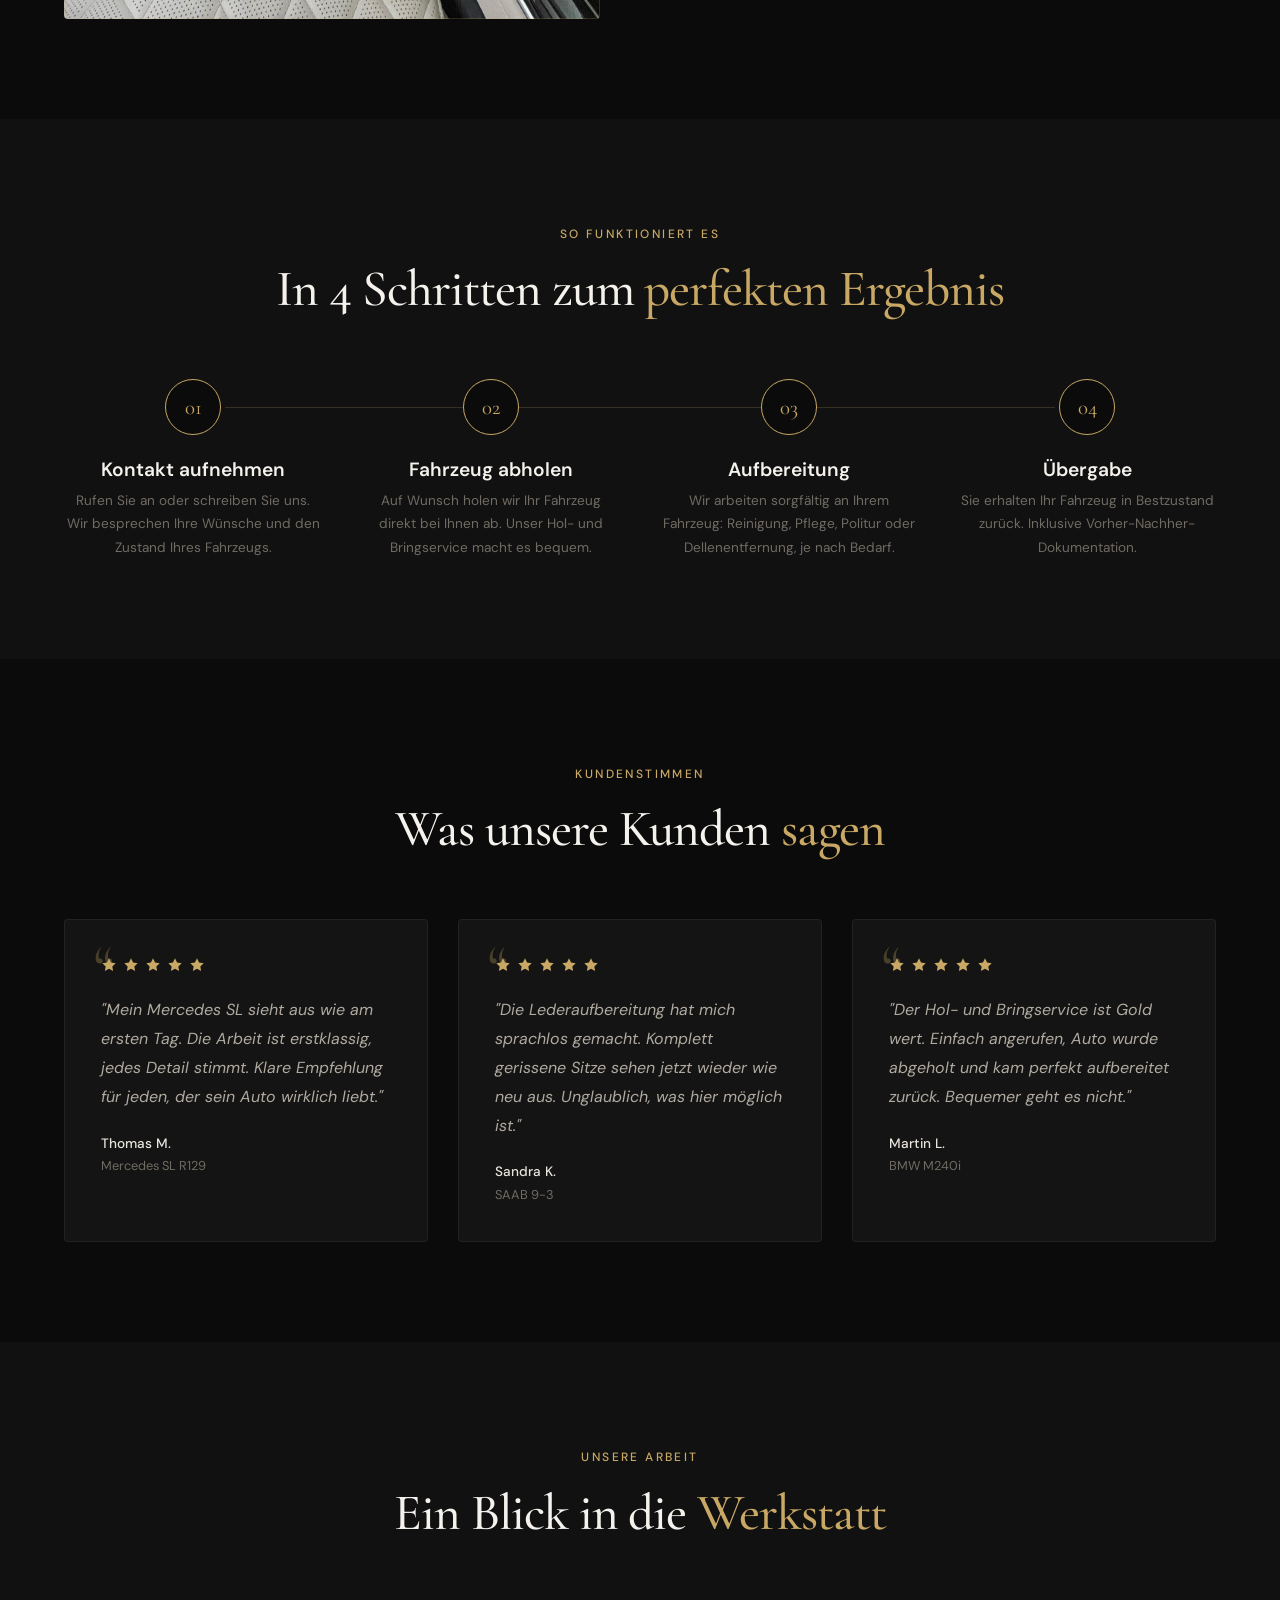
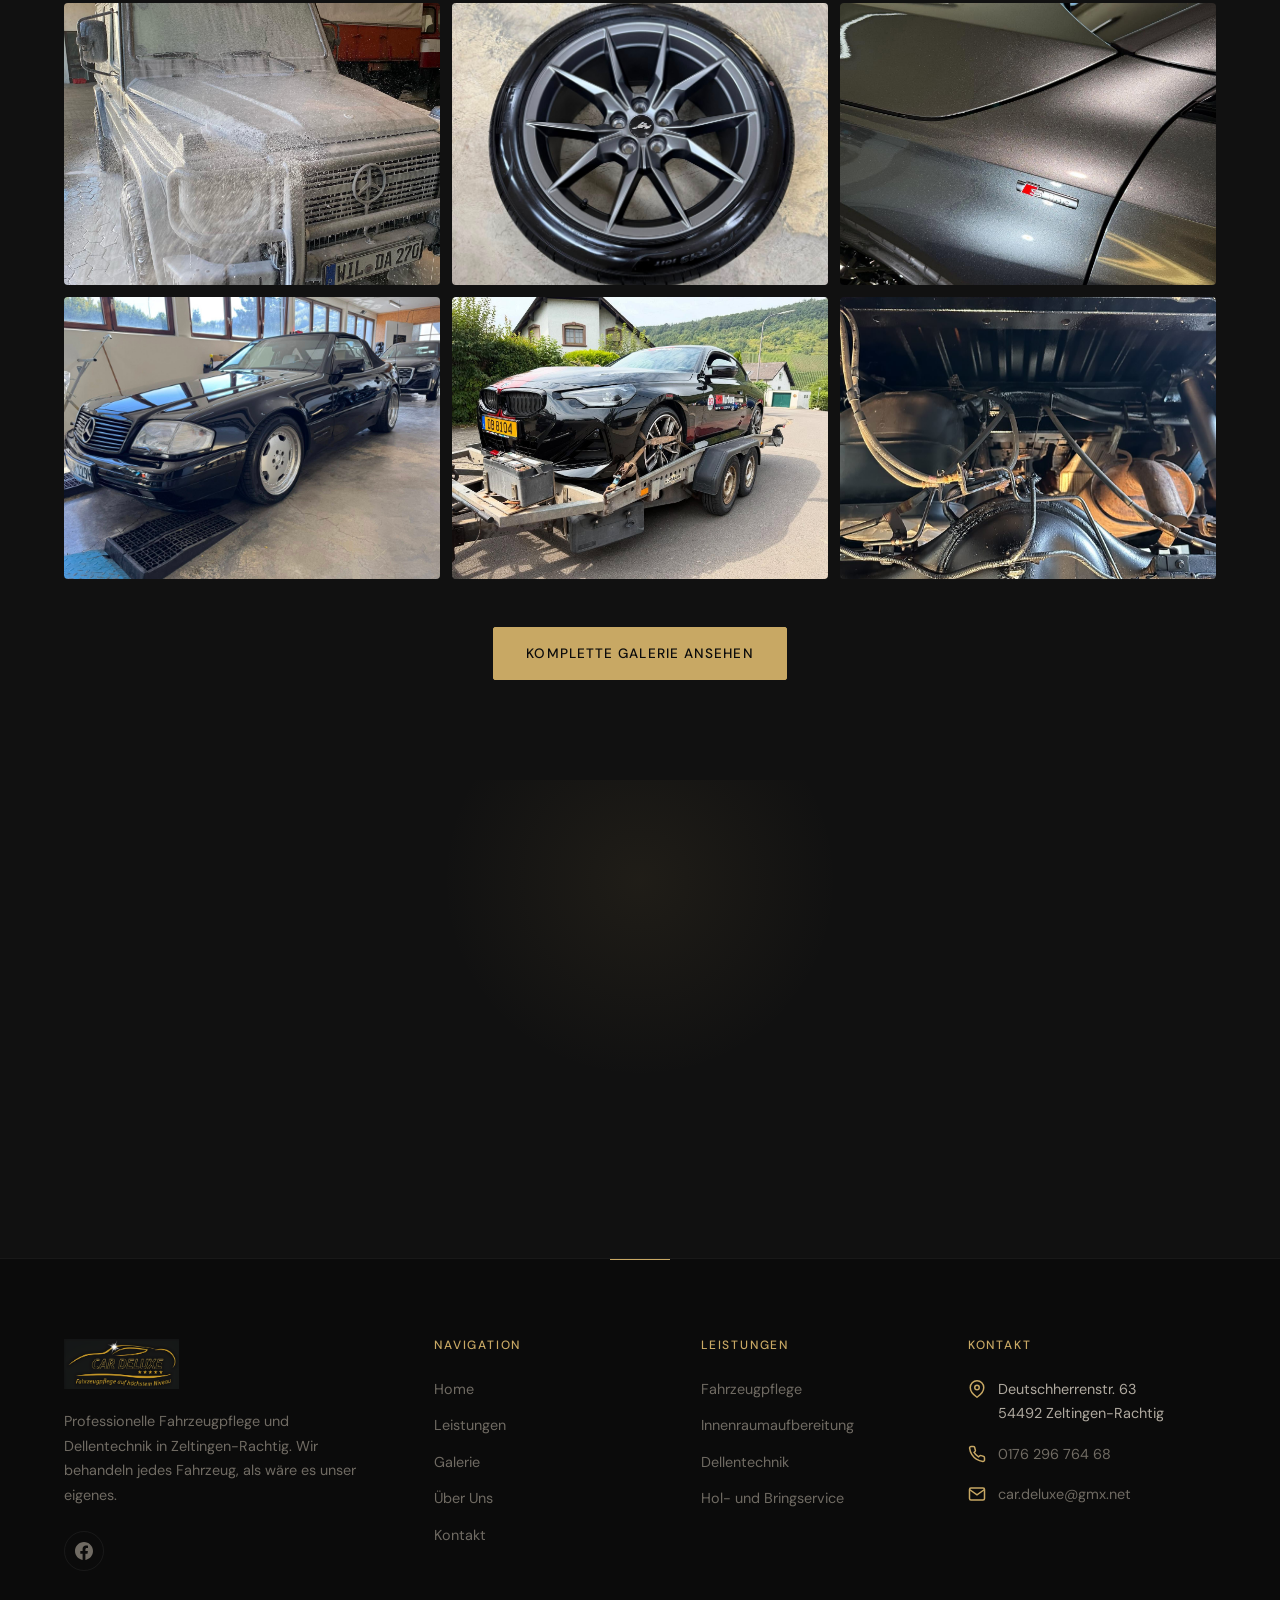
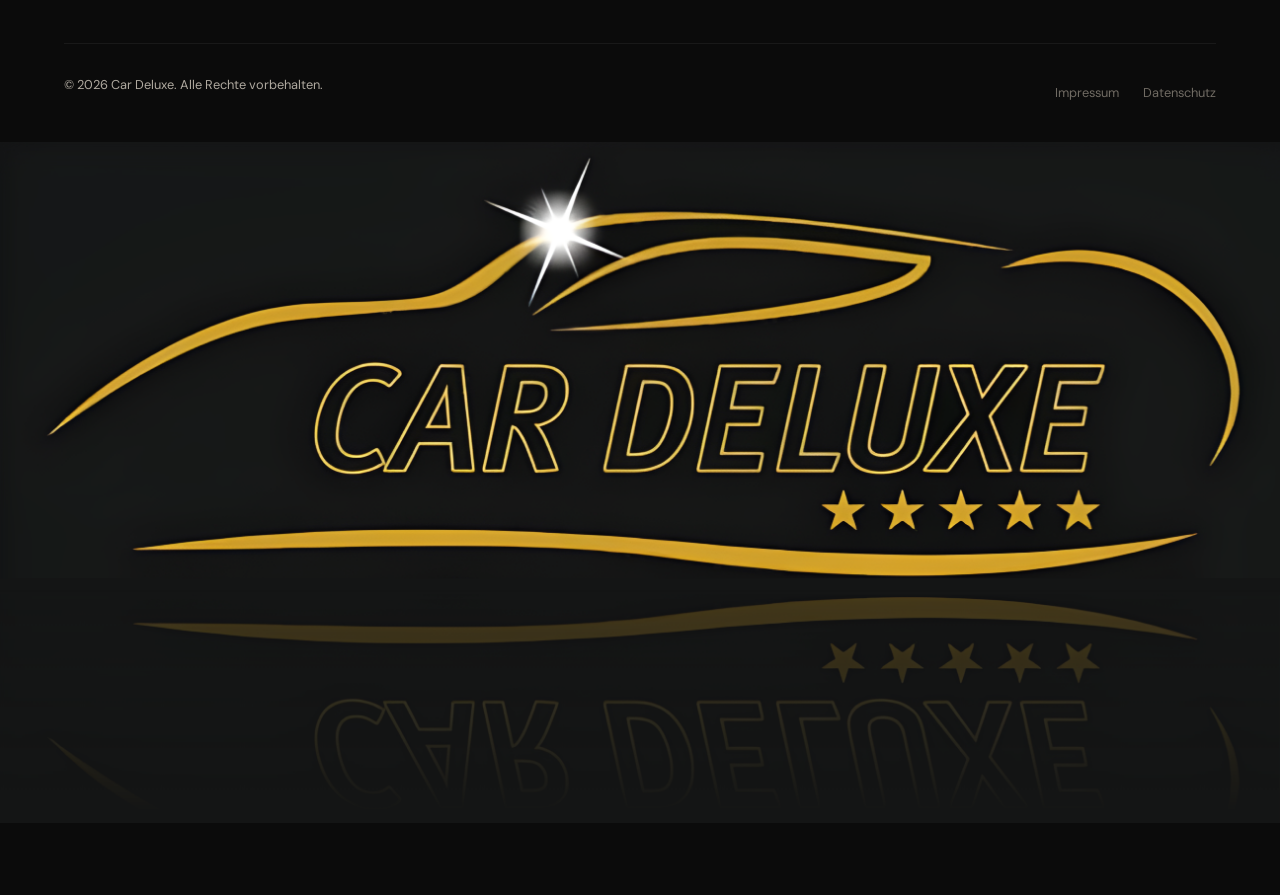
==== commit 7c20a3bf: "fix: fixed video background + trim to 2s Complete restructure of hero video approach: - Video is now" ====
--- a/index.html
+++ b/index.html
@@ -25,7 +25,7 @@
     <link rel="icon" type="image/x-icon" href="favicon.ico">
     <link rel="icon" type="image/png" sizes="32x32" href="favicon-32x32.png">
     <link rel="apple-touch-icon" sizes="180x180" href="apple-touch-icon.png">
-    <link rel="stylesheet" href="styles.css?v=4">
+    <link rel="stylesheet" href="styles.css?v=5">
 </head>
 <body>
 
@@ -67,14 +67,17 @@
         </div>
     </div>
 
-    <!-- Hero Section (scroll-driven video) -->
+    <!-- Fixed video background (stays locked to viewport) -->
+    <div class="hero-video-bg" id="hero-video-bg">
+        <video class="hero-video" muted playsinline preload="auto" poster="images/hero/hero-banner.jpg">
+            <source src="images/hero/hero-video.mp4" type="video/mp4">
+        </video>
+        <div class="hero-video-overlay"></div>
+    </div>
+
+    <!-- Hero Section (scroll-driven video scrub) -->
     <div class="hero-scroll-wrapper" id="hero-scroll-wrapper">
         <section class="hero">
-            <div class="hero-bg">
-                <video class="hero-video" muted playsinline preload="auto" poster="images/hero/hero-banner.jpg">
-                    <source src="images/hero/hero-video.mp4" type="video/mp4">
-                </video>
-            </div>
             <div class="container">
                 <div class="hero-content">
                     <div class="hero-badge">Fahrzeugpflege &amp; Dellentechnik</div>
@@ -540,6 +543,6 @@
     }
     </script>
 
-    <script src="script.js?v=4"></script>
+    <script src="script.js?v=5"></script>
 </body>
 </html>
--- a/styles.css
+++ b/styles.css
@@ -1357,46 +1357,25 @@
 
 /* 9a. HOMEPAGE */
 
-/* Hero scroll-driven wrapper */
-.hero-scroll-wrapper {
-    height: 250vh;
-    position: relative;
-}
-
-.hero-scroll-wrapper .hero {
-    position: sticky;
+/* Fixed video background — always locked to viewport */
+.hero-video-bg {
+    position: fixed;
     top: 0;
+    left: 0;
+    width: 100%;
     height: 100vh;
-    z-index: 1;
-}
-
-.hero {
-    min-height: 100vh;
-    height: 100vh;
-    display: flex;
-    align-items: center;
-    justify-content: center;
+    z-index: 0;
     overflow: hidden;
-    background: var(--bg);
-}
-
-.hero-bg {
-    position: absolute;
-    inset: 0;
-    z-index: 0;
-}
-
-.hero-bg video {
+}
+
+.hero-video-bg video {
     display: block;
-    position: absolute;
-    inset: 0;
     width: 100%;
     height: 100%;
     object-fit: cover;
 }
 
-.hero-bg::after {
-    content: '';
+.hero-video-overlay {
     position: absolute;
     inset: 0;
     background: linear-gradient(
@@ -1406,6 +1385,24 @@
         rgba(11, 11, 11, 0.7) 80%,
         rgba(11, 11, 11, 1) 100%
     );
+    pointer-events: none;
+}
+
+/* Hero scroll-driven wrapper */
+.hero-scroll-wrapper {
+    height: 180vh;
+    position: relative;
+    z-index: 1;
+}
+
+.hero {
+    min-height: 100vh;
+    height: 100vh;
+    display: flex;
+    align-items: center;
+    justify-content: center;
+    overflow: hidden;
+    background: transparent; /* transparent so fixed video shows through */
 }
 
 .hero-content {
@@ -1550,6 +1547,13 @@
 }
 
 /* Trust bar */
+/* Everything after hero must sit above the fixed video bg */
+.trust-bar,
+.trust-bar ~ * {
+    position: relative;
+    z-index: 2;
+}
+
 .trust-bar {
     background: var(--bg-surface);
     padding: 40px 0;
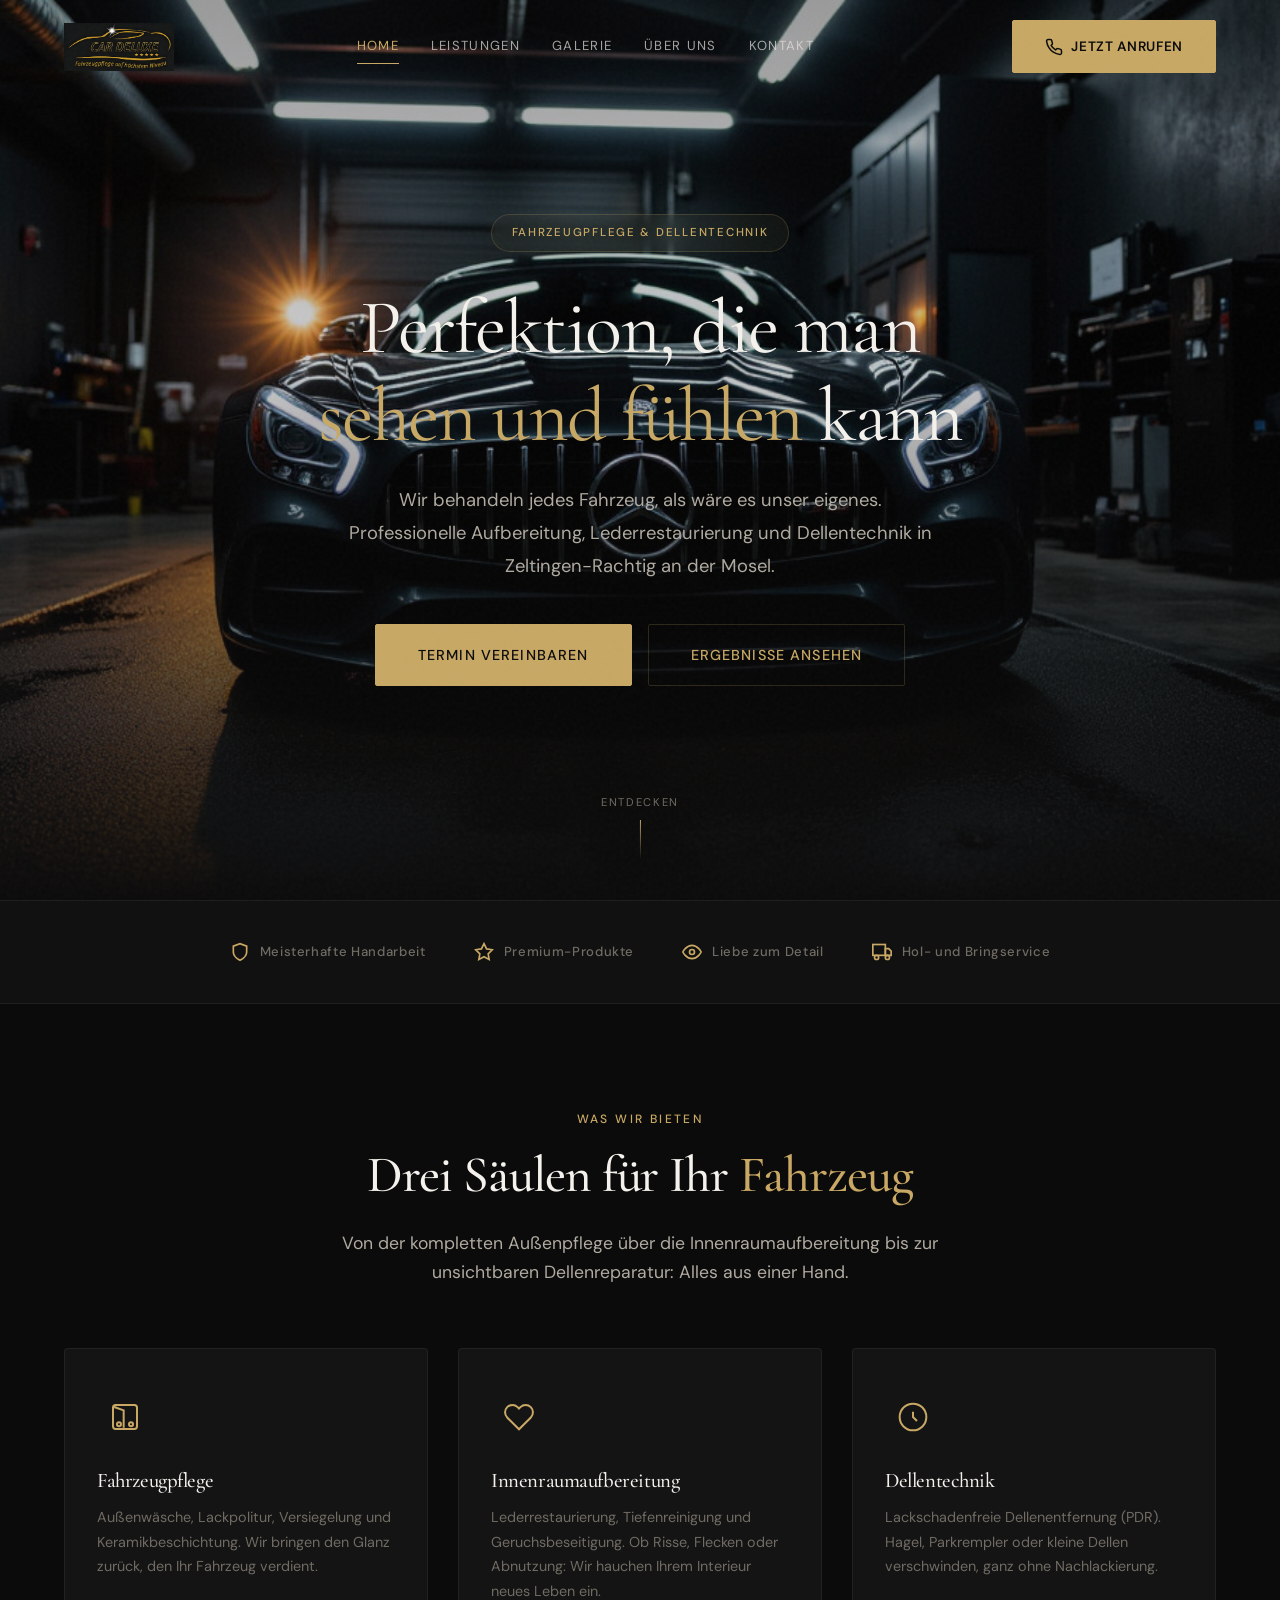
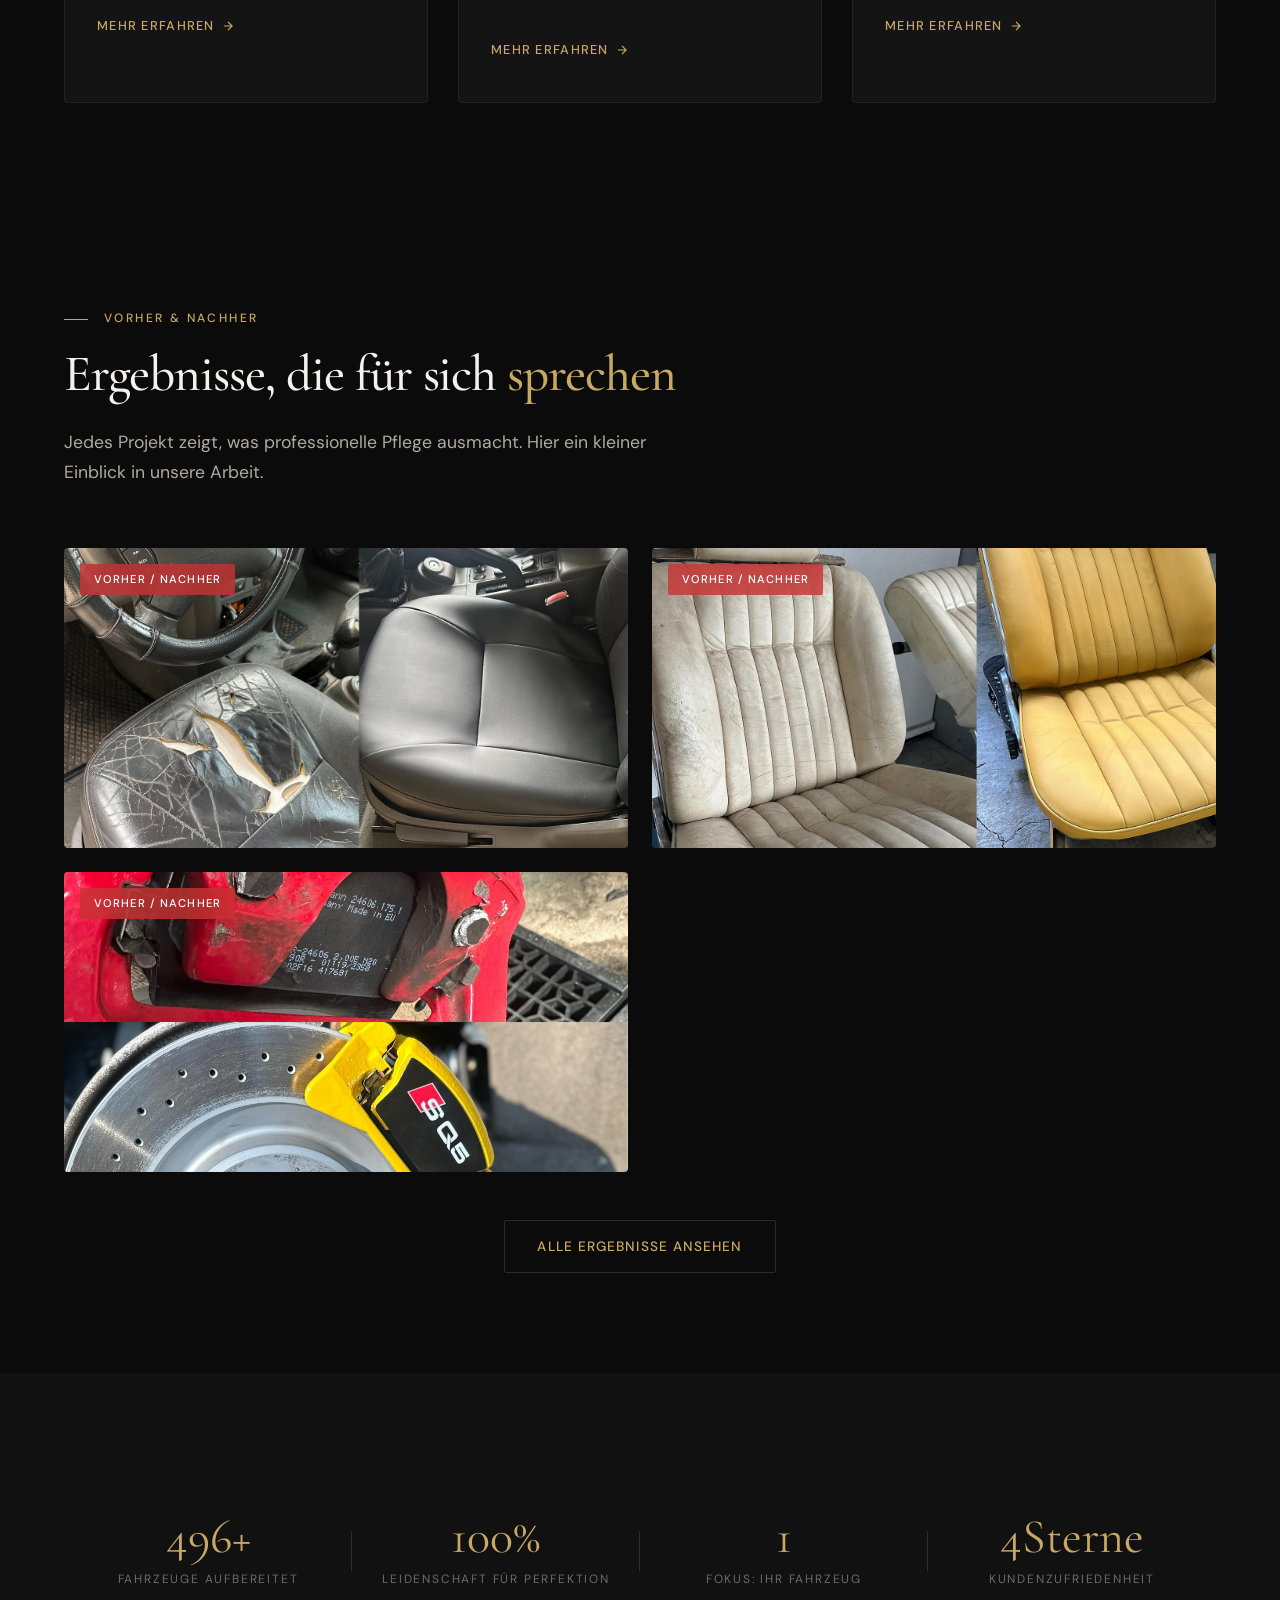
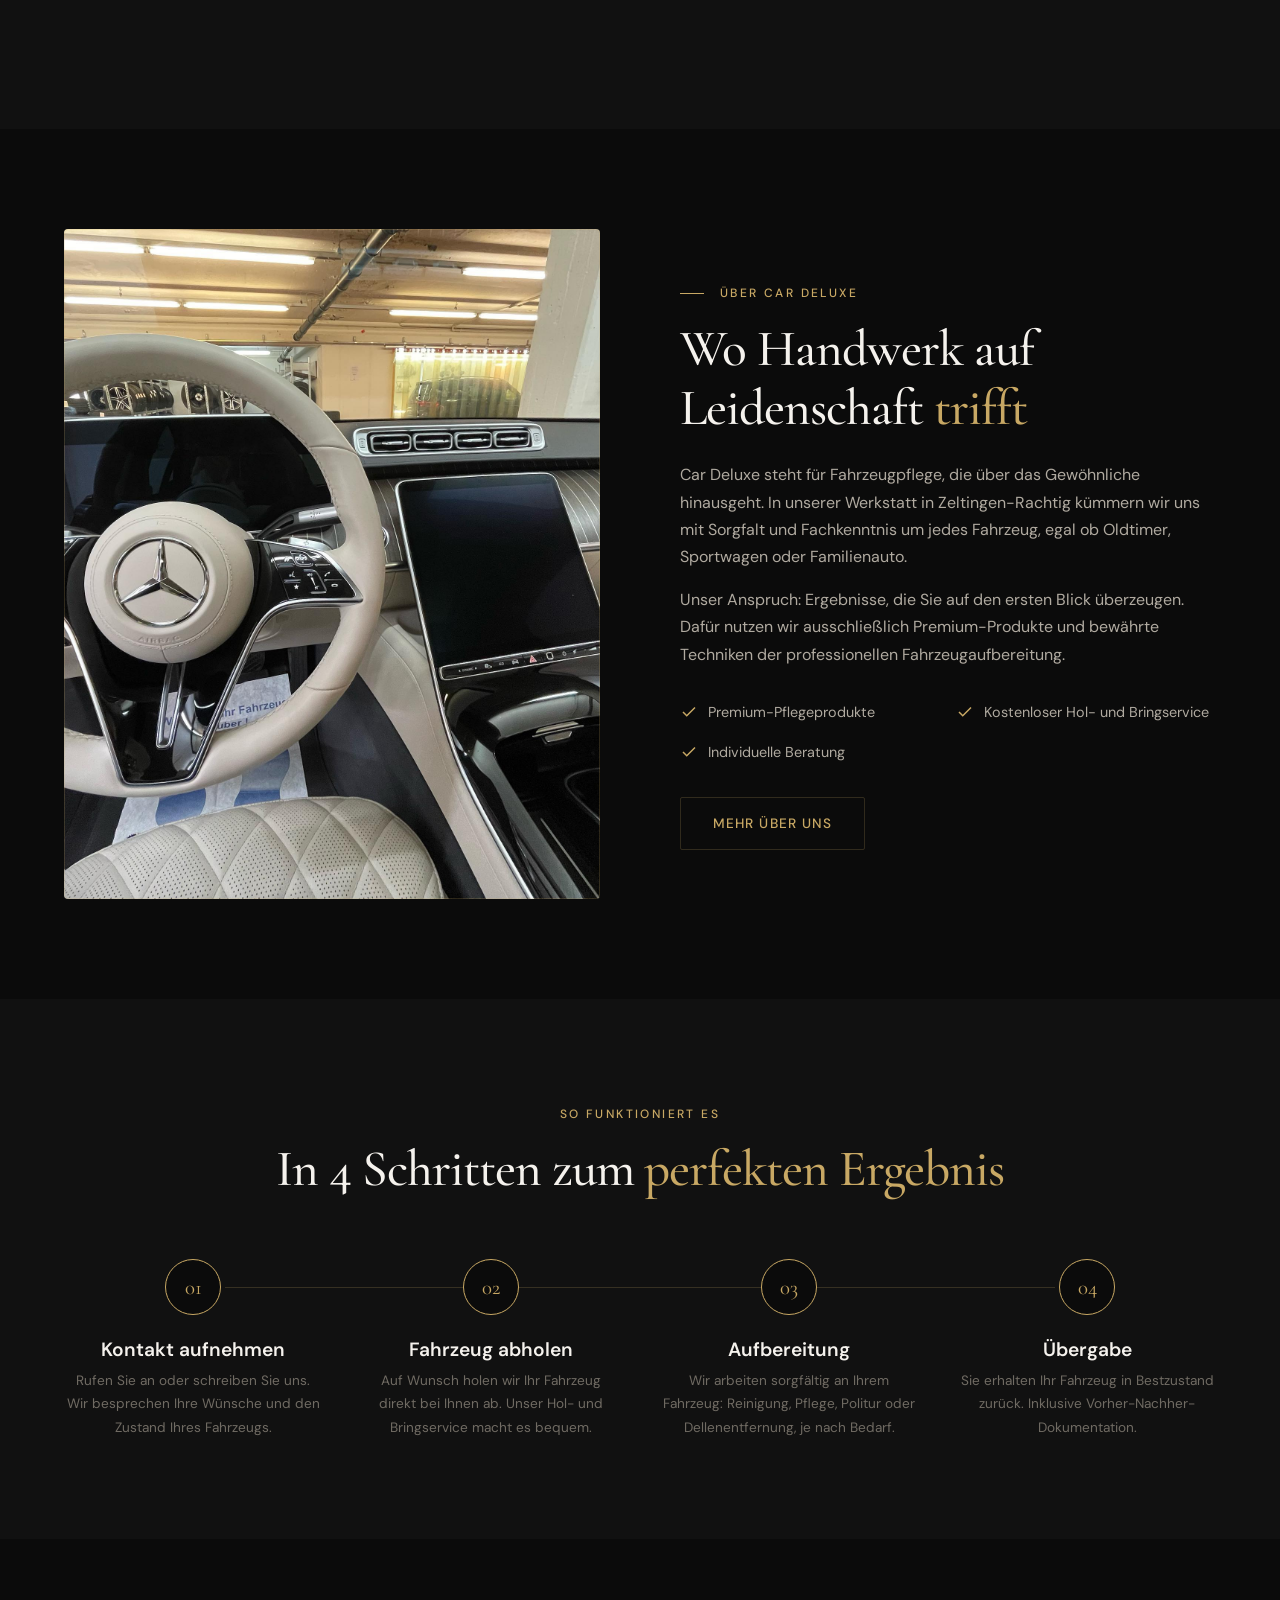
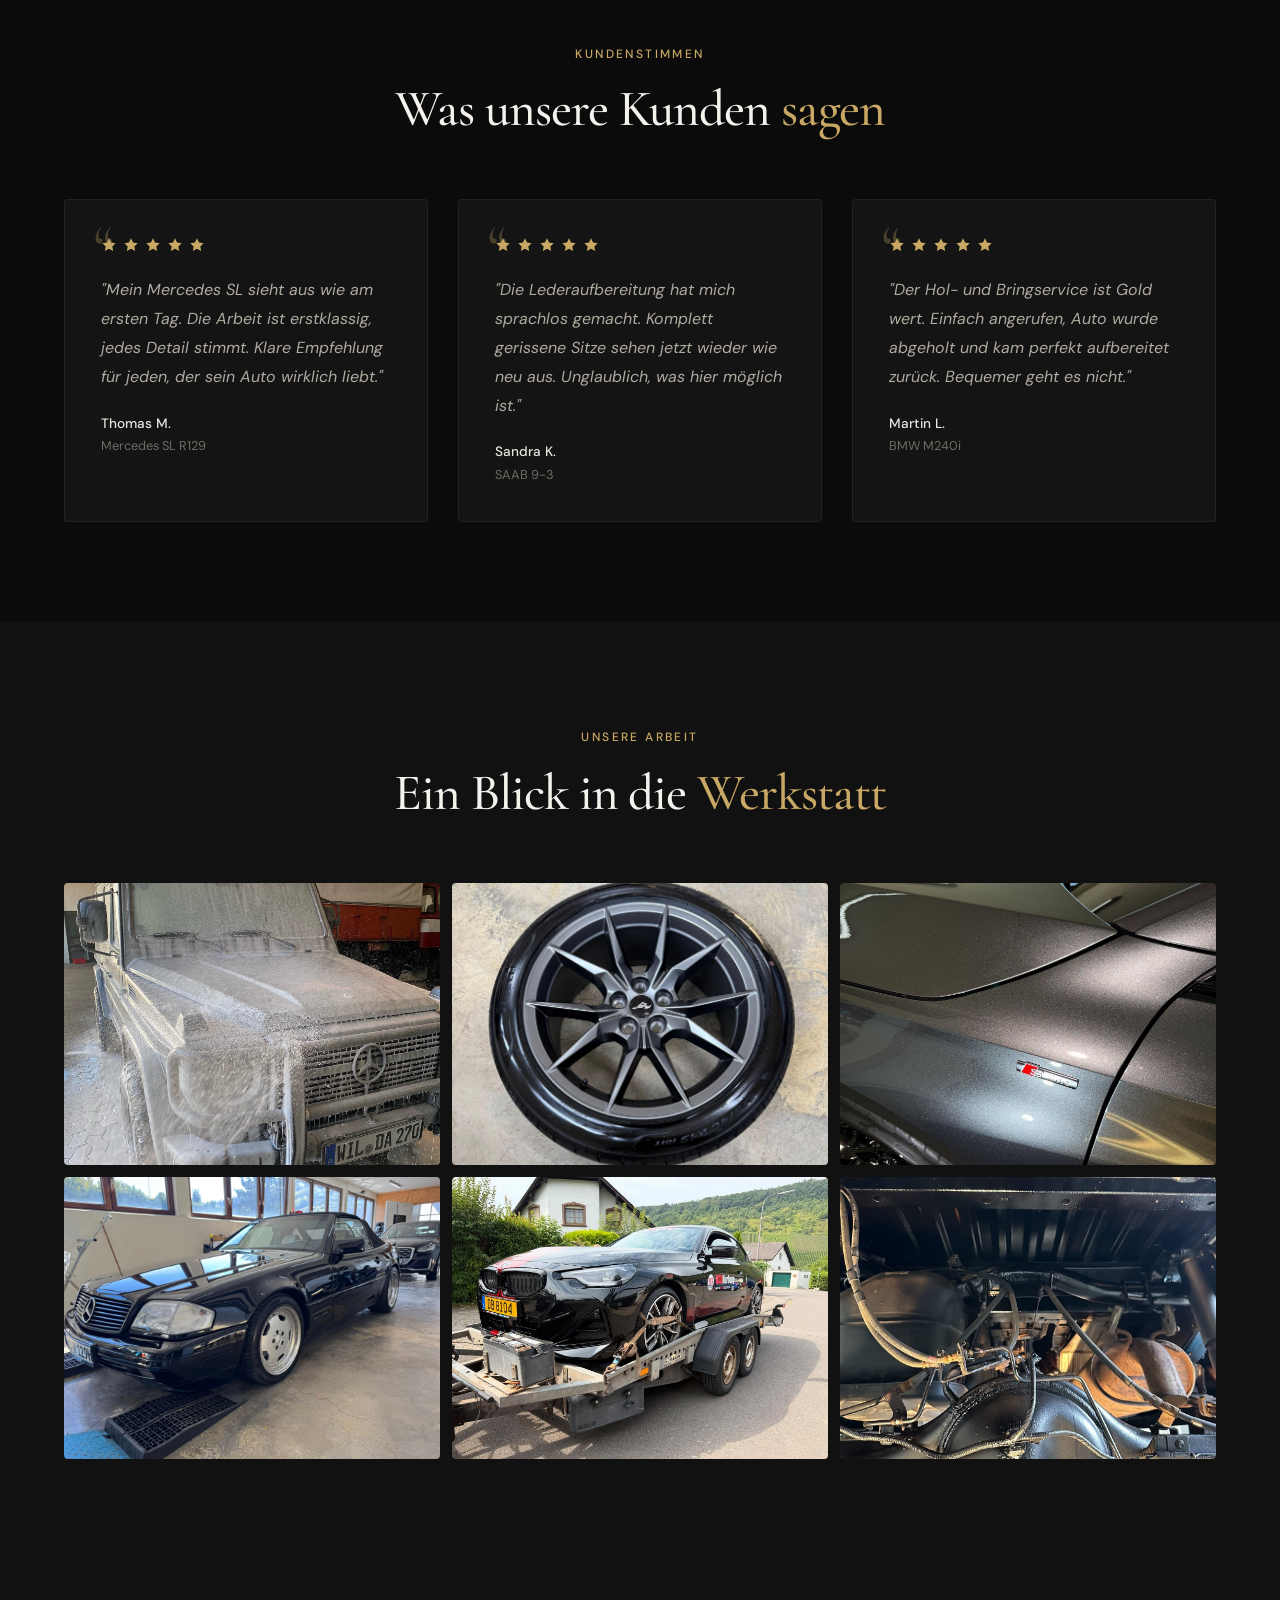
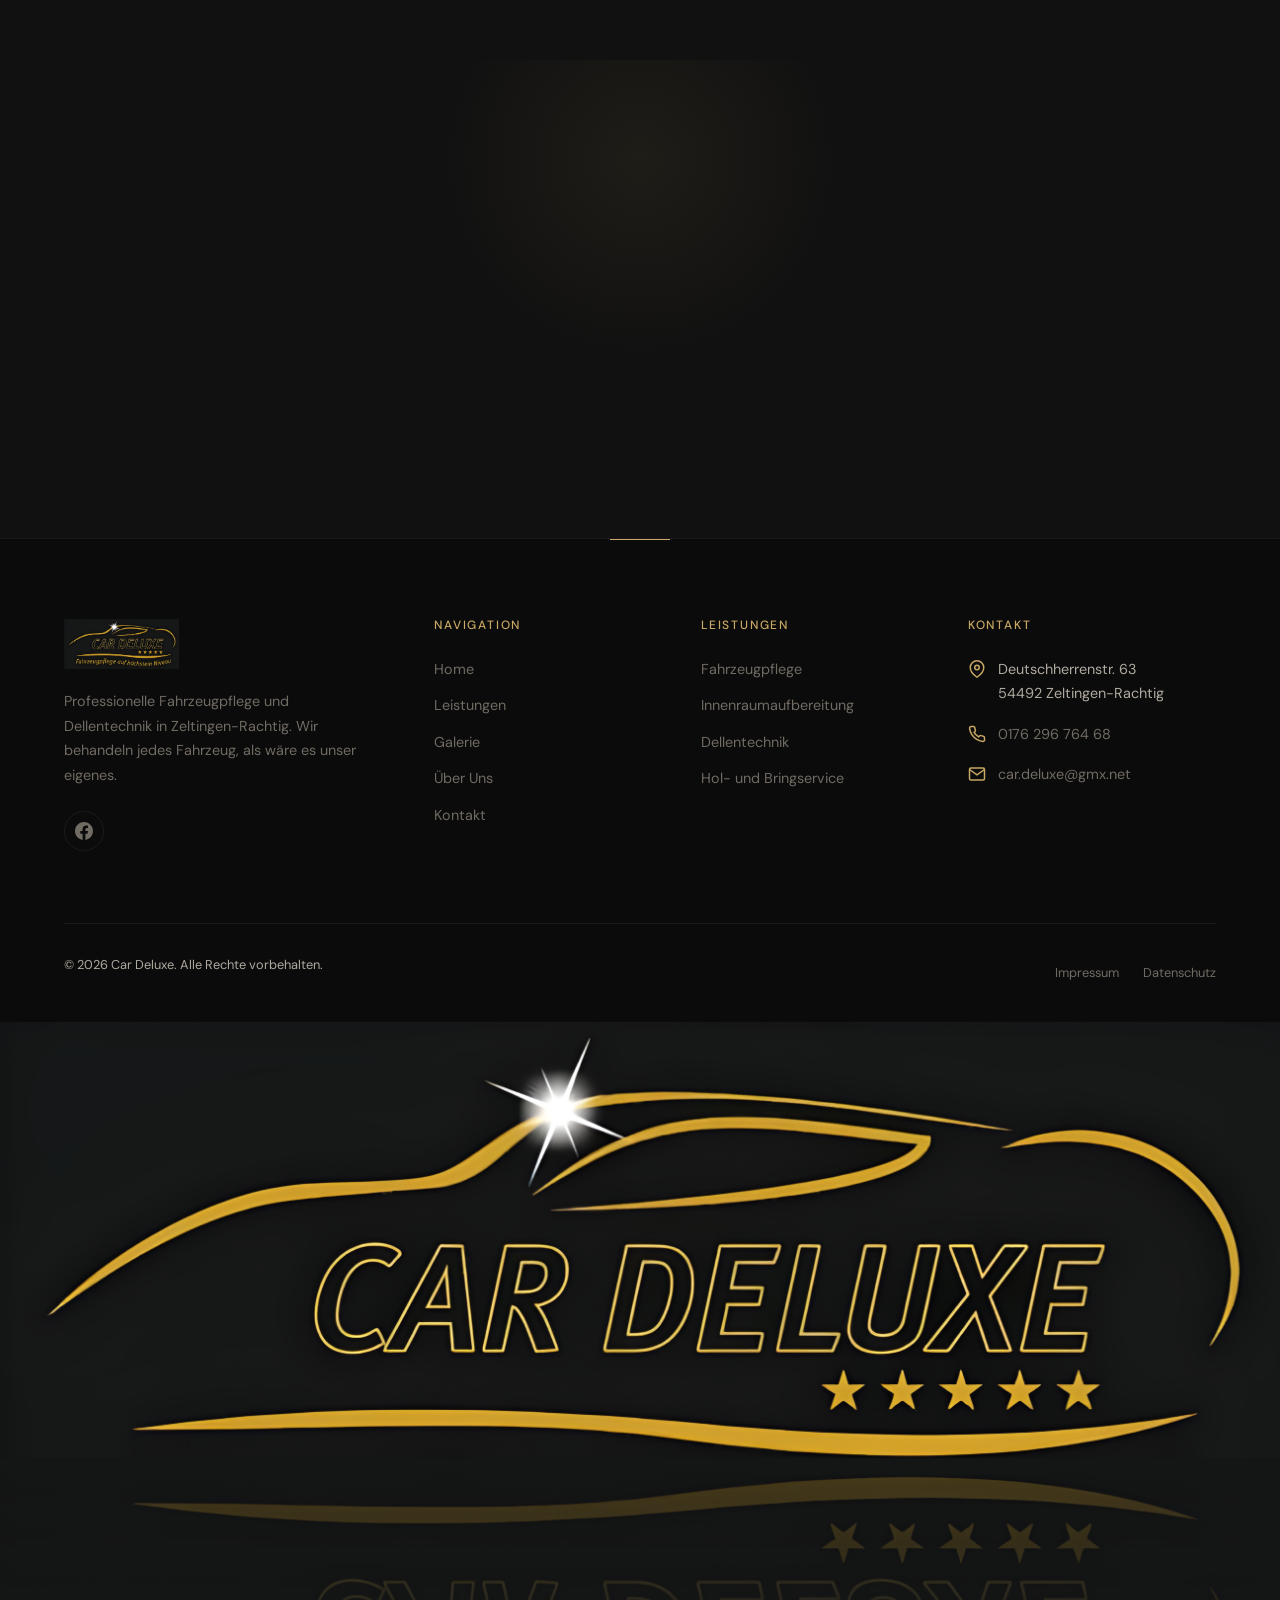
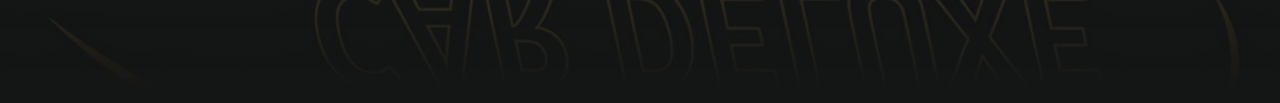
==== commit ad357b00: "feat: boomerang loop hero video (replaces scroll-driven scrub) - Replace scroll-driven video scrubbi" ====
--- a/index.html
+++ b/index.html
@@ -25,7 +25,7 @@
     <link rel="icon" type="image/x-icon" href="favicon.ico">
     <link rel="icon" type="image/png" sizes="32x32" href="favicon-32x32.png">
     <link rel="apple-touch-icon" sizes="180x180" href="apple-touch-icon.png">
-    <link rel="stylesheet" href="styles.css?v=5">
+    <link rel="stylesheet" href="styles.css?v=6">
 </head>
 <body>
 
@@ -67,34 +67,30 @@
         </div>
     </div>
 
-    <!-- Fixed video background (stays locked to viewport) -->
-    <div class="hero-video-bg" id="hero-video-bg">
-        <video class="hero-video" muted playsinline preload="auto" poster="images/hero/hero-banner.jpg">
-            <source src="images/hero/hero-video.mp4" type="video/mp4">
-        </video>
-        <div class="hero-video-overlay"></div>
-    </div>
-
-    <!-- Hero Section (scroll-driven video scrub) -->
-    <div class="hero-scroll-wrapper" id="hero-scroll-wrapper">
-        <section class="hero">
-            <div class="container">
-                <div class="hero-content">
-                    <div class="hero-badge">Fahrzeugpflege &amp; Dellentechnik</div>
-                    <h1>Perfektion, die man<br><em>sehen und fühlen</em> kann</h1>
-                    <p class="hero-sub">Wir behandeln jedes Fahrzeug, als wäre es unser eigenes. Professionelle Aufbereitung, Lederrestaurierung und Dellentechnik in Zeltingen-Rachtig an der Mosel.</p>
-                    <div class="hero-actions">
-                        <a href="kontakt.html" class="btn btn--gold btn--large">Termin vereinbaren</a>
-                        <a href="galerie.html" class="btn btn--outline btn--large">Ergebnisse ansehen</a>
-                    </div>
-                </div>
-            </div>
-            <a href="#leistungen" class="hero-scroll" aria-label="Weiter scrollen">
-                <span>Entdecken</span>
-                <div class="hero-scroll-line"></div>
-            </a>
-        </section>
-    </div>
+    <!-- Hero Section -->
+    <section class="hero">
+        <div class="hero-video-wrap">
+            <video class="hero-video" autoplay muted loop playsinline preload="auto" poster="images/hero/hero-banner.jpg">
+                <source src="images/hero/hero-video.mp4" type="video/mp4">
+            </video>
+            <div class="hero-video-overlay"></div>
+        </div>
+        <div class="container">
+            <div class="hero-content">
+                <div class="hero-badge">Fahrzeugpflege &amp; Dellentechnik</div>
+                <h1>Perfektion, die man<br><em>sehen und fühlen</em> kann</h1>
+                <p class="hero-sub">Wir behandeln jedes Fahrzeug, als wäre es unser eigenes. Professionelle Aufbereitung, Lederrestaurierung und Dellentechnik in Zeltingen-Rachtig an der Mosel.</p>
+                <div class="hero-actions">
+                    <a href="kontakt.html" class="btn btn--gold btn--large">Termin vereinbaren</a>
+                    <a href="galerie.html" class="btn btn--outline btn--large">Ergebnisse ansehen</a>
+                </div>
+            </div>
+        </div>
+        <a href="#leistungen" class="hero-scroll" aria-label="Weiter scrollen">
+            <span>Entdecken</span>
+            <div class="hero-scroll-line"></div>
+        </a>
+    </section>
 
     <!-- Trust Bar -->
     <section class="trust-bar">
@@ -543,6 +539,6 @@
     }
     </script>
 
-    <script src="script.js?v=5"></script>
+    <script src="script.js?v=6"></script>
 </body>
 </html>
--- a/styles.css
+++ b/styles.css
@@ -1357,18 +1357,26 @@
 
 /* 9a. HOMEPAGE */
 
-/* Fixed video background — always locked to viewport */
-.hero-video-bg {
-    position: fixed;
-    top: 0;
-    left: 0;
-    width: 100%;
+/* Hero — video background with autoplay boomerang loop */
+.hero {
+    position: relative;
+    min-height: 100vh;
     height: 100vh;
+    display: flex;
+    align-items: center;
+    justify-content: center;
+    overflow: hidden;
+    background: var(--bg-dark);
+}
+
+.hero-video-wrap {
+    position: absolute;
+    inset: 0;
     z-index: 0;
     overflow: hidden;
 }
 
-.hero-video-bg video {
+.hero-video-wrap video {
     display: block;
     width: 100%;
     height: 100%;
@@ -1388,23 +1396,6 @@
     pointer-events: none;
 }
 
-/* Hero scroll-driven wrapper */
-.hero-scroll-wrapper {
-    height: 180vh;
-    position: relative;
-    z-index: 1;
-}
-
-.hero {
-    min-height: 100vh;
-    height: 100vh;
-    display: flex;
-    align-items: center;
-    justify-content: center;
-    overflow: hidden;
-    background: transparent; /* transparent so fixed video shows through */
-}
-
 .hero-content {
     position: relative;
     z-index: 1;
@@ -1547,13 +1538,6 @@
 }
 
 /* Trust bar */
-/* Everything after hero must sit above the fixed video bg */
-.trust-bar,
-.trust-bar ~ * {
-    position: relative;
-    z-index: 2;
-}
-
 .trust-bar {
     background: var(--bg-surface);
     padding: 40px 0;
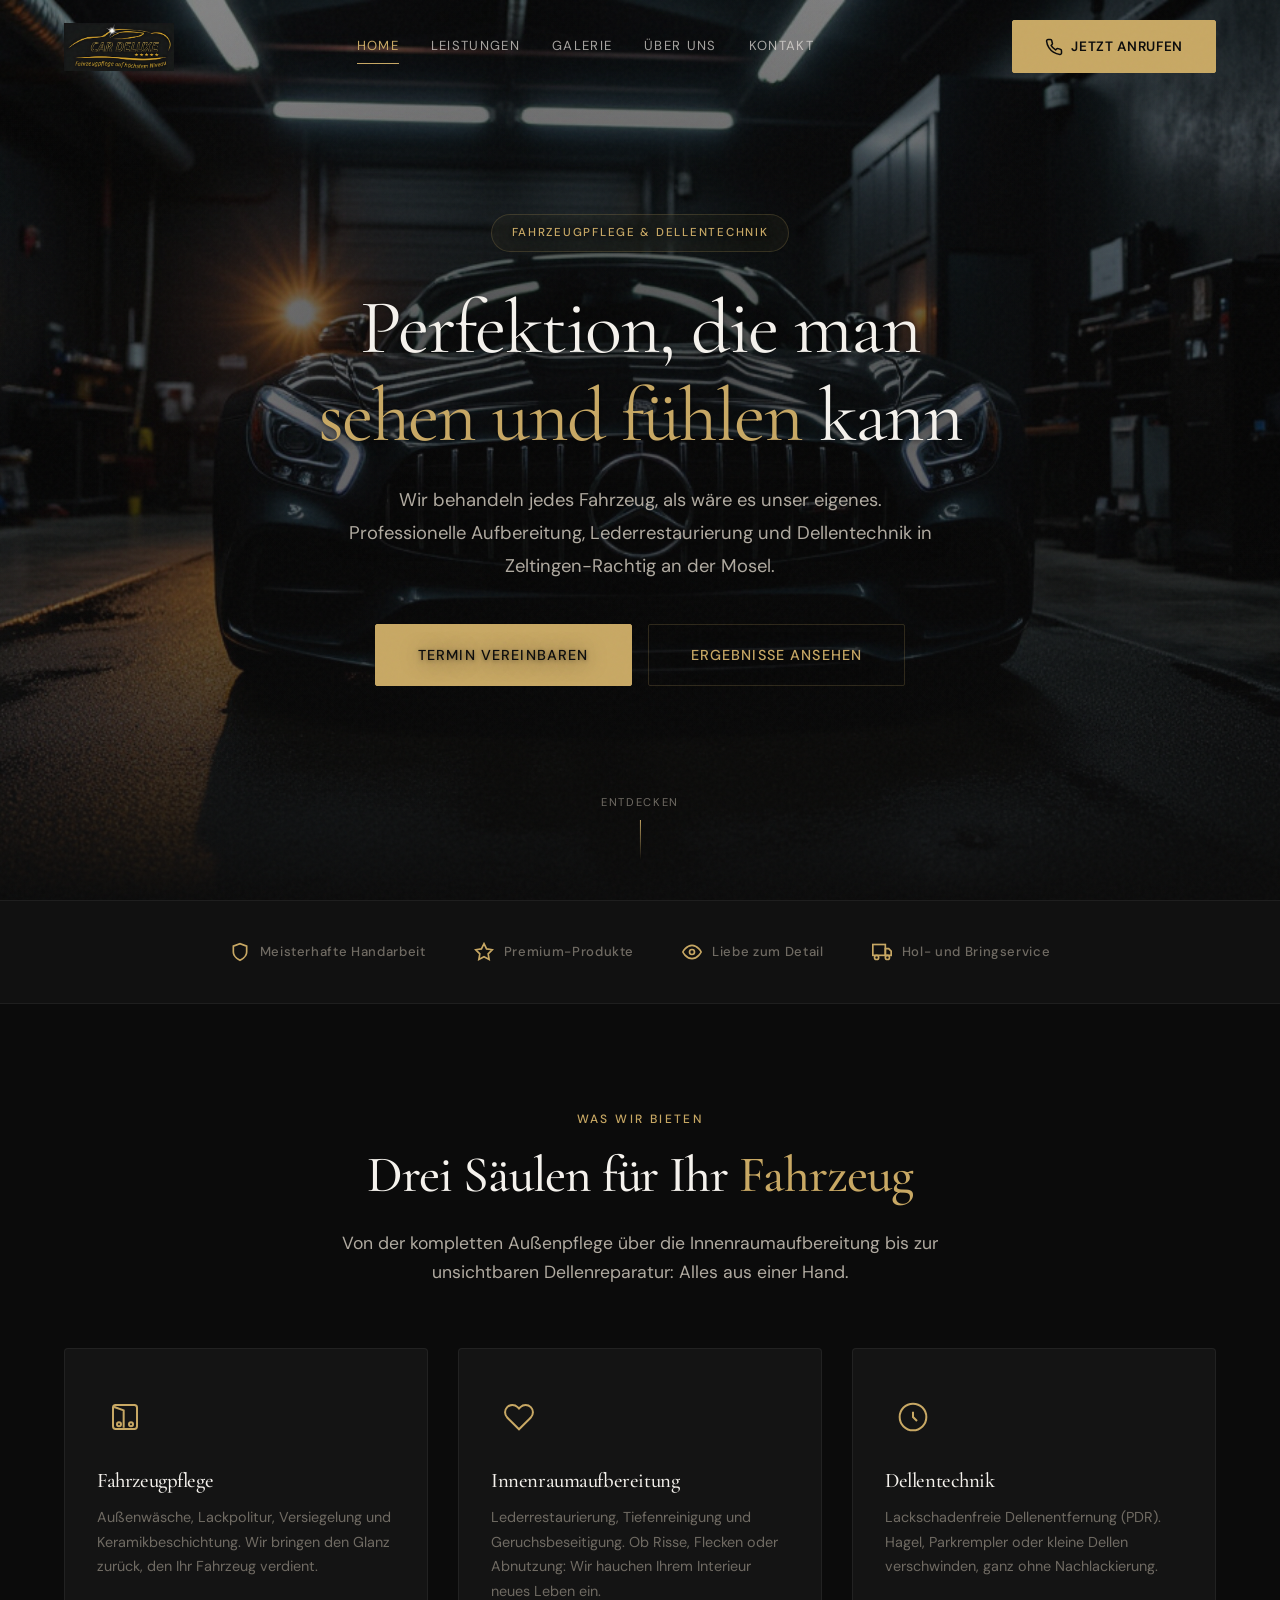
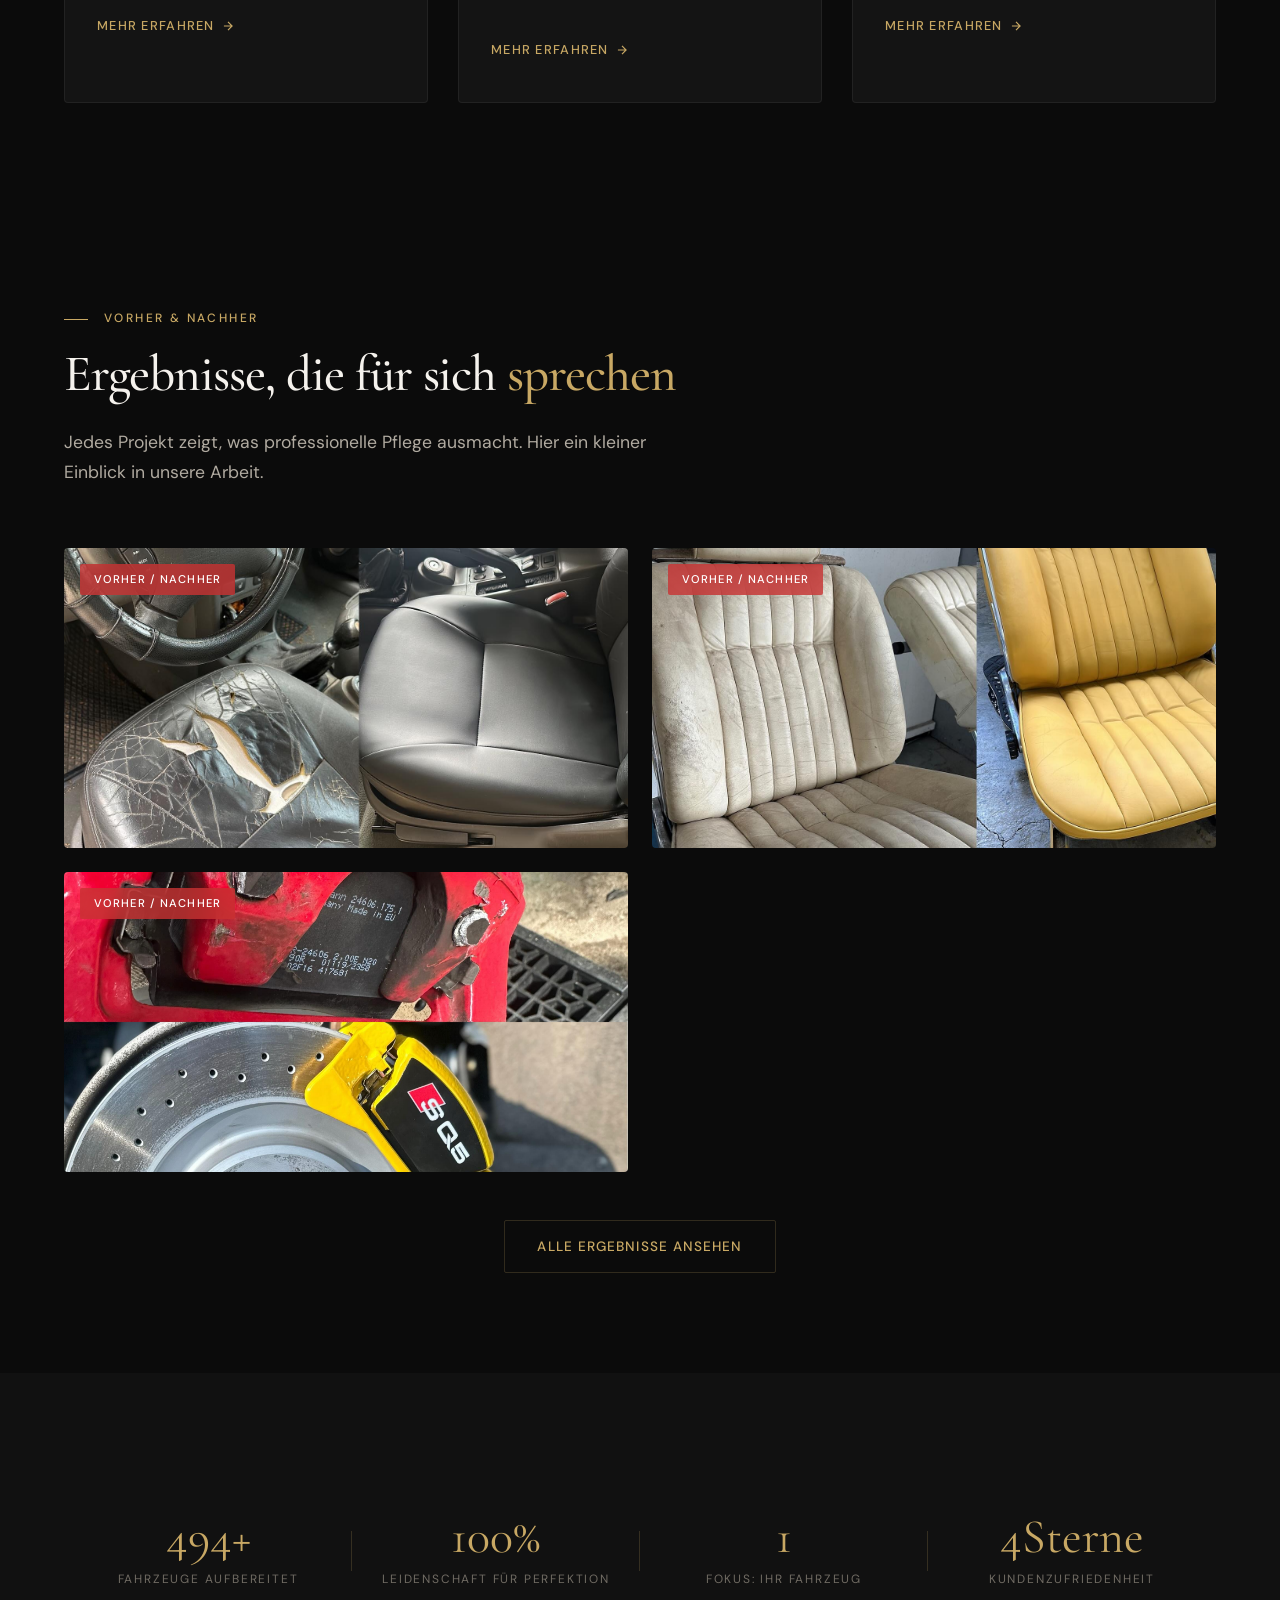
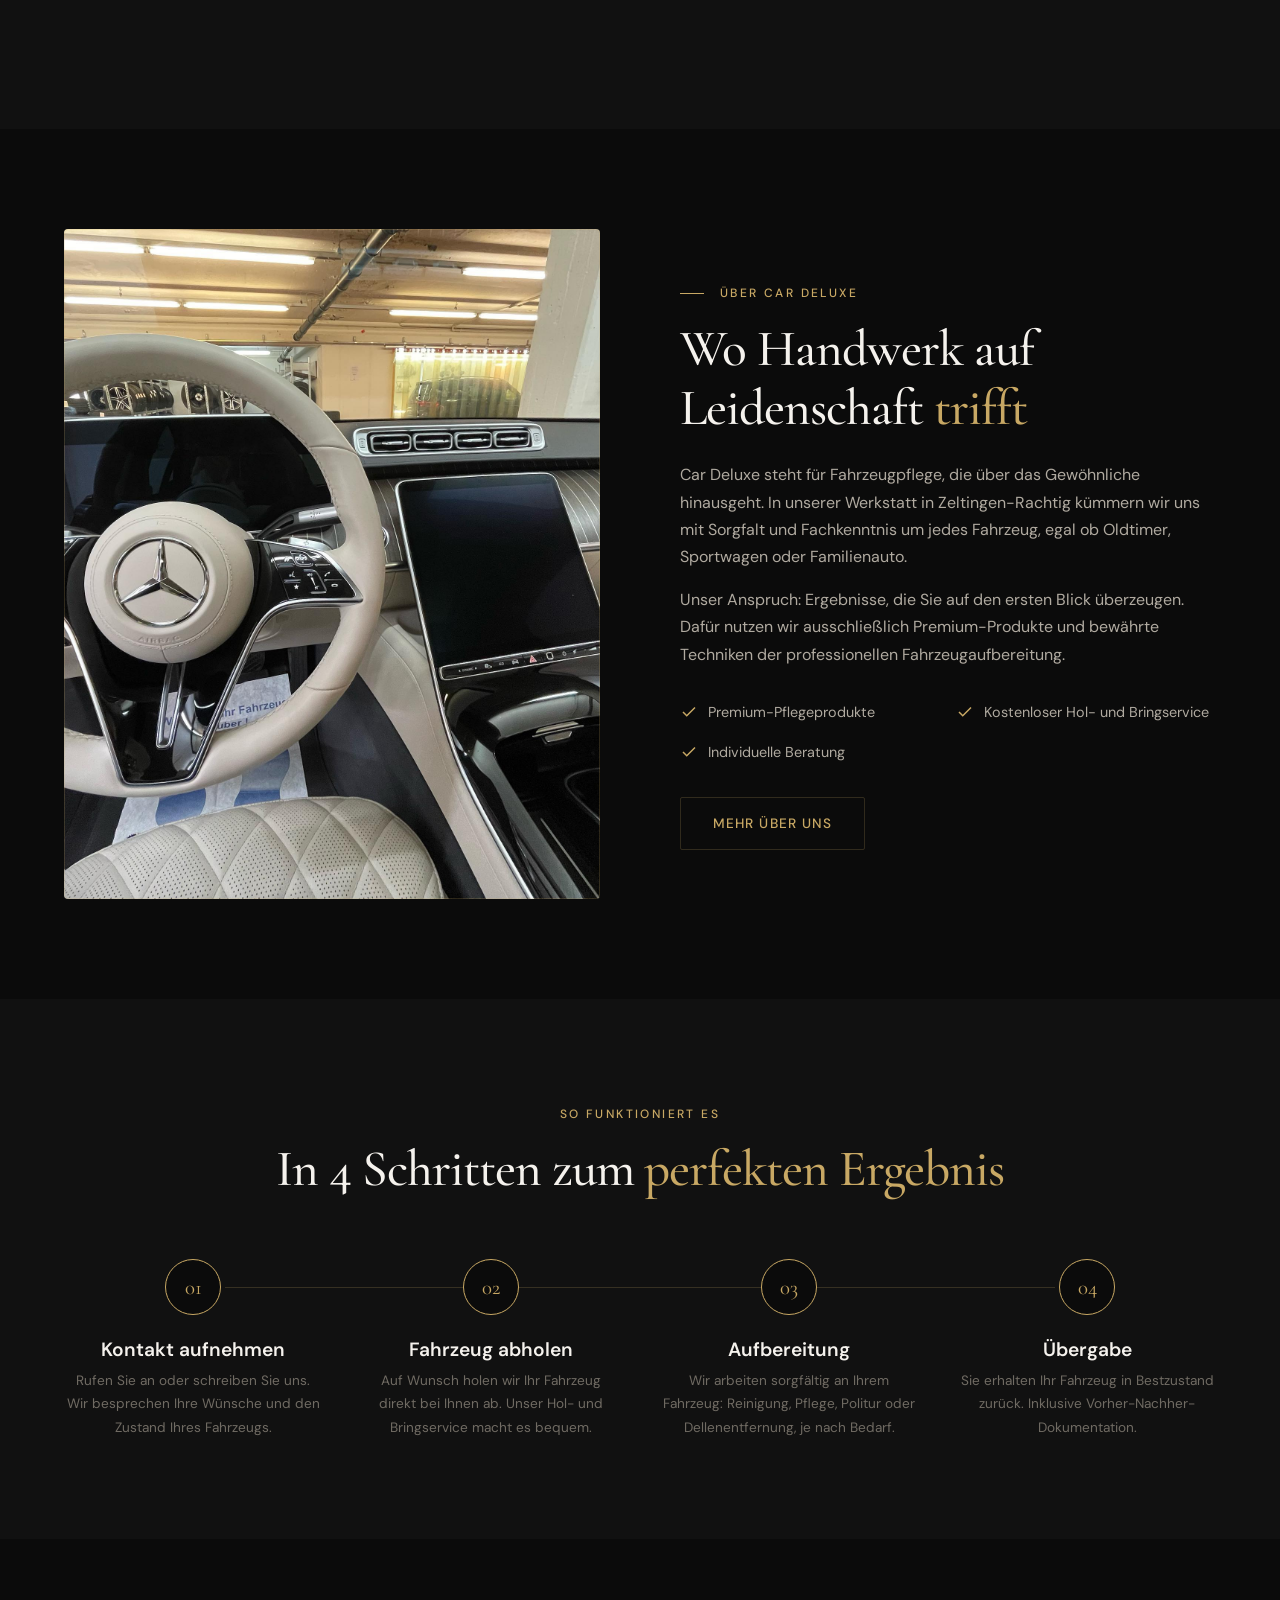
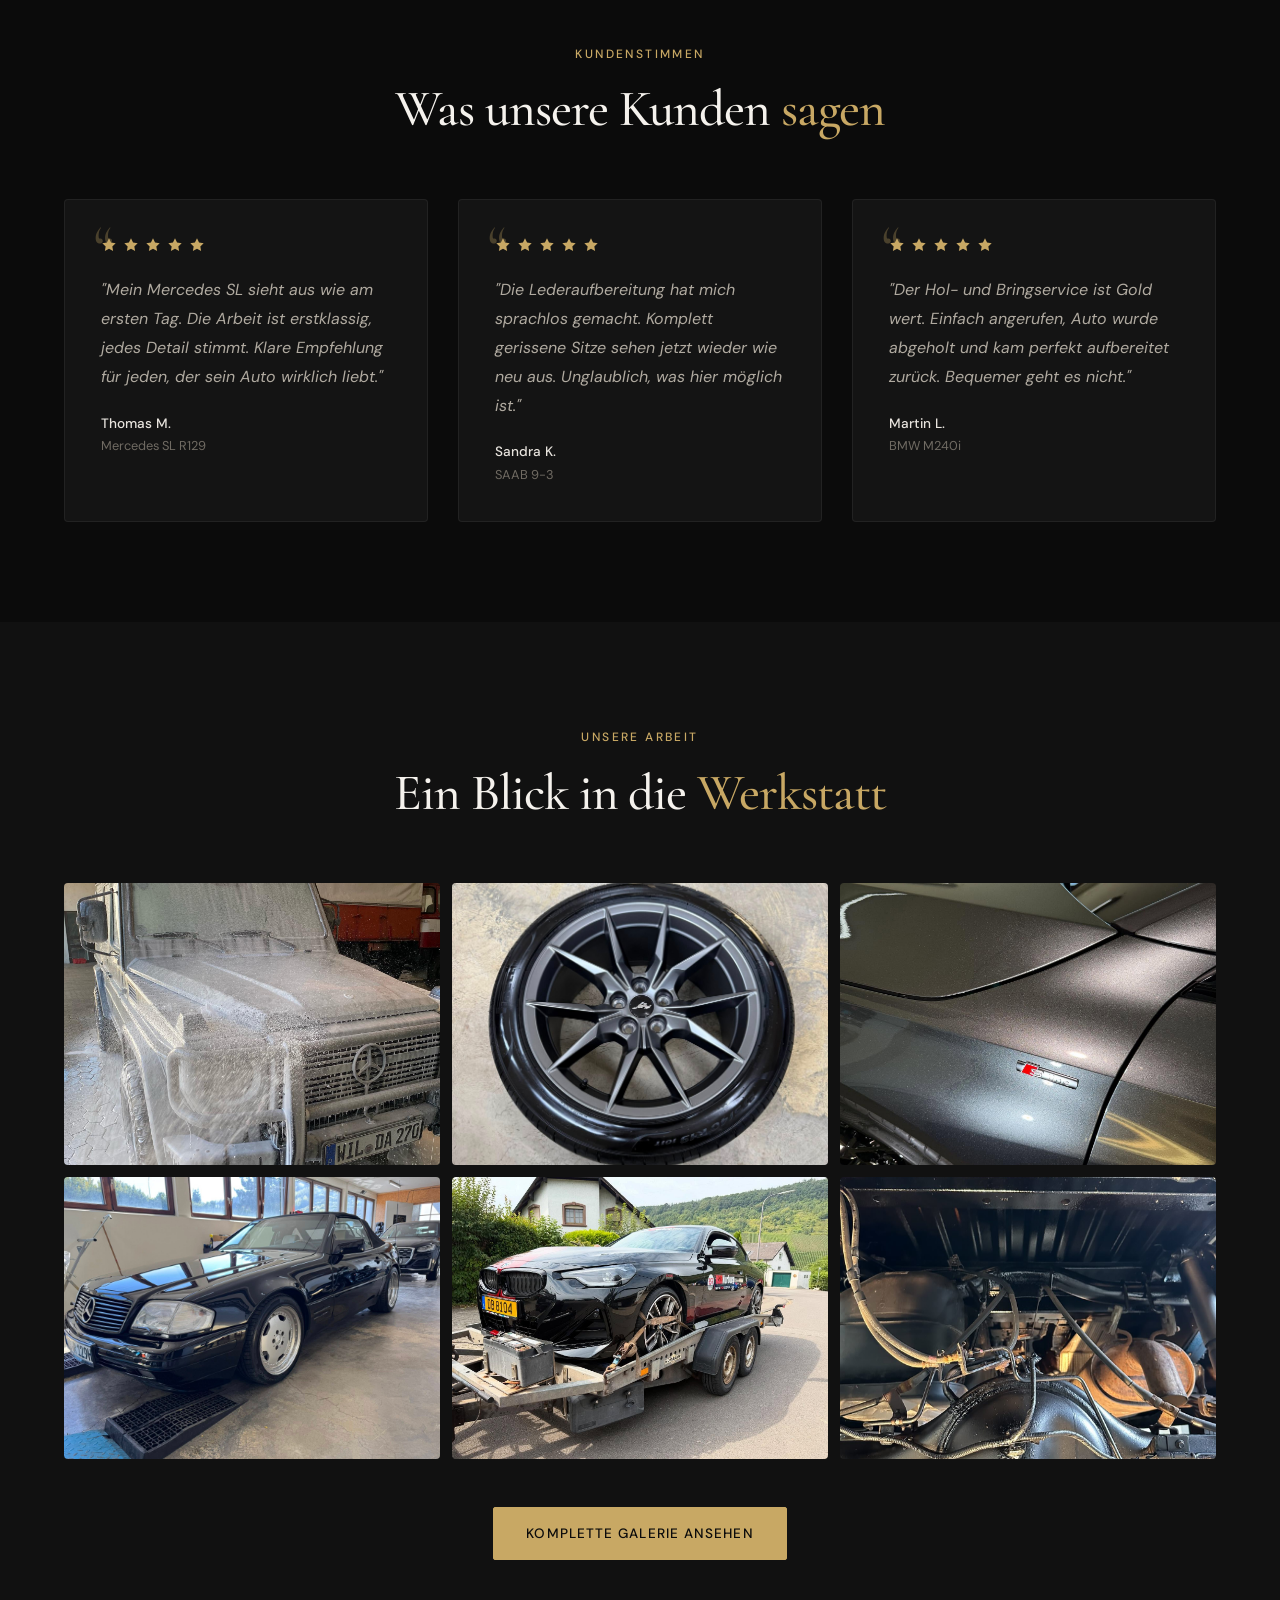
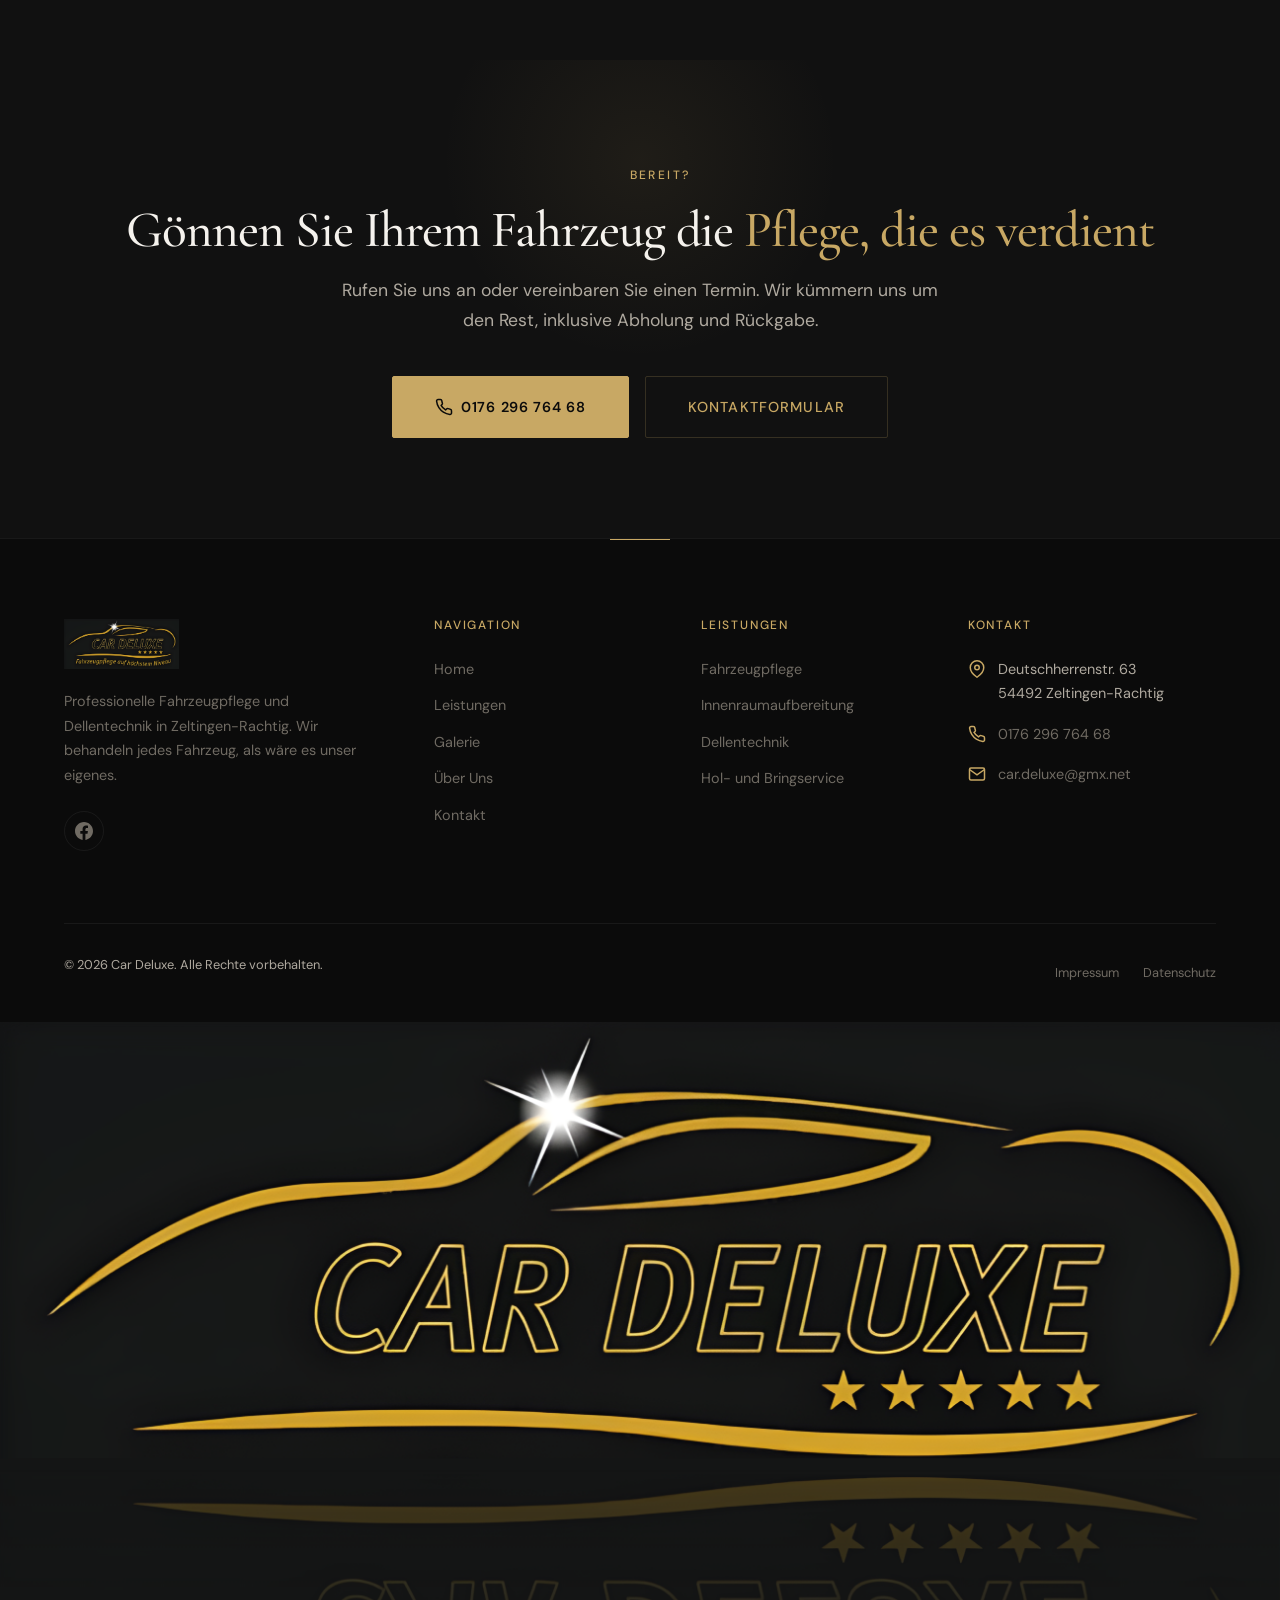
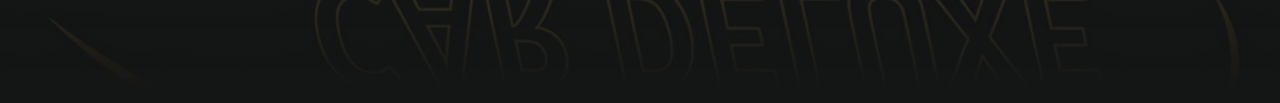
==== commit c6bdbd67: "fix: improve hero text readability over video background - Strengthen overlay gradient (0.4-0.5 opac" ====
--- a/index.html
+++ b/index.html
@@ -25,7 +25,7 @@
     <link rel="icon" type="image/x-icon" href="favicon.ico">
     <link rel="icon" type="image/png" sizes="32x32" href="favicon-32x32.png">
     <link rel="apple-touch-icon" sizes="180x180" href="apple-touch-icon.png">
-    <link rel="stylesheet" href="styles.css?v=6">
+    <link rel="stylesheet" href="styles.css?v=7">
 </head>
 <body>
 
--- a/styles.css
+++ b/styles.css
@@ -1386,13 +1386,16 @@
 .hero-video-overlay {
     position: absolute;
     inset: 0;
-    background: linear-gradient(
-        to bottom,
-        rgba(11, 11, 11, 0.4) 0%,
-        rgba(11, 11, 11, 0.2) 40%,
-        rgba(11, 11, 11, 0.7) 80%,
-        rgba(11, 11, 11, 1) 100%
-    );
+    background:
+        radial-gradient(ellipse 70% 50% at 50% 45%, rgba(11, 11, 11, 0.55) 0%, transparent 100%),
+        linear-gradient(
+            to bottom,
+            rgba(11, 11, 11, 0.5) 0%,
+            rgba(11, 11, 11, 0.45) 30%,
+            rgba(11, 11, 11, 0.4) 50%,
+            rgba(11, 11, 11, 0.7) 80%,
+            rgba(11, 11, 11, 1) 100%
+        );
     pointer-events: none;
 }
 
@@ -1403,6 +1406,7 @@
     max-width: 900px;
     margin: 0 auto;
     padding: 0 24px;
+    text-shadow: 0 2px 20px rgba(0, 0, 0, 0.6), 0 1px 4px rgba(0, 0, 0, 0.4);
 }
 
 .hero-badge {
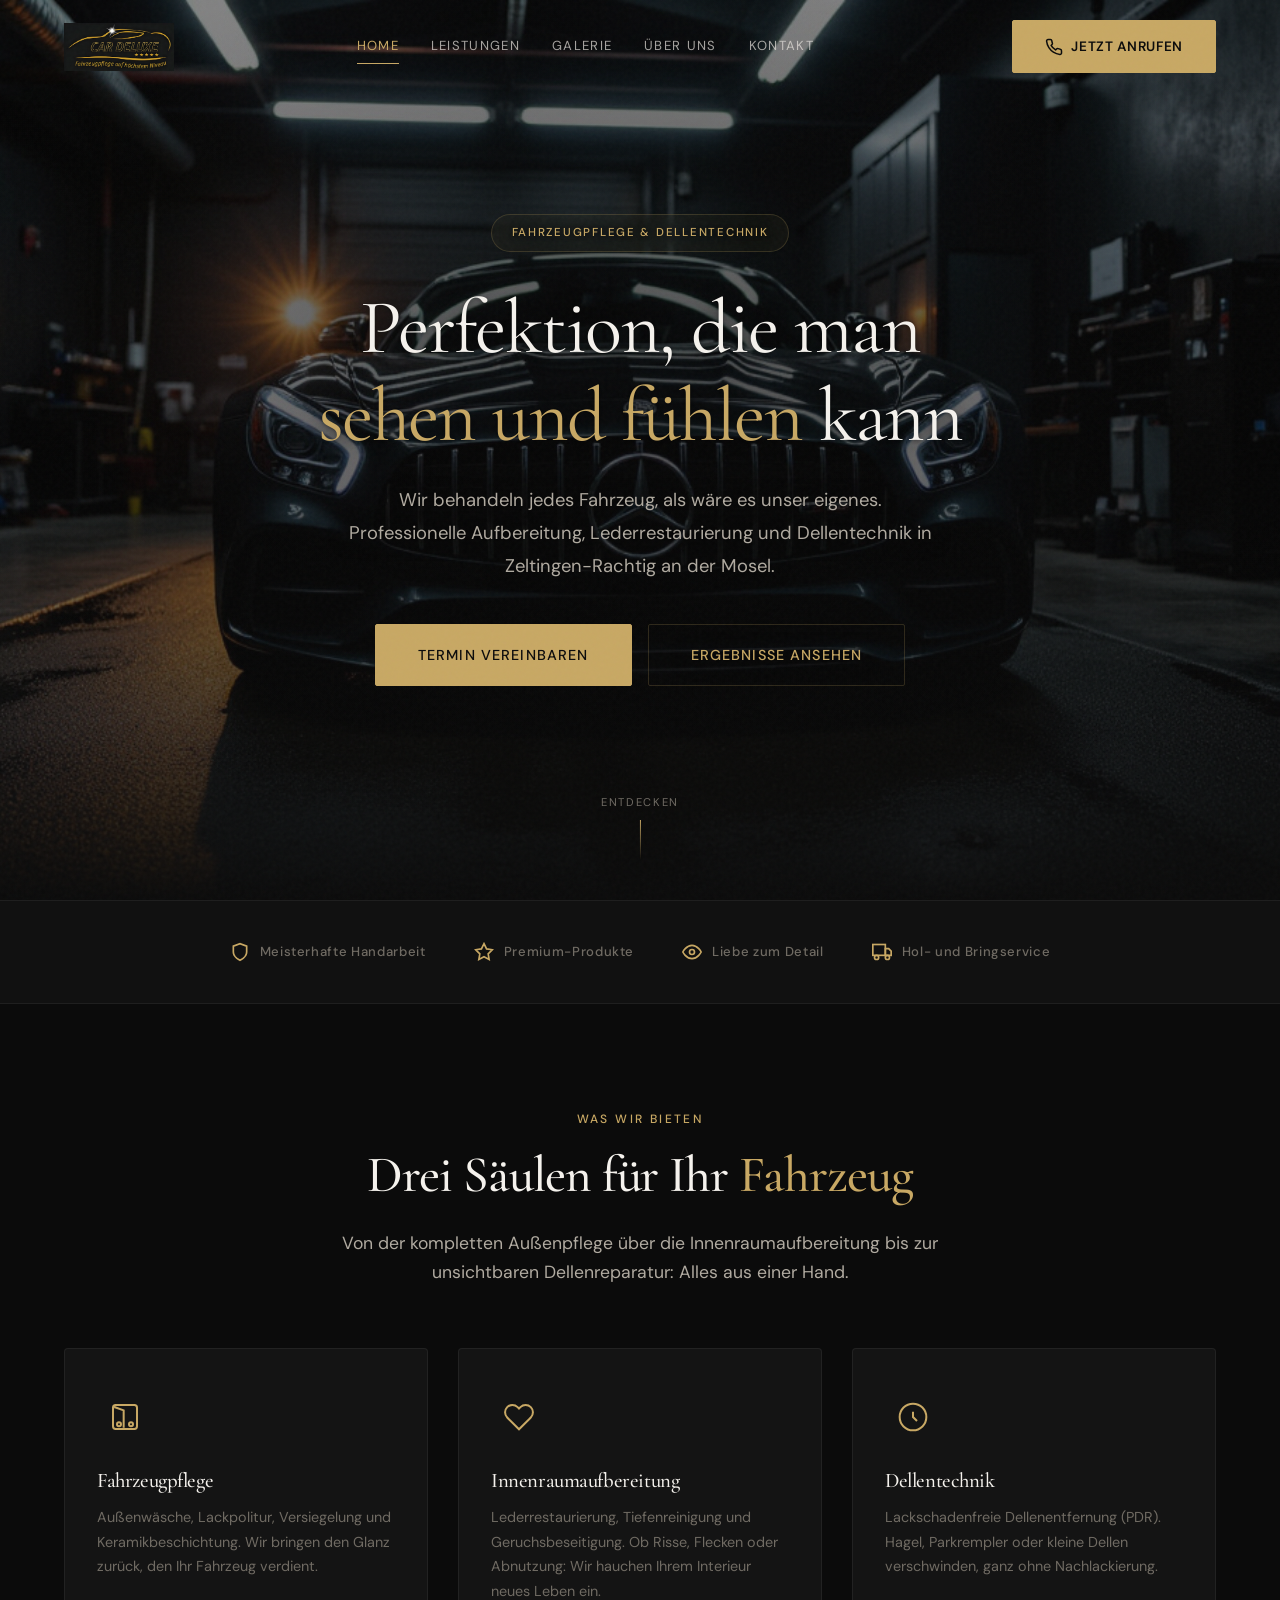
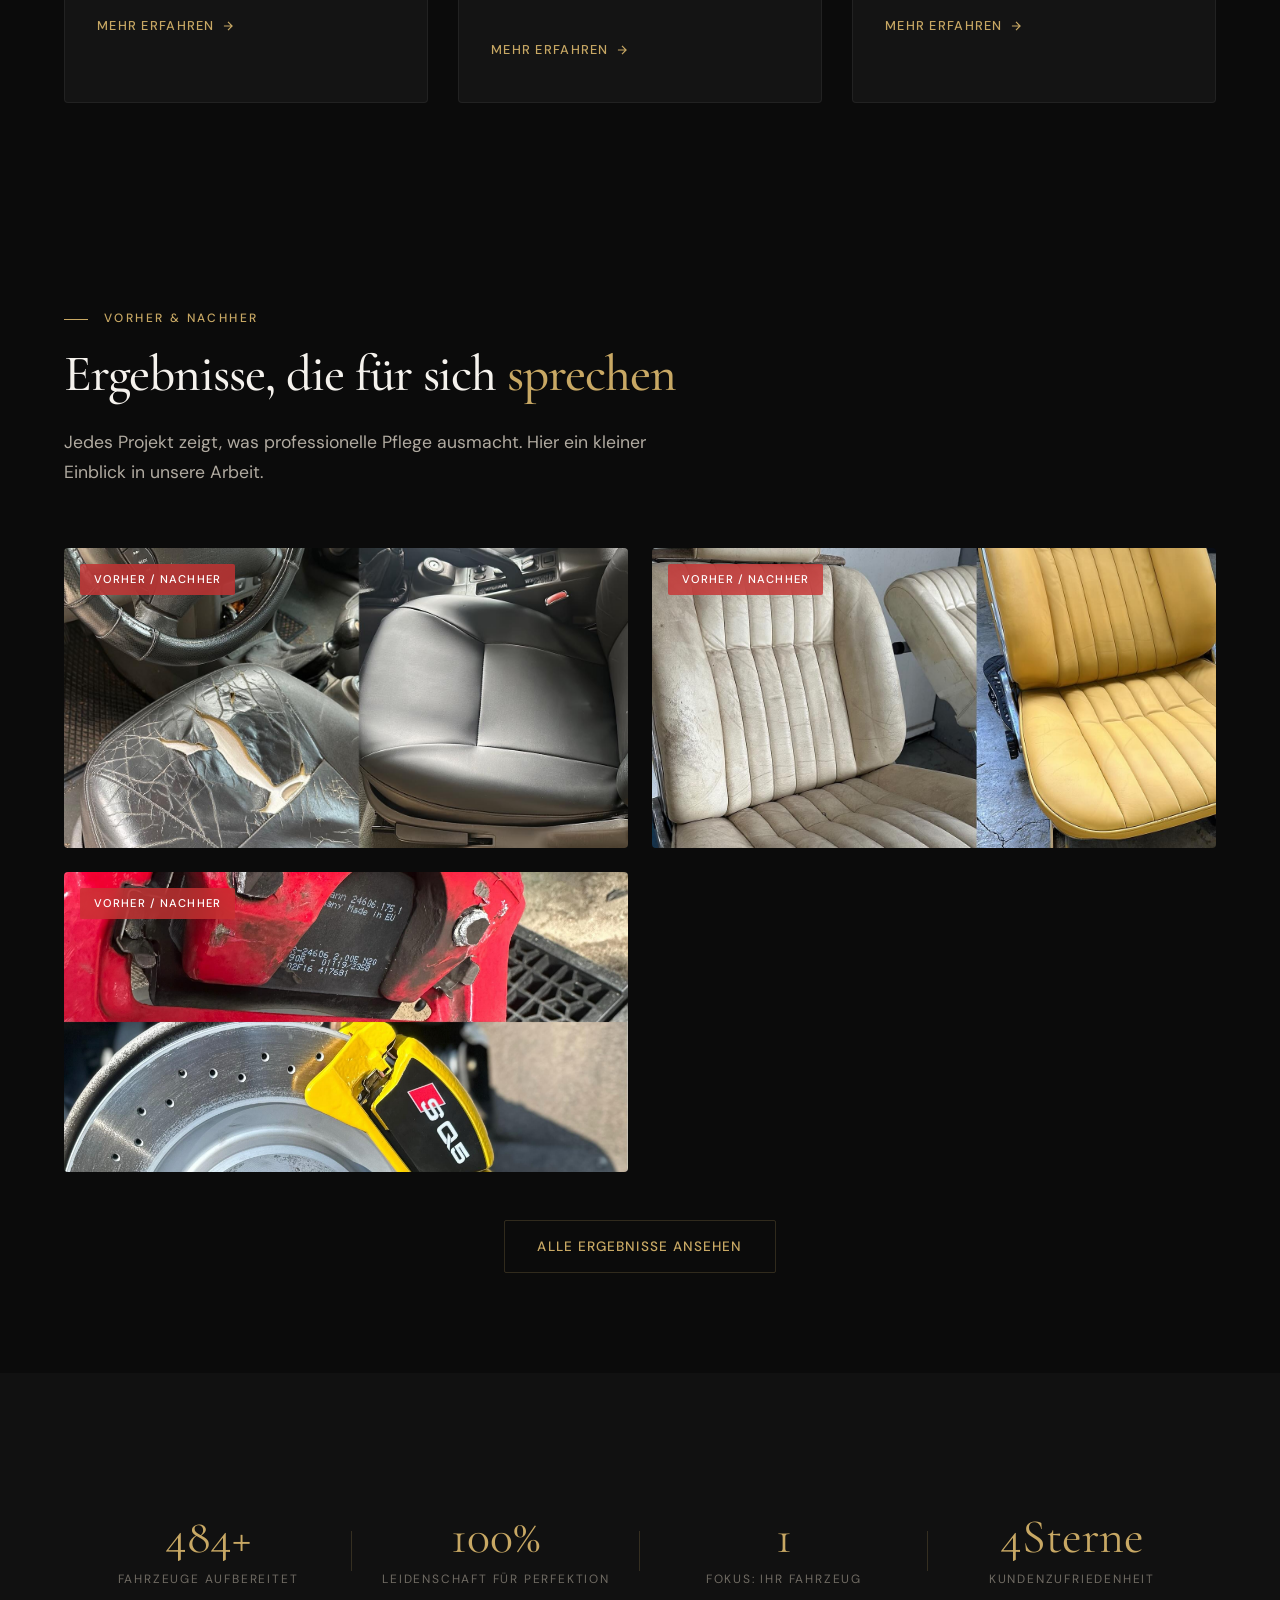
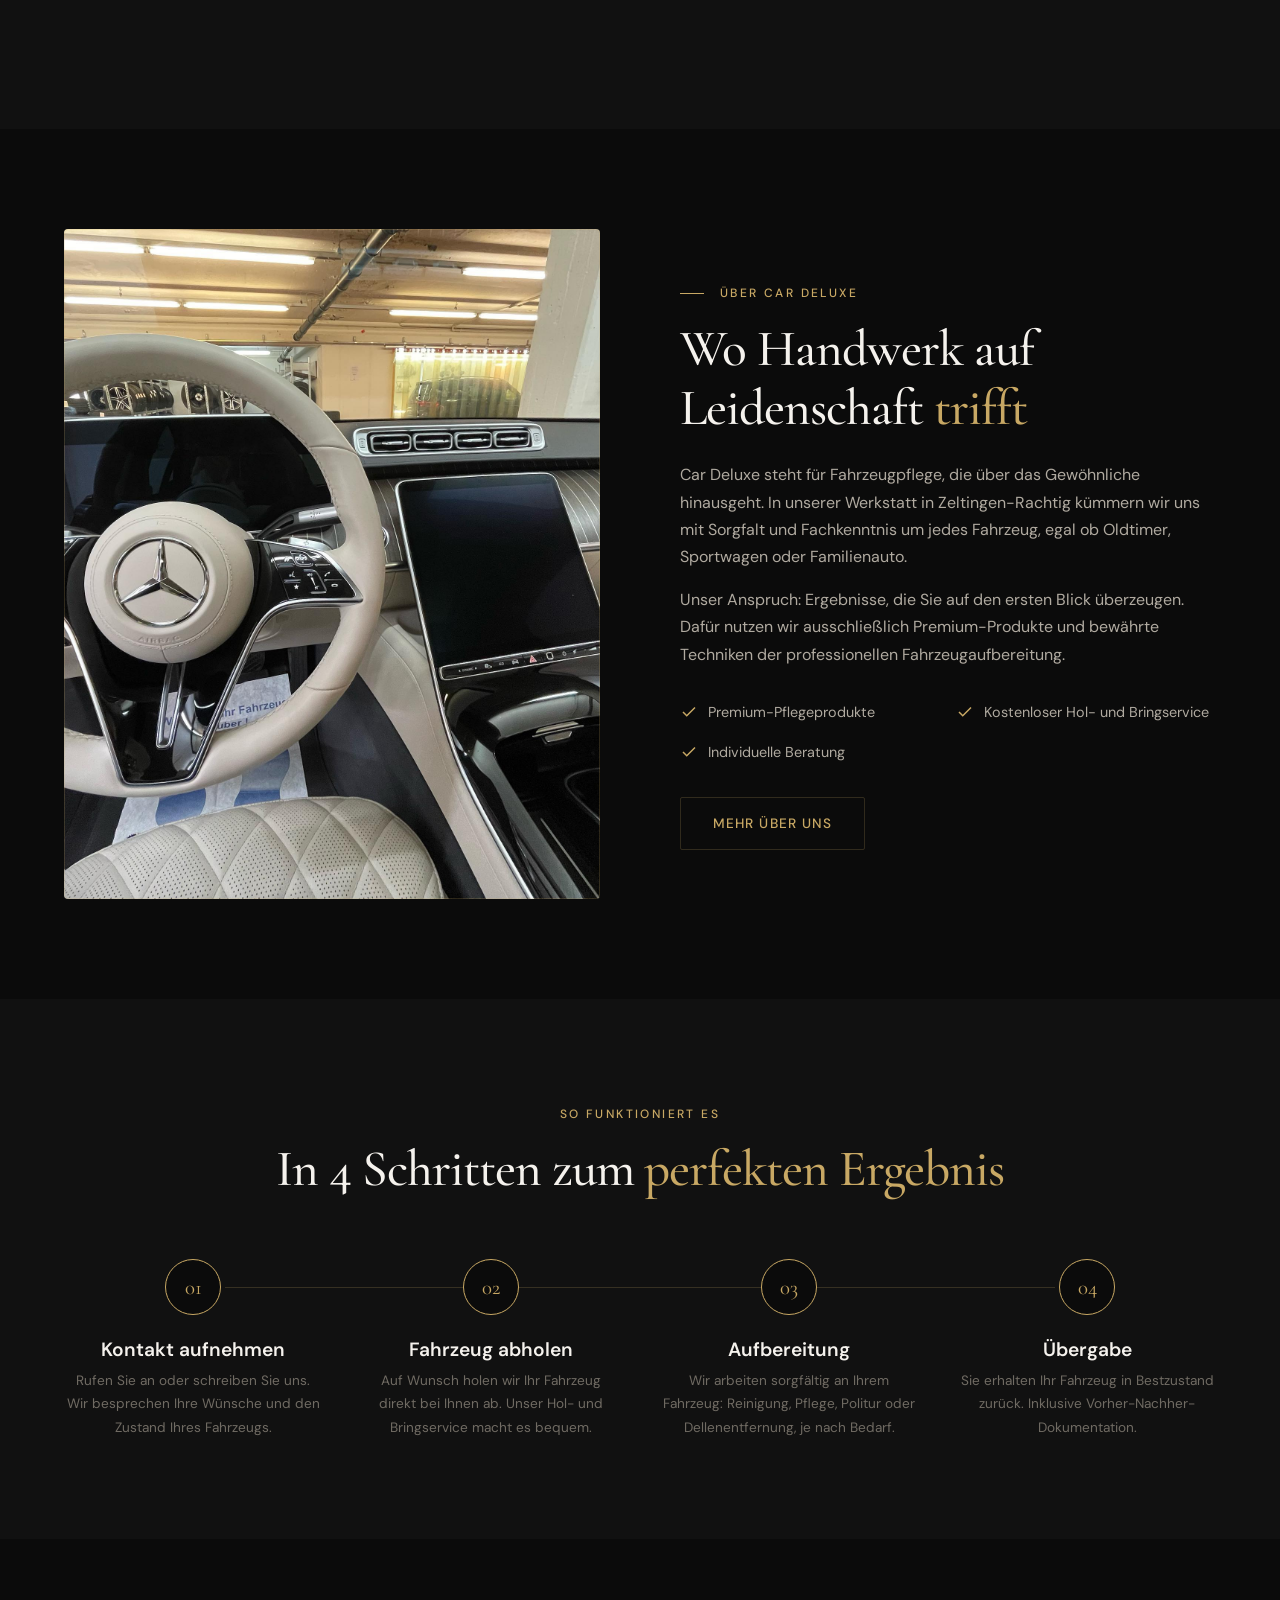
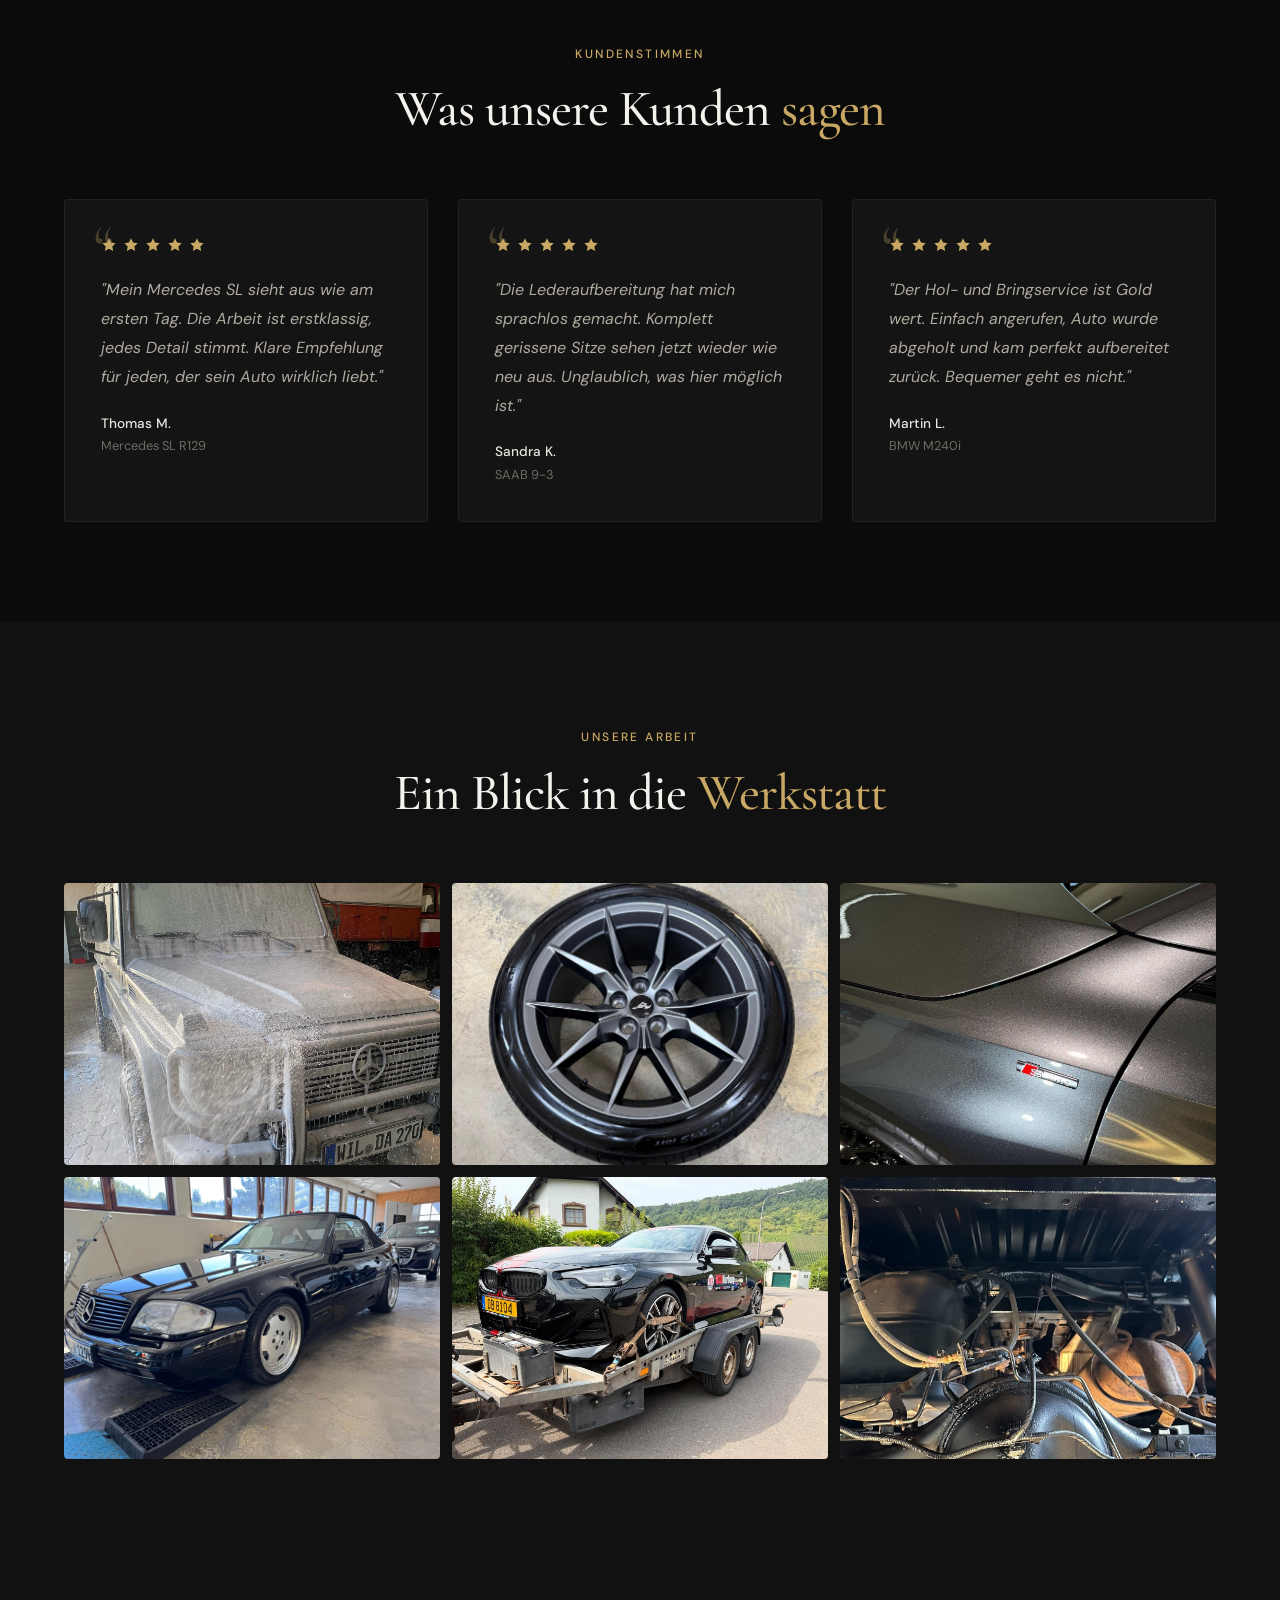
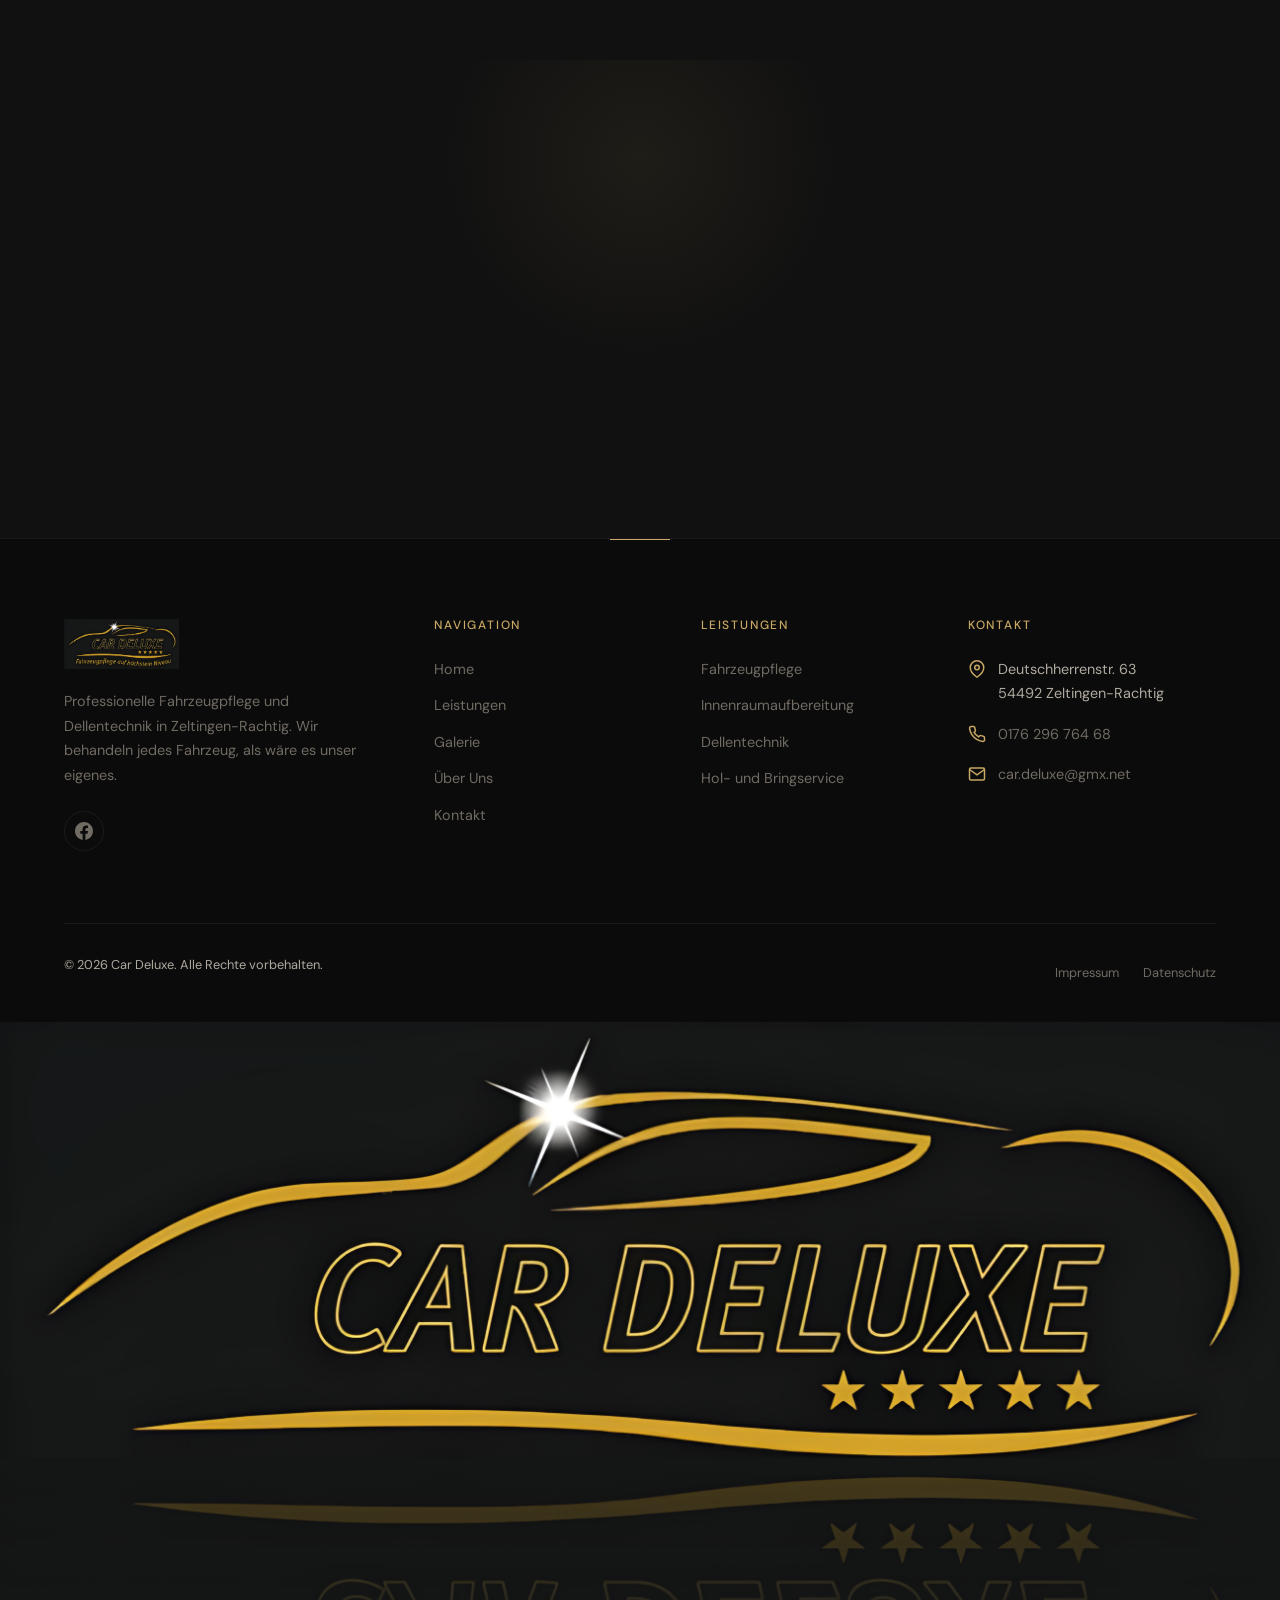
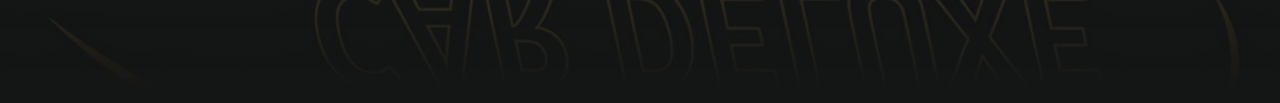
==== commit 5448623c: "Remove text-shadow from gold button in hero The inherited text-shadow from .hero-content looked wron" ====
--- a/index.html
+++ b/index.html
@@ -25,7 +25,7 @@
     <link rel="icon" type="image/x-icon" href="favicon.ico">
     <link rel="icon" type="image/png" sizes="32x32" href="favicon-32x32.png">
     <link rel="apple-touch-icon" sizes="180x180" href="apple-touch-icon.png">
-    <link rel="stylesheet" href="styles.css?v=7">
+    <link rel="stylesheet" href="styles.css?v=8">
 </head>
 <body>
 
--- a/styles.css
+++ b/styles.css
@@ -294,6 +294,7 @@
     background: var(--gold);
     color: #0B0B0B;
     border: 1px solid var(--gold);
+    text-shadow: none;
 }
 
 .btn--gold:hover {
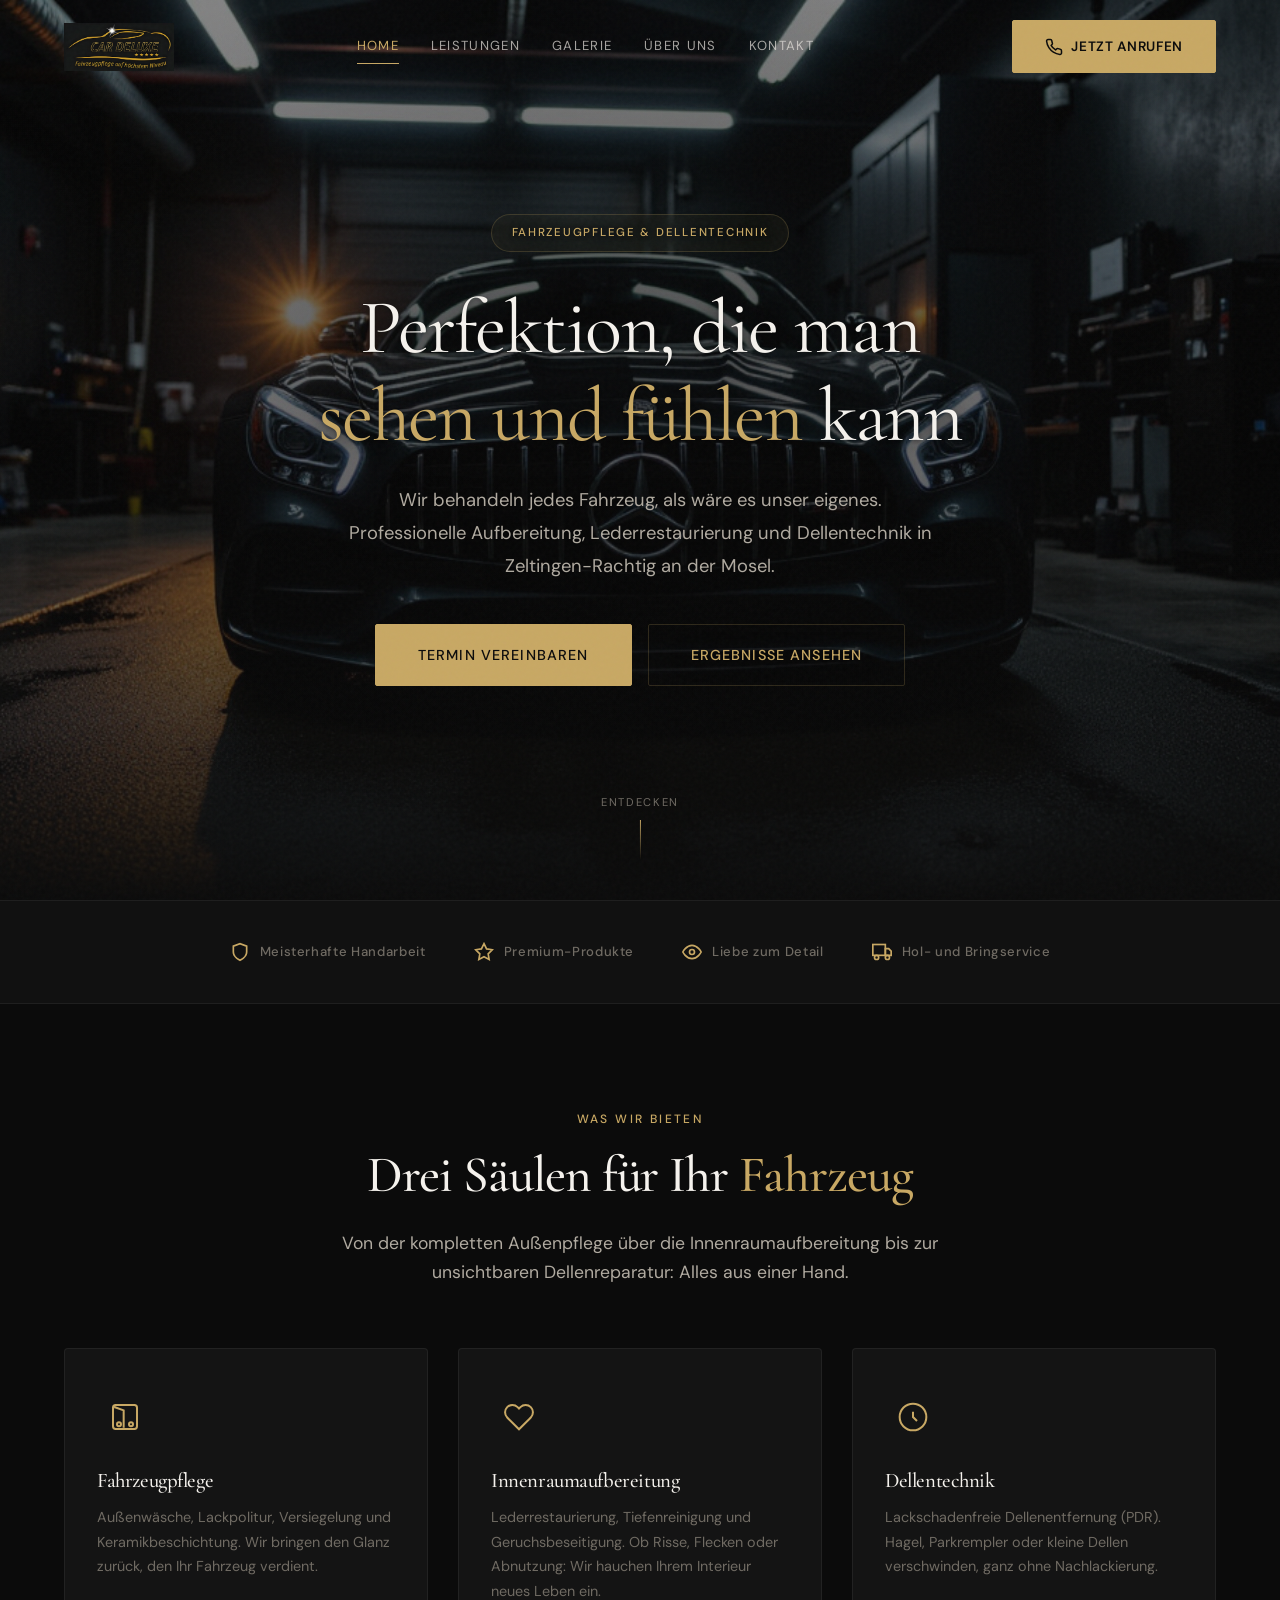
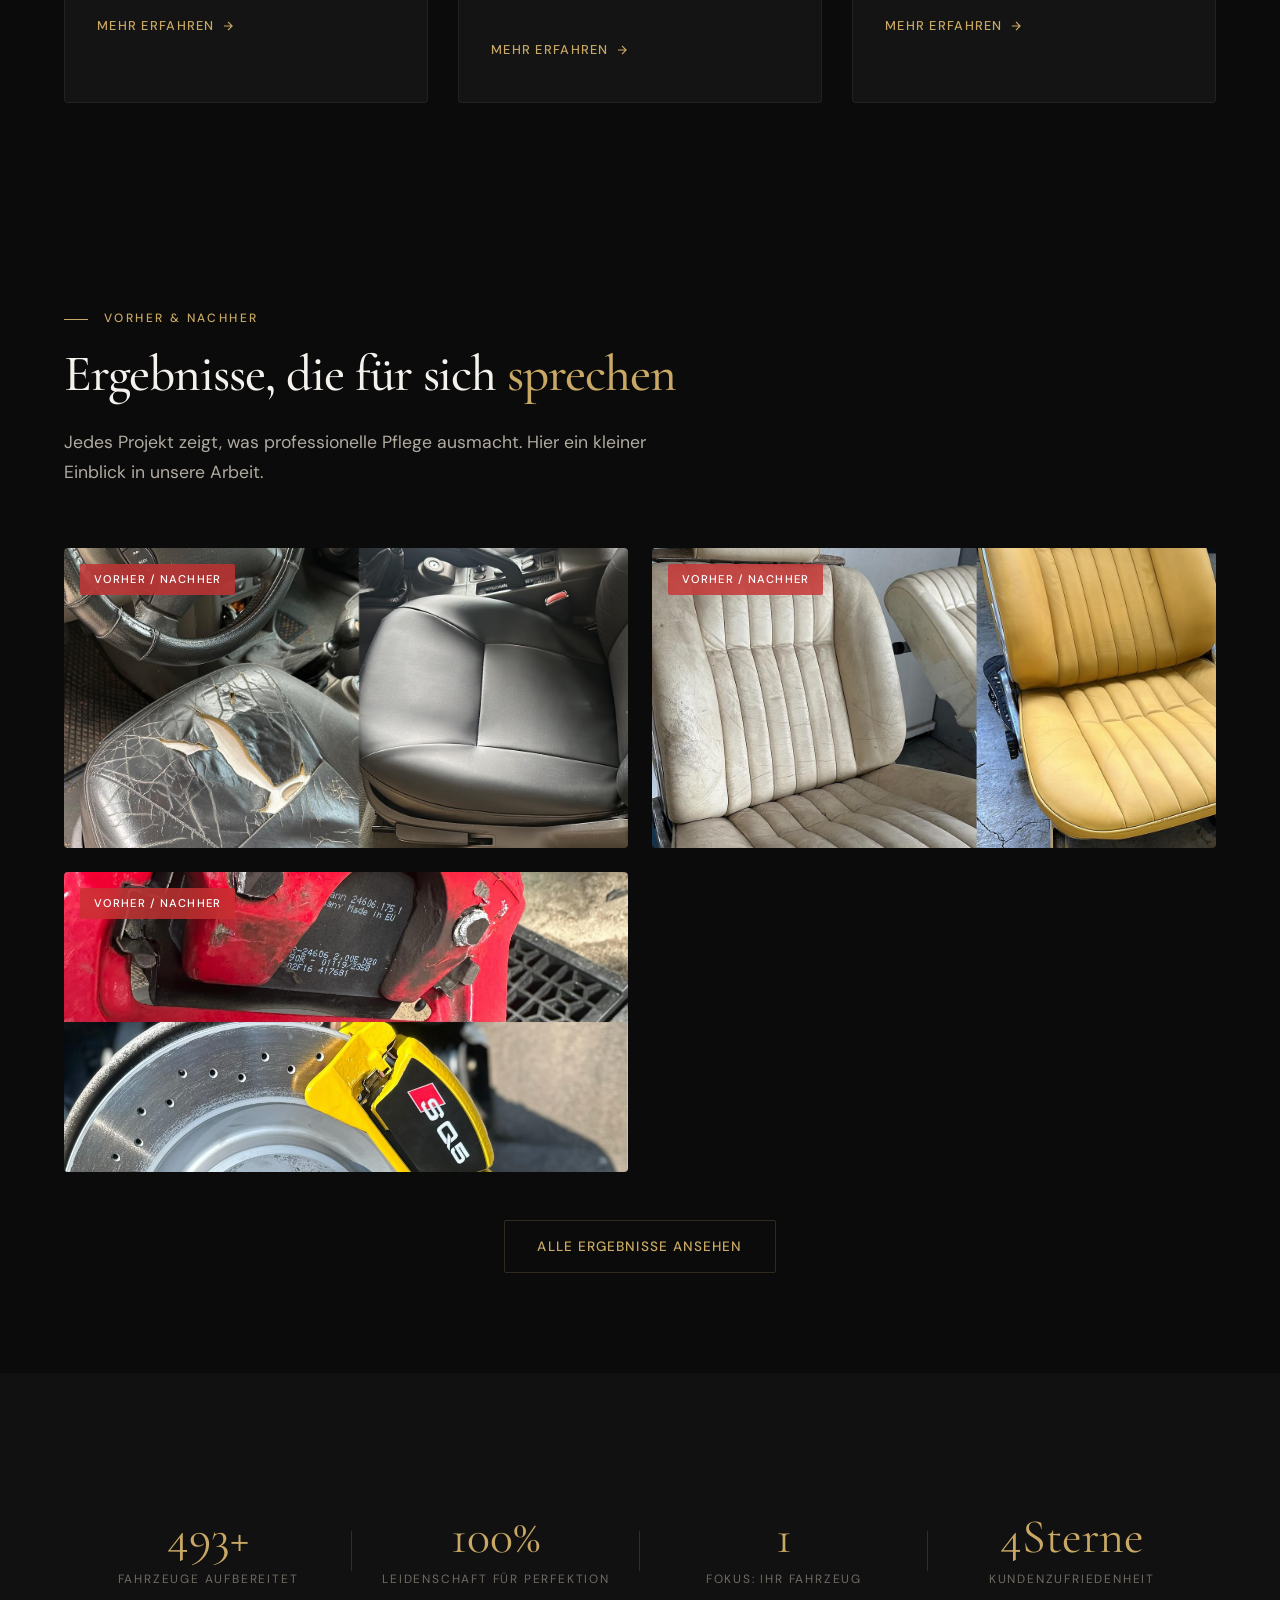
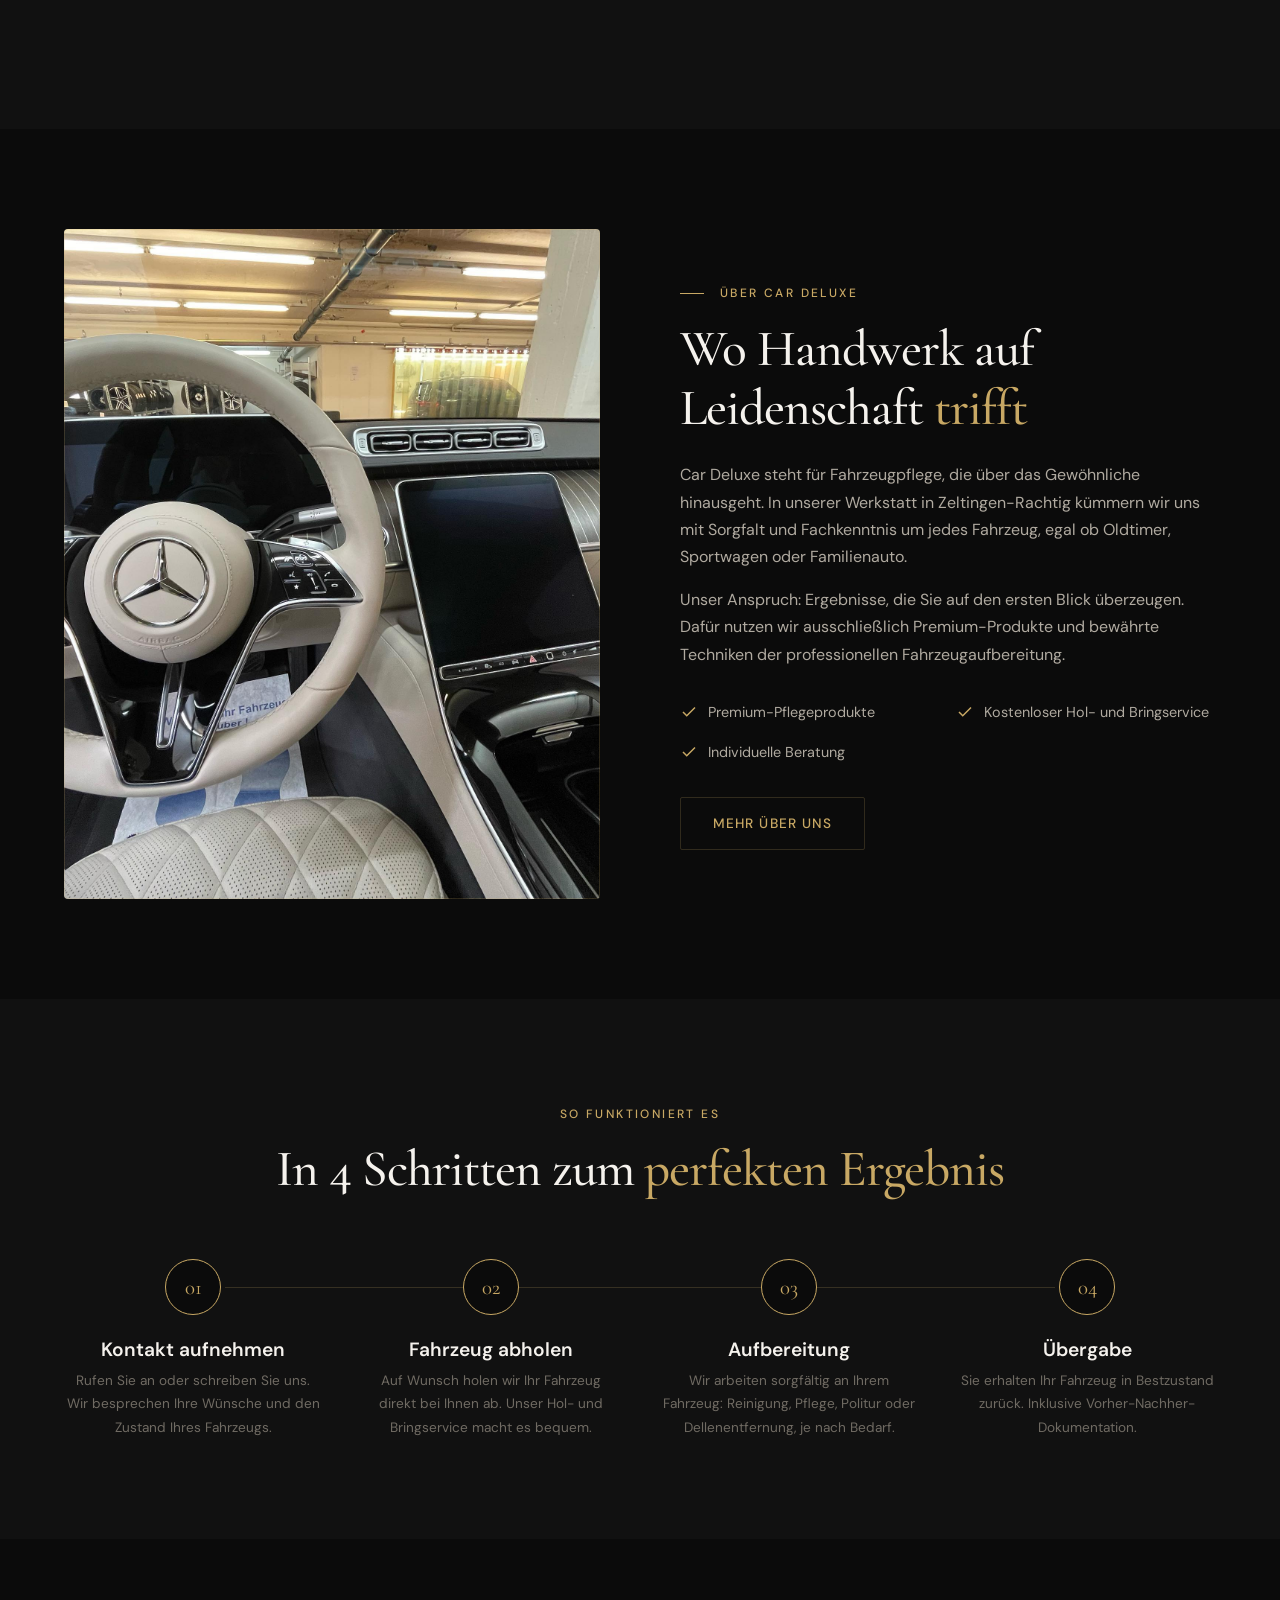
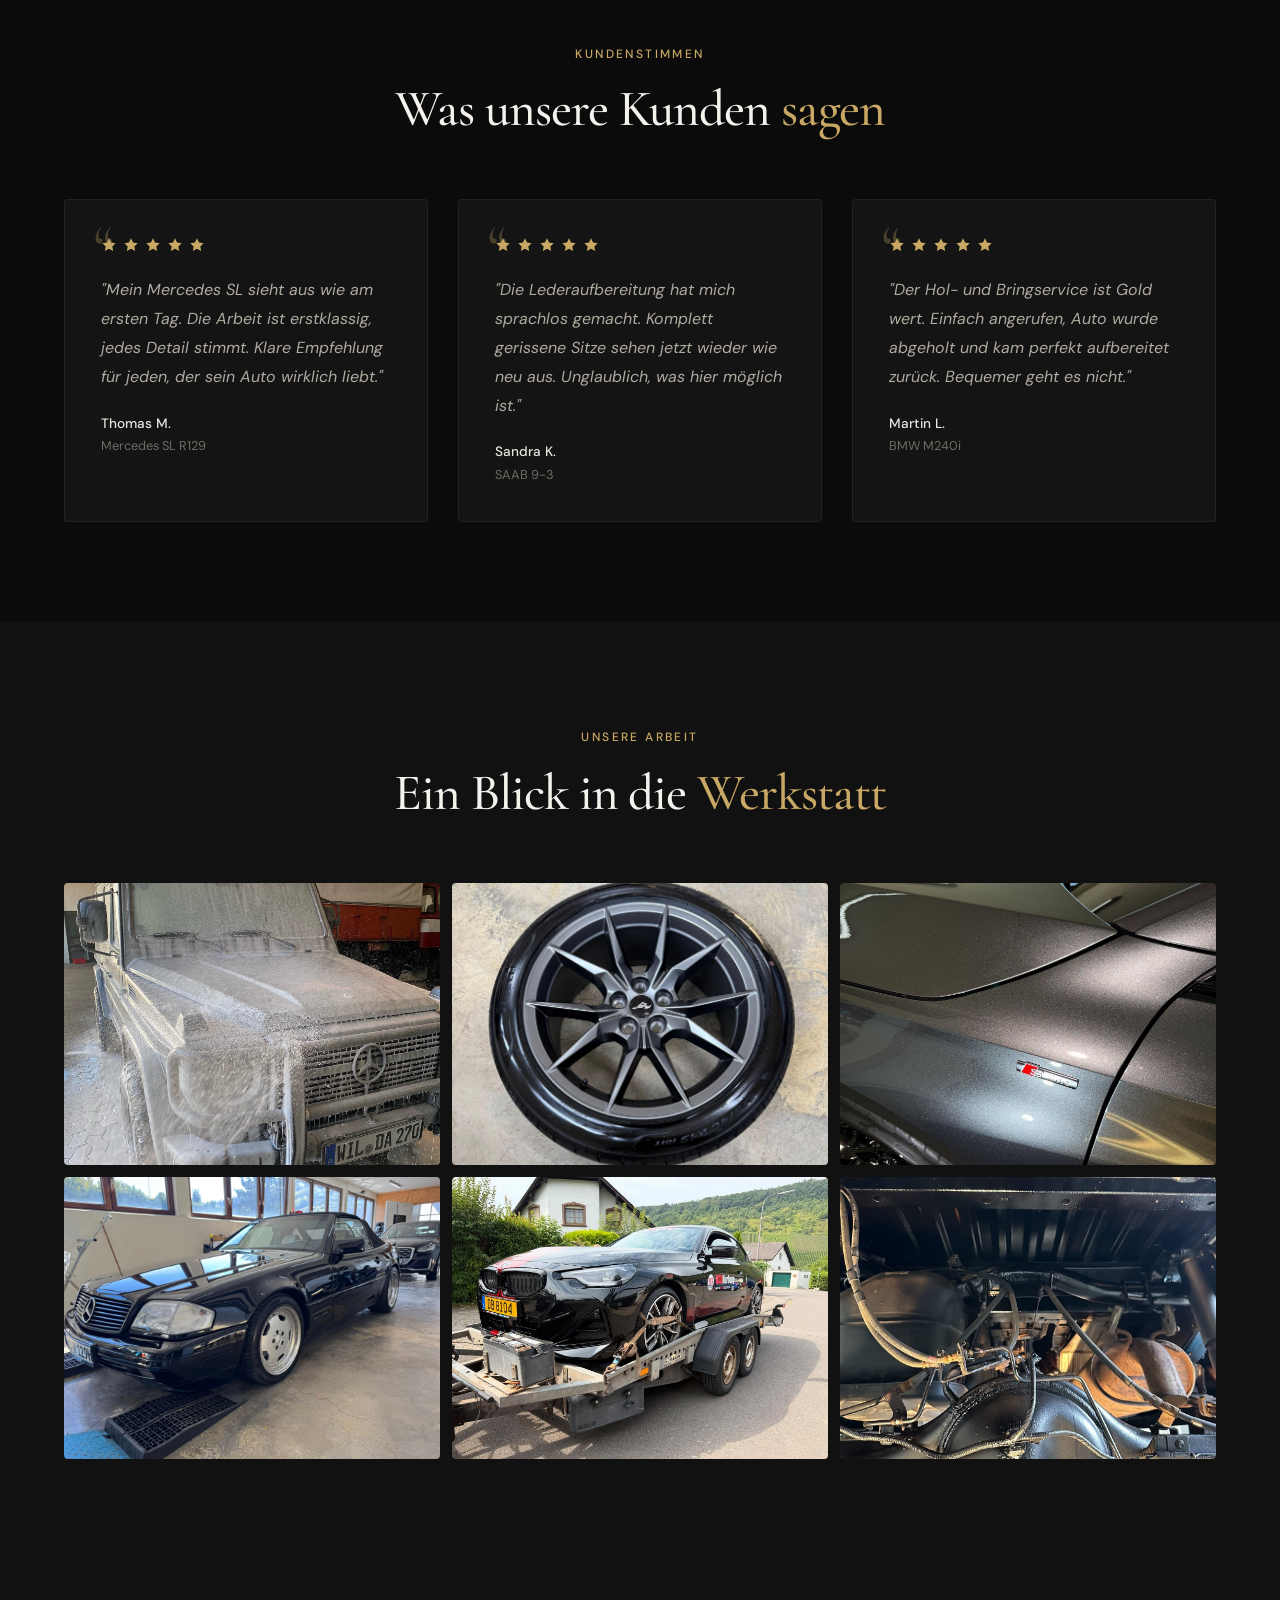
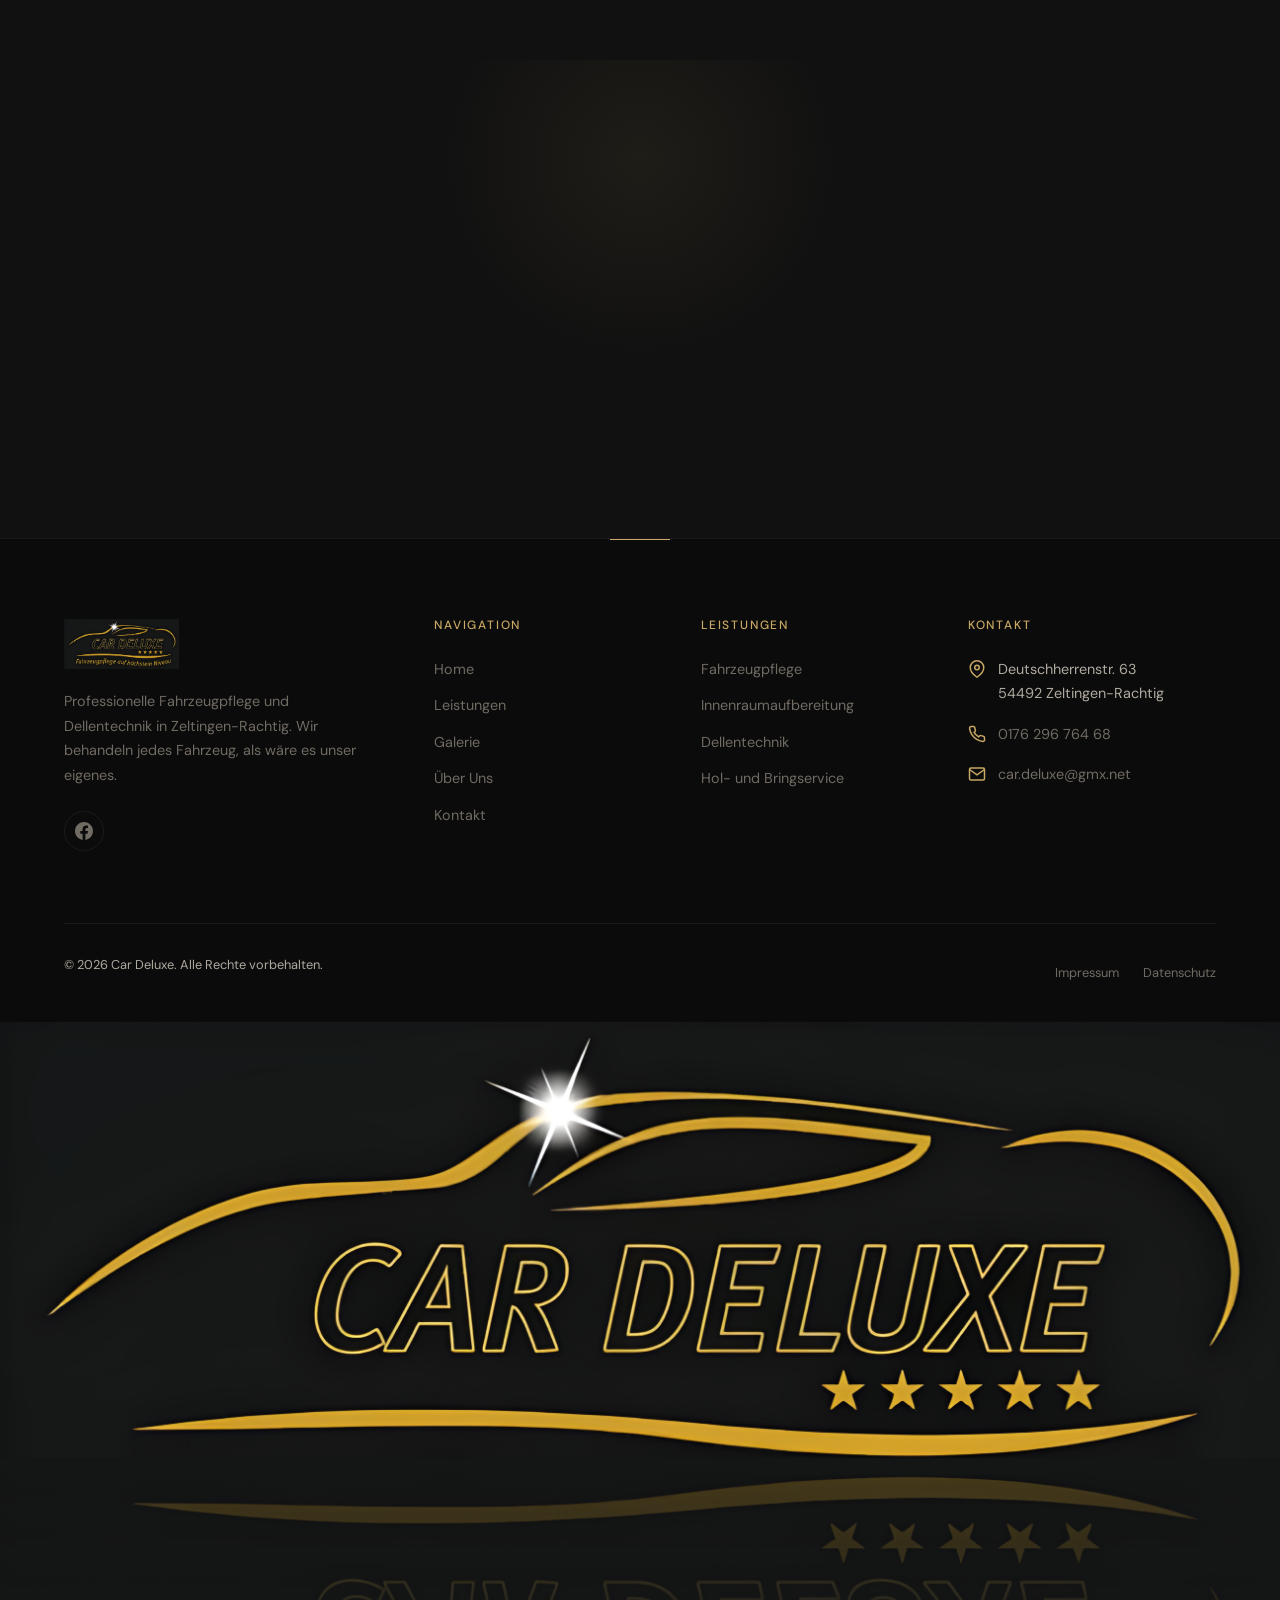
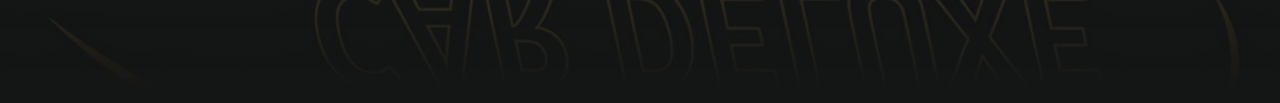
==== commit 59e6df47: "Show static image instead of video on mobile The wide landscape video doesn't show the car well on p" ====
--- a/index.html
+++ b/index.html
@@ -25,7 +25,7 @@
     <link rel="icon" type="image/x-icon" href="favicon.ico">
     <link rel="icon" type="image/png" sizes="32x32" href="favicon-32x32.png">
     <link rel="apple-touch-icon" sizes="180x180" href="apple-touch-icon.png">
-    <link rel="stylesheet" href="styles.css?v=8">
+    <link rel="stylesheet" href="styles.css?v=9">
 </head>
 <body>
 
--- a/styles.css
+++ b/styles.css
@@ -2280,6 +2280,14 @@
         min-height: 90vh;
     }
 
+    .hero-video-wrap {
+        background: url('images/hero/hero-banner.jpg') center center / cover no-repeat;
+    }
+
+    .hero-video-wrap video {
+        display: none;
+    }
+
     .hero-actions {
         flex-direction: column;
         gap: 12px;
